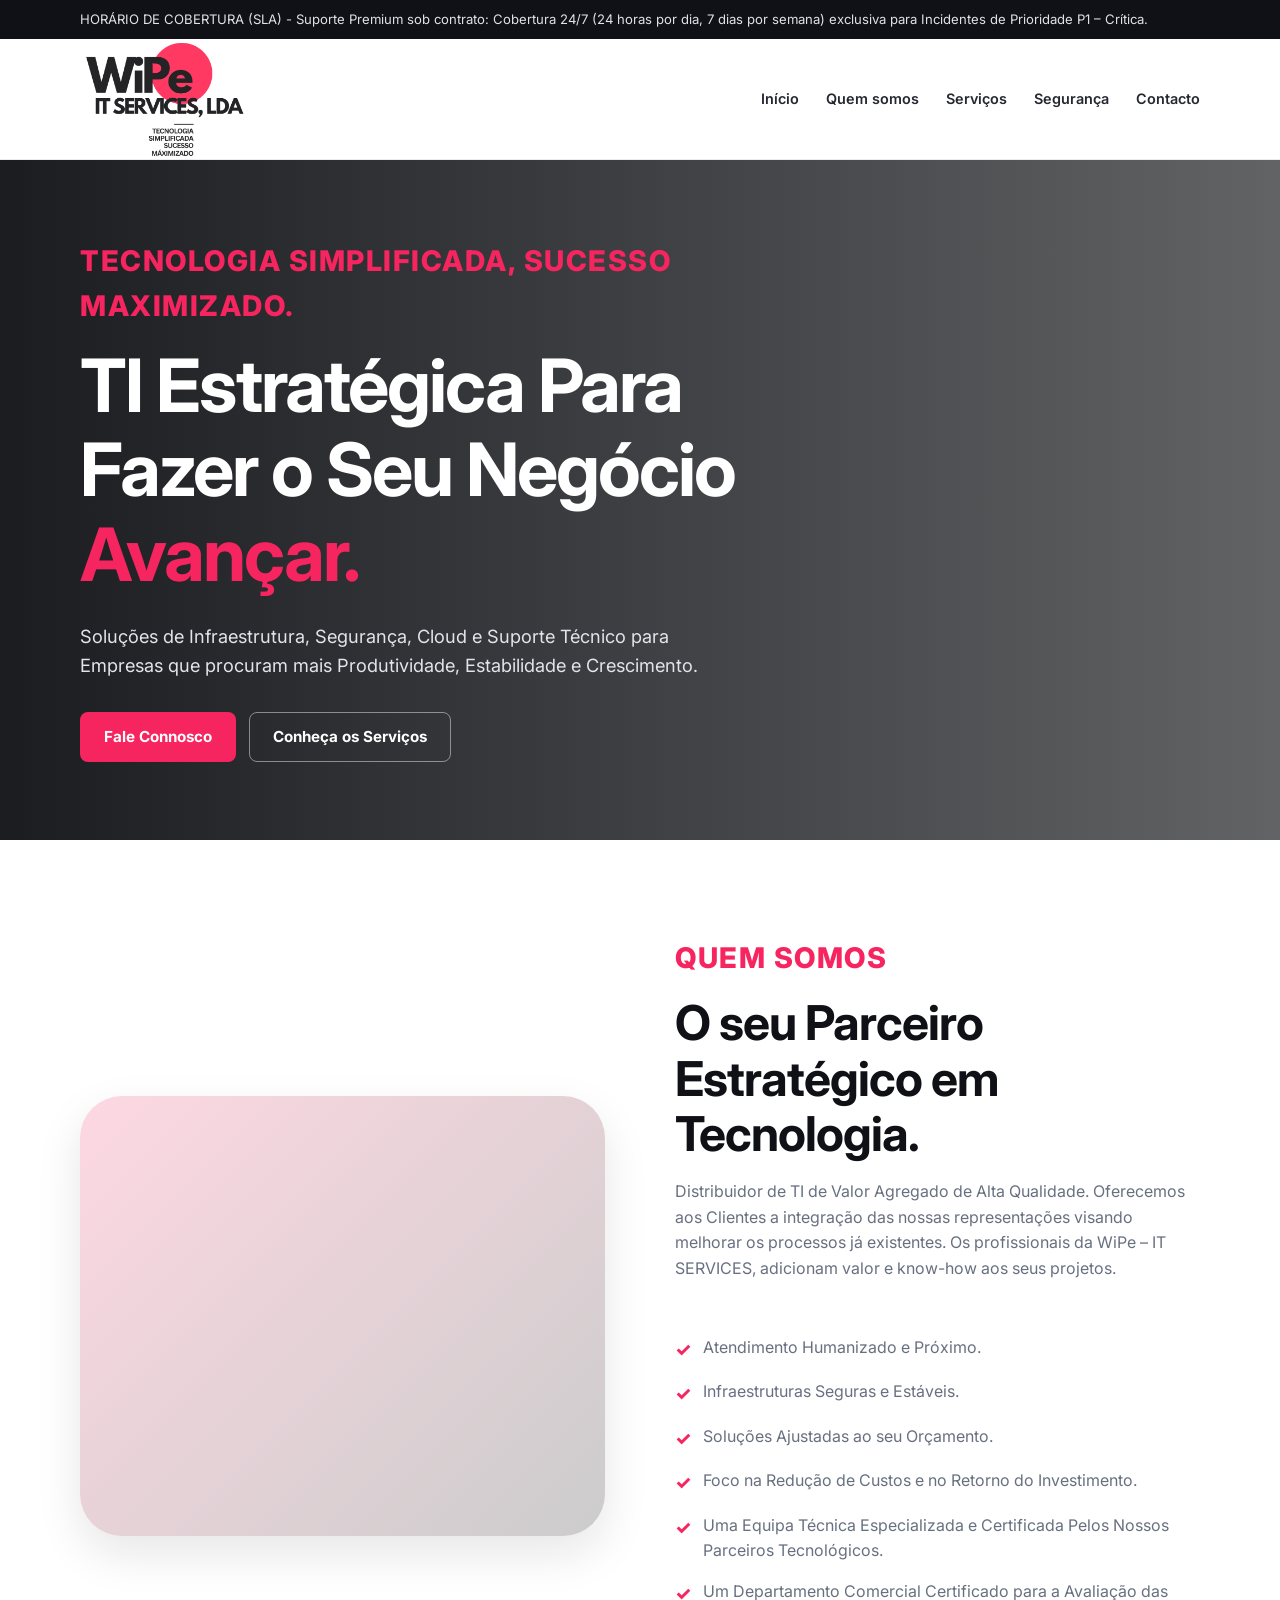
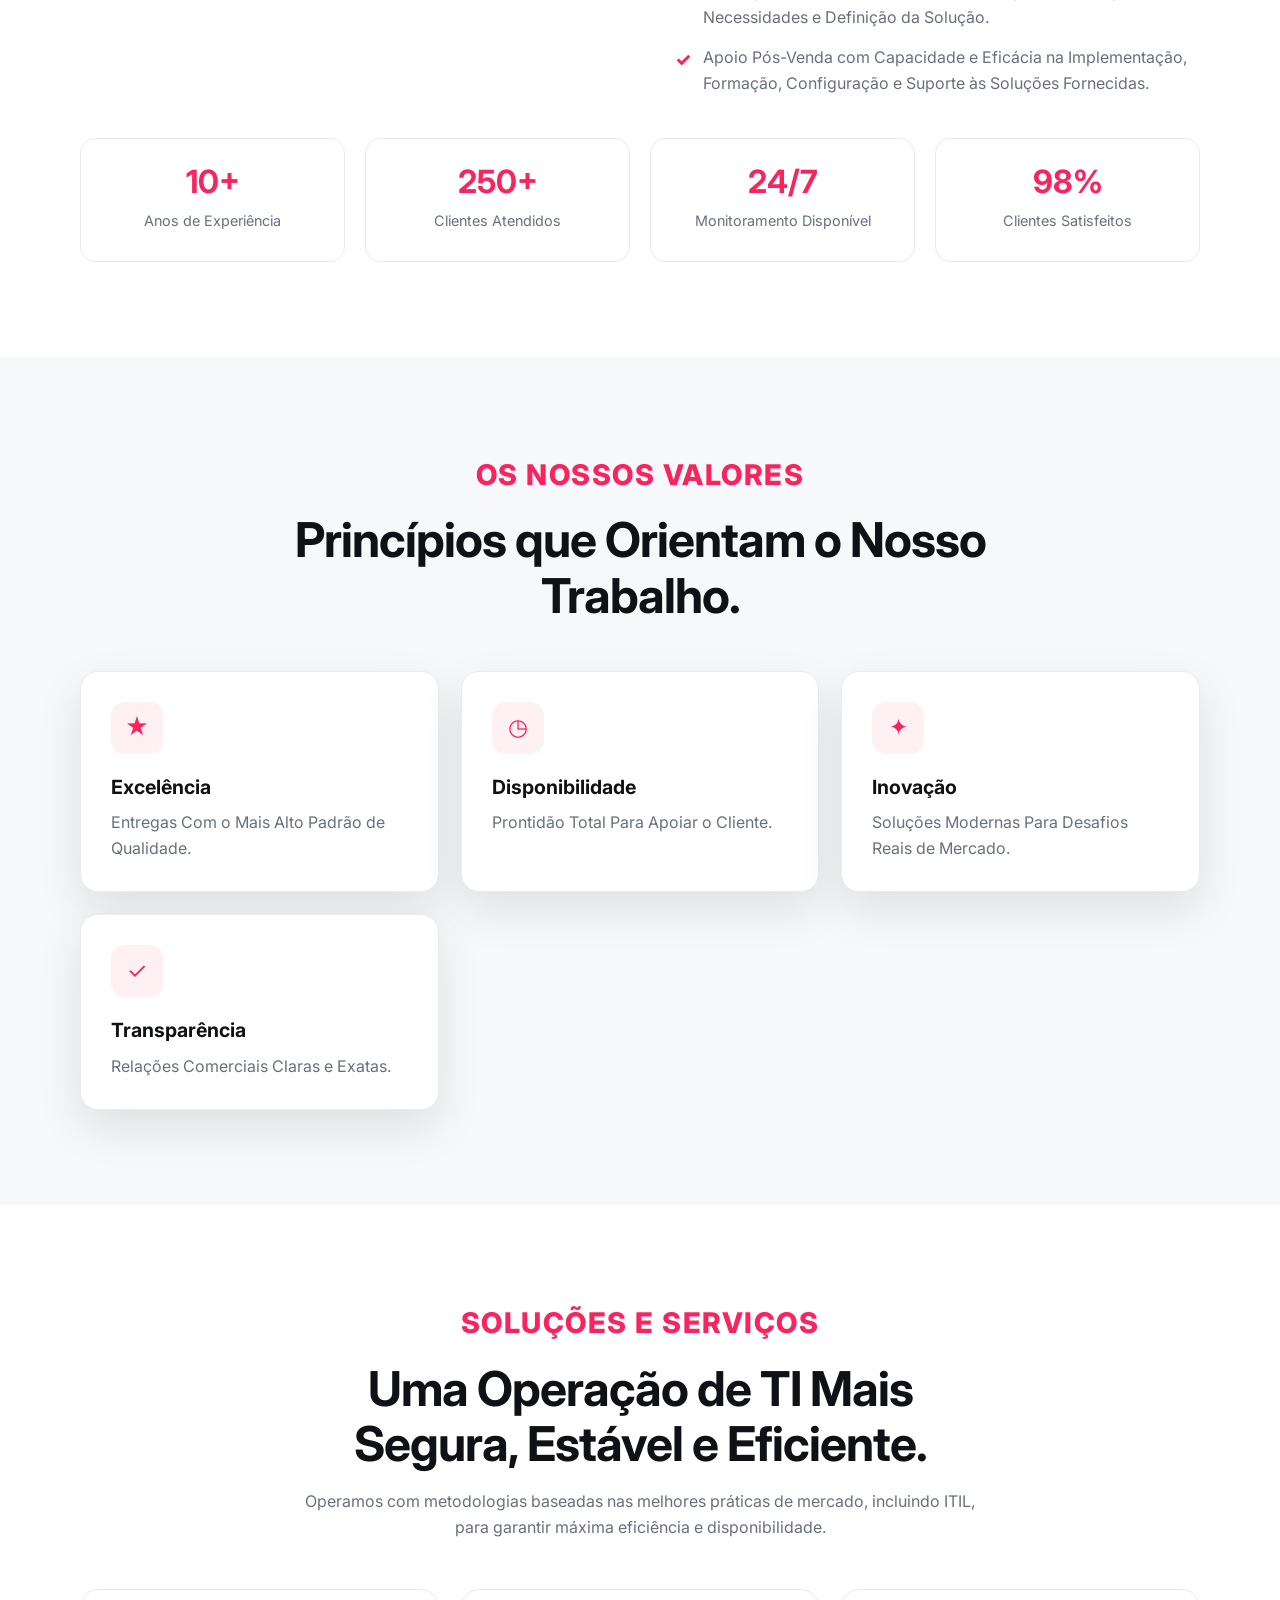
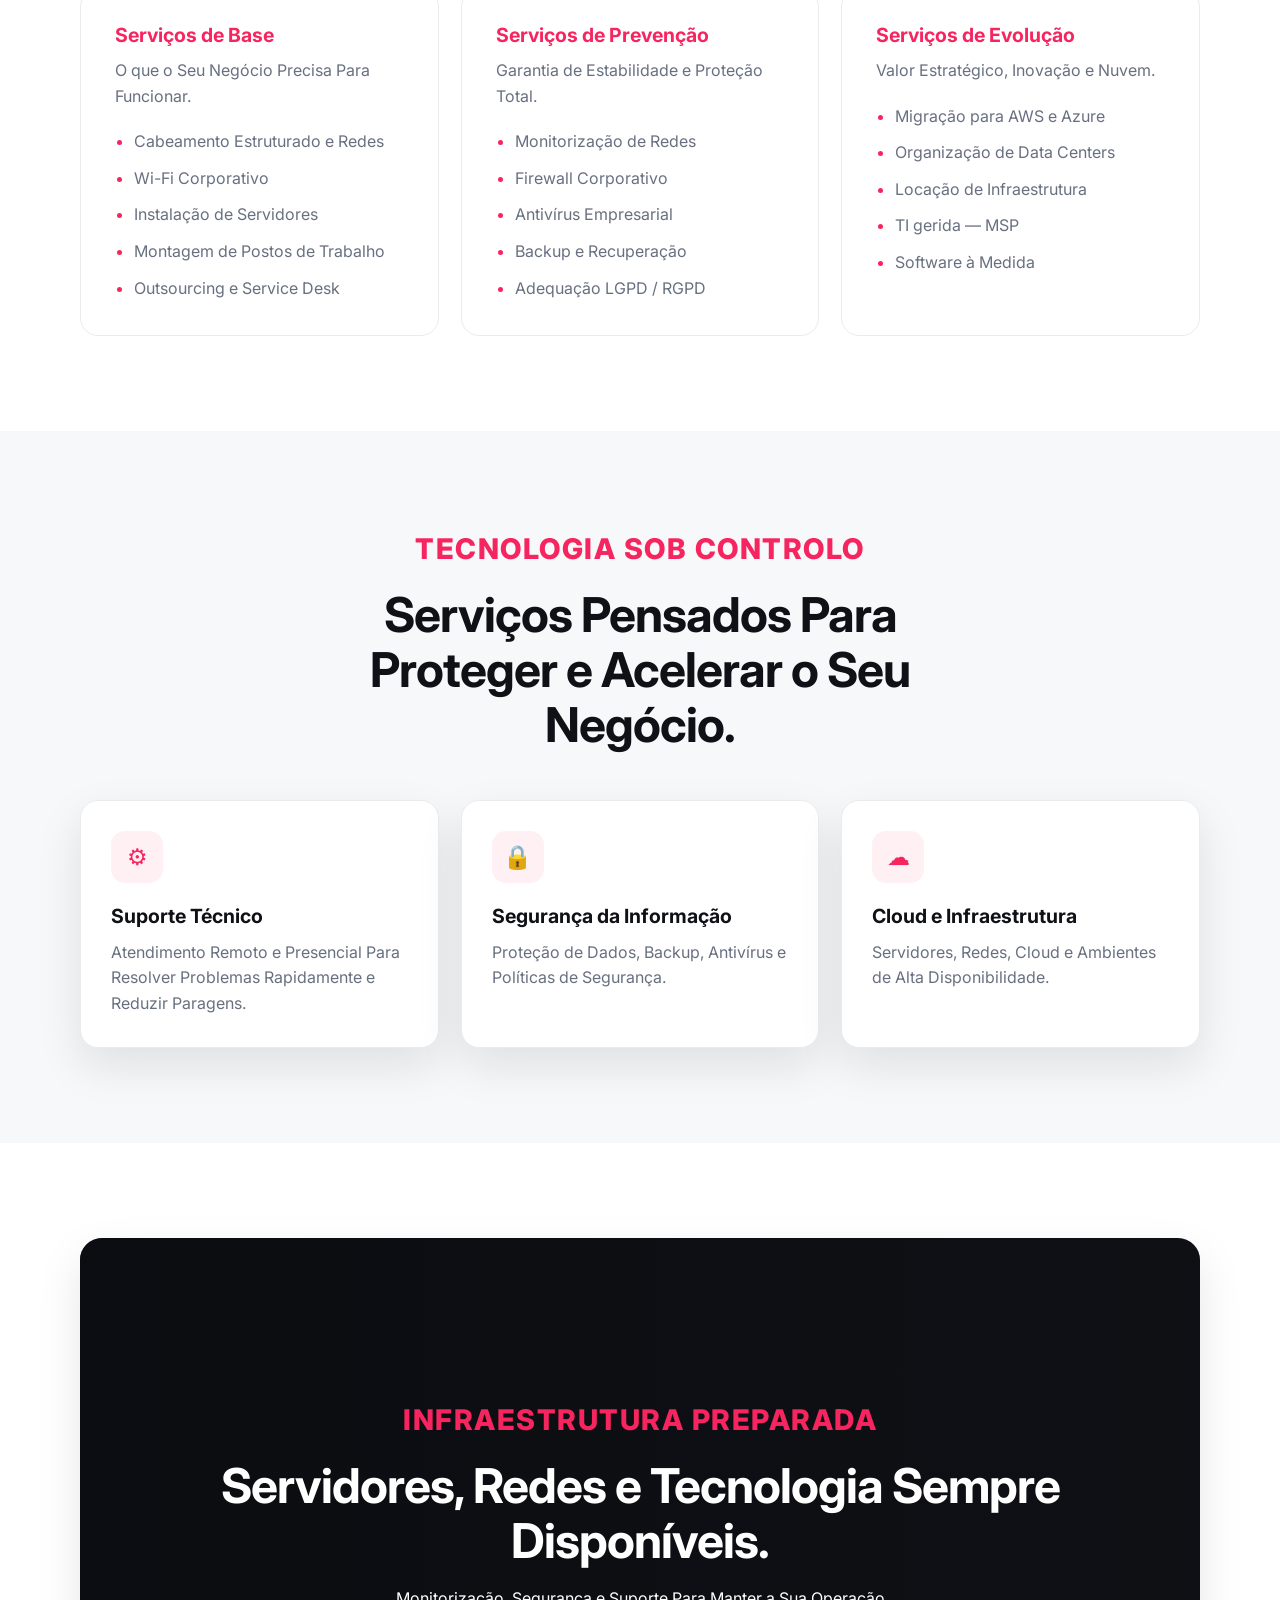
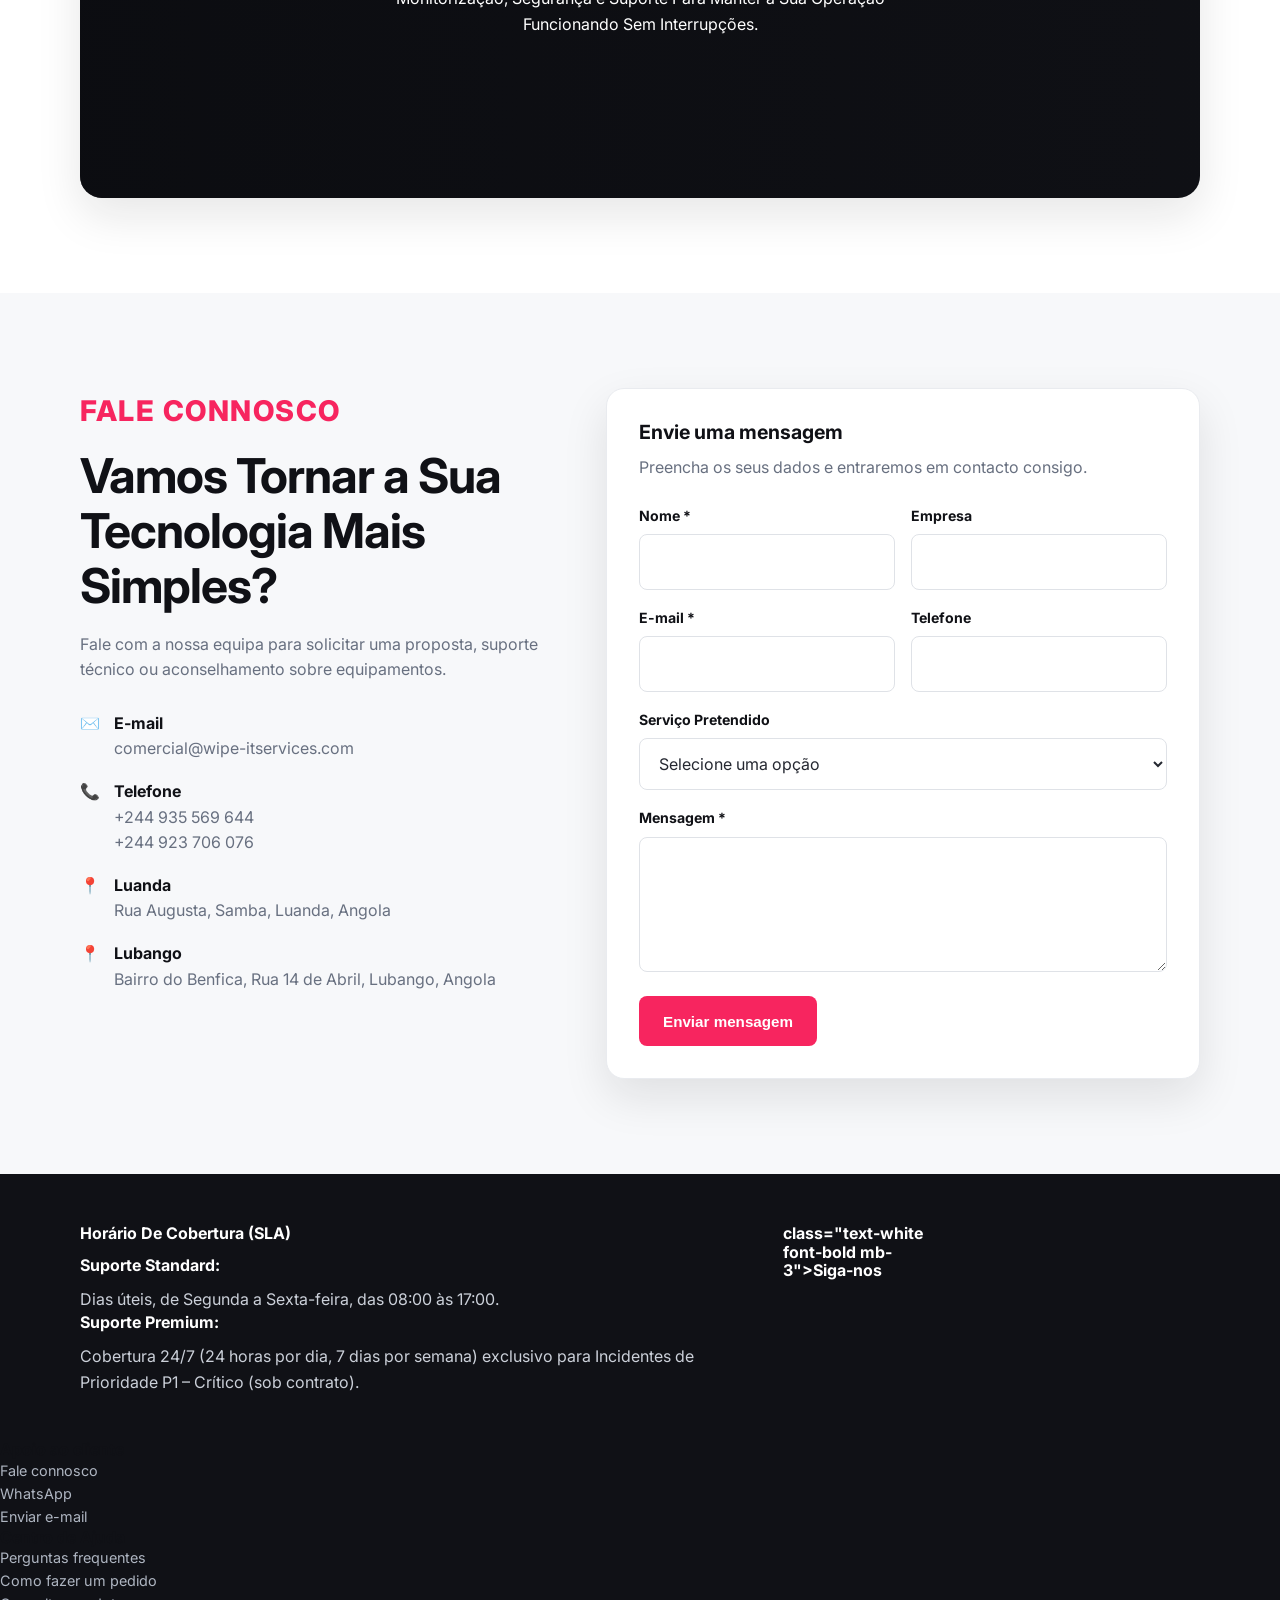
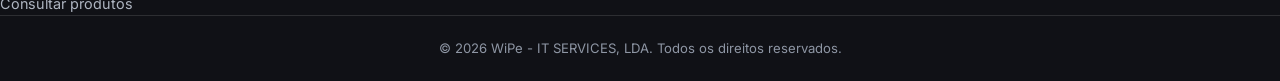
==== index.html @ 7694431d "Update index.html" ====
<!DOCTYPE html>
<html lang="pt">
<head>
  <meta charset="UTF-8">
  <meta name="viewport" content="width=device-width, initial-scale=1.0">
  <meta name="description" content="WiPe IT Services - Assistência Técnica e Soluções Empresariais 24/7 em TI e Telecomunicações.">
  <title>WiPe IT Services, LDA | Tecnologia Simplificada</title>

<link rel="icon" type="image/png" href="favicon.png">

  <link rel="preconnect" href="https://fonts.googleapis.com">
  <link rel="preconnect" href="https://fonts.gstatic.com" crossorigin>
  <link href="https://fonts.googleapis.com/css2?family=Inter:wght@400;500;600;700;800&display=swap" rel="stylesheet">

  <style>
    :root {
      --primary: #f7255f;
      --primary-dark: #d8174d;
      --dark: #101116;
      --dark-2: #181a21;
      --text: #252831;
      --muted: #687080;
      --light: #f7f8fa;
      --white: #ffffff;
      --border: #e9ebef;
      --shadow: 0 18px 45px rgba(16, 17, 22, 0.10);
      --radius: 18px;
    }

    * {
      margin: 0;
      padding: 0;
      box-sizing: border-box;
    }

    html {
      scroll-behavior: smooth;
    }

    body {
      font-family: "Inter", Arial, sans-serif;
      color: var(--text);
      line-height: 1.6;
      background: var(--white);
    }

    a {
      color: inherit;
      text-decoration: none;
    }

    img {
      max-width: 100%;
      display: block;
    }

    .container {
      width: min(1120px, calc(100% - 40px));
      margin: 0 auto;
    }

    .section {
      padding: 95px 0;
    }

    .section-heading {
      max-width: 700px;
      margin-bottom: 48px;
    }

    .section-heading.center {
      margin-left: auto;
      margin-right: auto;
      text-align: center;
    }

    .eyebrow {
      display: inline-block;
      margin-bottom: 15px;
      color: var(--primary);
      text-transform: uppercase;
      letter-spacing: 1.5px;
      font-size: 1.78rem;
      font-weight: 800;
    }

    h1, h2, h3, h4 {
      line-height: 1.15;
      color: var(--dark);
    }

    h1 {
      font-size: clamp(2.5rem, 6vw, 4.6rem);
      letter-spacing: -2px;
    }

    h2 {
      font-size: clamp(2rem, 4vw, 3rem);
      letter-spacing: -1px;
      margin-bottom: 18px;
    }

    h3 {
      font-size: 1.22rem;
      margin-bottom: 12px;
    }

    p {
      color: var(--muted);
    }

    .btn {
      display: inline-flex;
      align-items: center;
      justify-content: center;
      gap: 9px;
      min-height: 50px;
      padding: 0 23px;
      border-radius: 8px;
      border: 1px solid transparent;
      font-weight: 700;
      font-size: 0.95rem;
      cursor: pointer;
      transition: 0.25s ease;
    }

    .btn-primary {
      color: var(--white);
      background: var(--primary);
    }

    .btn-primary:hover {
      background: var(--primary-dark);
      transform: translateY(-2px);
    }

    .btn-outline {
      color: var(--dark);
      border-color: #d9dce2;
      background: var(--white);
    }

    .btn-outline:hover {
      border-color: var(--primary);
      color: var(--primary);
    }

    /* Top bar */
    .topbar {
      background: var(--dark);
      color: #dfe2e8;
      font-size: 0.82rem;
      padding: 9px 0;
    }

    .topbar-content {
      display: flex;
      justify-content: space-between;
      gap: 18px;
      flex-wrap: wrap;
    }

    .topbar a:hover {
      color: var(--primary);
    }

    /* Header */
    header {
      position: sticky;
      top: 0;
      z-index: 20;
      background: rgba(255, 255, 255, 0.96);
      border-bottom: 1px solid var(--border);
      backdrop-filter: blur(12px);
    }

    .navbar {
      min-height: 82px;
      display: flex;
      align-items: center;
      justify-content: space-between;
      gap: 30px;
    }

    .logo {
      width: 170px;
      height: auto;
    }

    .nav-links {
      display: flex;
      align-items: center;
      gap: 27px;
      list-style: none;
      font-size: 0.9rem;
      font-weight: 600;
    }

    .nav-links a {
      transition: 0.2s;
    }

    .nav-links a:hover {
      color: var(--primary);
    }

    .menu-toggle {
      display: none;
      border: 0;
      background: transparent;
      font-size: 1.8rem;
      cursor: pointer;
    }

    /* Hero */
    .hero {
      position: relative;
      min-height: 680px;
      display: flex;
      align-items: center;
      overflow: hidden;
      background:
        linear-gradient(90deg, rgba(10, 11, 15, 0.93), rgba(10, 11, 15, 0.64)),
        url("https://images.unsplash.com/photo-1558494949-ef010cbdcc31?auto=format&fit=crop&w=2000&q=85")
        center/cover;
    }

    .hero-content {
      max-width: 760px;
      color: var(--white);
    }

    .hero h1 {
      color: var(--white);
      margin-bottom: 24px;
    }

    .hero h1 span {
      color: var(--primary);
    }

    .hero p {
      max-width: 650px;
      color: #e1e4ea;
      font-size: 1.14rem;
      margin-bottom: 32px;
    }

    .hero-buttons {
      display: flex;
      flex-wrap: wrap;
      gap: 13px;
    }

    .hero .btn-outline {
      color: var(--white);
      background: transparent;
      border-color: rgba(255,255,255,0.45);
    }

    .hero .btn-outline:hover {
      color: var(--white);
      border-color: var(--primary);
    }

    /* Cards */
    .cards {
      display: grid;
      grid-template-columns: repeat(3, 1fr);
      gap: 22px;
    }

    .card {
      padding: 30px;
      background: var(--white);
      border: 1px solid var(--border);
      border-radius: var(--radius);
      box-shadow: var(--shadow);
    }

    .card-icon {
      width: 52px;
      height: 52px;
      display: grid;
      place-items: center;
      margin-bottom: 22px;
      border-radius: 14px;
      color: var(--primary);
      background: #fff0f4;
      font-size: 1.45rem;
    }

    .soft-section {
      background: var(--light);
    }

    /* About */
    .about-grid {
      display: grid;
      grid-template-columns: 1fr 1fr;
      gap: 70px;
      align-items: center;
    }

    .about-image {
      min-height: 440px;
      border-radius: 42px;
      background:
        linear-gradient(135deg, rgba(247, 37, 95, 0.18), rgba(0,0,0,0.2)),
        url("https://images.unsplash.com/photo-1556761175-b413da4baf72?auto=format&fit=crop&w=1100&q=85")
        center/cover;
      box-shadow: var(--shadow);
    }

    .check-list {
      display: grid;
      gap: 15px;
      margin-top: 28px;
      list-style: none;
    }

    .check-list li {
      display: flex;
      gap: 12px;
      align-items: flex-start;
    }

    .check-list span {
      color: var(--primary);
      font-size: 1.15rem;
      font-weight: 800;
    }

    /* Stats */
    .stats {
      display: grid;
      grid-template-columns: repeat(4, 1fr);
      gap: 20px;
      margin-top: 42px;
    }

    .stat {
      padding: 27px 18px;
      text-align: center;
      background: var(--white);
      border: 1px solid var(--border);
      border-radius: 15px;
    }

    .stat strong {
      display: block;
      color: var(--primary);
      font-size: 2rem;
      line-height: 1;
      margin-bottom: 10px;
    }

    .stat span {
      color: var(--muted);
      font-size: 0.9rem;
    }

    /* Service groups */
    .service-group {
      padding: 34px;
      background: var(--white);
      border: 1px solid var(--border);
      border-radius: var(--radius);
    }

    .service-group h3 {
      color: var(--primary);
    }

    .service-group ul {
      display: grid;
      gap: 11px;
      margin-top: 20px;
      padding-left: 19px;
      color: var(--muted);
    }

    .service-group li::marker {
      color: var(--primary);
    }

    .service-groups {
      display: grid;
      grid-template-columns: repeat(3, 1fr);
      gap: 22px;
    }

    /* Video */
    .video-wrapper {
      position: relative;
      min-height: 430px;
      overflow: hidden;
      border-radius: 22px;
      background: var(--dark);
      box-shadow: var(--shadow);
    }

    .video-wrapper video {
      width: 100%;
      height: 100%;
      min-height: 430px;
      display: block;
      object-fit: cover;
      opacity: 0.7;
    }

    .video-overlay {
      position: absolute;
      inset: 0;
      display: grid;
      place-items: center;
      padding: 30px;
      text-align: center;
      background: linear-gradient(90deg, rgba(10,11,15,.73), rgba(10,11,15,.15));
    }

    .video-overlay h2,
    .video-overlay p {
      color: var(--white);
    }

    .video-overlay p {
      max-width: 580px;
      margin: 0 auto;
    }

    /* Contact */
    .contact-grid {
      display: grid;
      grid-template-columns: 0.9fr 1.1fr;
      gap: 40px;
      align-items: start;
    }

    .contact-info {
      display: grid;
      gap: 17px;
      margin-top: 28px;
    }

    .contact-item {
      display: flex;
      gap: 14px;
      align-items: flex-start;
    }

    .contact-item strong {
      display: block;
      color: var(--dark);
    }

    .contact-item a,
    .contact-item span {
      color: var(--muted);
    }

    .contact-item a:hover {
      color: var(--primary);
    }

    form {
      padding: 32px;
      background: var(--white);
      border: 1px solid var(--border);
      border-radius: var(--radius);
      box-shadow: var(--shadow);
    }

    .form-row {
      display: grid;
      grid-template-columns: 1fr 1fr;
      gap: 16px;
    }

    .form-group {
      margin-bottom: 17px;
    }

    label {
      display: block;
      margin-bottom: 7px;
      color: var(--dark);
      font-size: 0.88rem;
      font-weight: 700;
    }

    input,
    textarea,
    select {
      width: 100%;
      padding: 14px 15px;
      border: 1px solid #dfe2e7;
      border-radius: 8px;
      color: var(--text);
      font: inherit;
      outline: none;
      transition: 0.2s;
      background: #fff;
    }

    textarea {
      min-height: 135px;
      resize: vertical;
    }

    input:focus,
    textarea:focus,
    select:focus {
      border-color: var(--primary);
      box-shadow: 0 0 0 3px rgba(247, 37, 95, 0.12);
    }

    .form-message {
      display: none;
      margin-top: 15px;
      padding: 12px;
      border-radius: 8px;
      color: #116b42;
      background: #e9f8f0;
      font-size: 0.9rem;
    }

    /* Footer */
    footer {
      color: #cbd0d9;
      background: var(--dark);
    }

    .footer-main {
      display: grid;
      grid-template-columns: 3.2fr 0.8fr 1fr;
      gap: 50px;
      padding: 50px 0 45px;
    }

    .footer-logo {
      width: 180px;
      margin-bottom: 20px;
      filter: brightness(1) invert(0);
    }

    footer h3 {
      color: var(--white);
      font-size: 1rem;
      margin-bottom: 13px;
    }

    footer p,
    footer li,
    footer a {
      color: #aeb5c1;
      font-size: 0.9rem;
    }

    footer a:hover {
      color: var(--primary);
    }

    .footer-links {
      display: grid;
      gap: 10px;
      list-style: none;
    }

    .footer-contact {
      display: grid;
      gap: 12px;
      list-style: none;
    }

    .footer-bottom {
      padding: 22px 0;
      border-top: 1px solid rgba(255,255,255,.12);
      text-align: center;
      font-size: 0.82rem;
      color: #8e96a4;
    }

    @media (max-width: 900px) {
      .cards,
      .service-groups {
        grid-template-columns: 1fr 1fr;
      }

      .about-grid,
      .contact-grid {
        grid-template-columns: 1fr;
        gap: 40px;
      }

      .about-image {
        min-height: 330px;
      }

      .footer-main {
        grid-template-columns: 1fr 1fr;
      }
    }

    @media (max-width: 700px) {
      .container {
        width: min(100% - 28px, 1120px);
      }

      .section {
        padding: 65px 0;
      }

      .topbar-content {
        justify-content: center;
        text-align: center;
      }

      .navbar {
        min-height: 70px;
      }

      .logo {
        width: 145px;
      }

      .menu-toggle {
        display: block;
      }

      .nav-links {
        position: absolute;
        top: 70px;
        left: 0;
        right: 0;
        display: none;
        padding: 22px;
        flex-direction: column;
        align-items: flex-start;
        background: var(--white);
        border-bottom: 1px solid var(--border);
        box-shadow: 0 15px 25px rgba(0,0,0,.08);
      }

      .nav-links.active {
        display: flex;
      }

      .hero {
        min-height: 610px;
      }

      .hero p {
        font-size: 1rem;
      }

      .cards,
      .service-groups,
      .stats,
      .footer-main {
        grid-template-columns: 1fr;
      }

      .form-row {
        grid-template-columns: 1fr;
        gap: 0;
      }

      form {
        padding: 23px;
      }

      .video-wrapper,
      .video-wrapper video {
        min-height: 340px;
      }
    }
  </style>
</head>

<body>

  <div class="topbar">
    <div class="container topbar-content">
      <span>HORÁRIO DE COBERTURA (SLA) - Suporte Premium sob contrato: Cobertura 24/7 (24 horas por dia, 7 dias por semana) exclusiva para Incidentes de Prioridade P1 – Crítica.</span>
     
    </div>
  </div>

  <header>
    <div class="container navbar">
      <a href="#inicio" aria-label="Página inicial">
        <img src="logo.png" alt="WiPe IT Services, LDA" class="logo">
      </a>

      <button class="menu-toggle" aria-label="Abrir menu" aria-expanded="false">
        ☰
      </button>

      <nav>
        <ul class="nav-links">
          <li><a href="#inicio">Início</a></li>
          <li><a href="#empresa">Quem somos</a></li>
          <li><a href="#servicos">Serviços</a></li>
          <li><a href="#seguranca">Segurança</a></li>
          <li><a href="#contacto">Contacto</a></li>
        </ul>
      </nav>
    </div>
  </header>

  <main>

    <section class="hero" id="inicio">
      <div class="container">
        <div class="hero-content">
          <span class="eyebrow">Tecnologia simplificada, Sucesso maximizado.</span>
          <h1>TI Estratégica Para Fazer o Seu Negócio <span>Avançar.</span></h1>
          <p>
            Soluções de Infraestrutura, Segurança, Cloud e Suporte Técnico
            para Empresas que procuram mais Produtividade, Estabilidade e Crescimento.
          </p>

          <div class="hero-buttons">
            <a class="btn btn-primary" href="#contacto">Fale Connosco</a>
            <a class="btn btn-outline" href="#servicos">Conheça os Serviços</a>
          </div>
        </div>
      </div>
    </section>

    <section class="section" id="empresa">
      <div class="container">
        <div class="about-grid">
          <div class="about-image" aria-label="Equipa empresarial em reunião"></div>

          <div>
            <span class="eyebrow">Quem somos</span>
            <h2>O seu Parceiro Estratégico em Tecnologia.</h2>
            <p>
			  Distribuidor de TI de Valor Agregado de Alta Qualidade. Oferecemos aos Clientes a integração das nossas representações 
			  visando melhorar os processos já existentes. Os profissionais da 
			  WiPe – IT SERVICES, adicionam valor e know-how aos seus projetos.             
            </p>
            <br>

            <ul class="check-list">
              <li><span>✓</span><p>Atendimento Humanizado e Próximo.</p></li>
              <li><span>✓</span><p>Infraestruturas Seguras e Estáveis.</p></li>
              <li><span>✓</span><p>Soluções Ajustadas ao seu Orçamento.</p></li>
              <li><span>✓</span><p>Foco na Redução de Custos e no Retorno do Investimento.</p></li>
			  <li><span>✓</span><p>Uma Equipa Técnica Especializada e Certificada Pelos Nossos Parceiros Tecnológicos.</p></li>
			  <li><span>✓</span><p>Um Departamento Comercial Certificado para a Avaliação das Necessidades e Definição da Solução.</p></li>
			  <li><span>✓</span><p>Apoio Pós-Venda com Capacidade e Eficácia na Implementação, Formação, Configuração e Suporte às Soluções Fornecidas.</p></li>
            </ul>
          </div>
        </div>

        <div class="stats">
          <div class="stat">
            <strong>10+</strong>
            <span>Anos de Experiência</span>
          </div>
          <div class="stat">
            <strong>250+</strong>
            <span>Clientes Atendidos</span>
          </div>
          <div class="stat">
            <strong>24/7</strong>
            <span>Monitoramento Disponível</span>
          </div>
          <div class="stat">
            <strong>98%</strong>
            <span>Clientes Satisfeitos</span>
          </div>
        </div>
      </div>
    </section>

    <section class="section soft-section">
      <div class="container">
        <div class="section-heading center">
          <span class="eyebrow">Os nossos valores</span>
          <h2>Princípios que Orientam o Nosso Trabalho.</h2>
        </div>

        <div class="cards">
          <article class="card">
            <div class="card-icon">★</div>
            <h3>Excelência</h3>
            <p>Entregas Com o Mais Alto Padrão de Qualidade.</p>
          </article>

          <article class="card">
            <div class="card-icon">◷</div>
            <h3>Disponibilidade</h3>
            <p>Prontidão Total Para Apoiar o Cliente.</p>
          </article>

          <article class="card">
            <div class="card-icon">✦</div>
            <h3>Inovação</h3>
            <p>Soluções Modernas Para Desafios Reais de Mercado.</p>
          </article>

          <article class="card">
            <div class="card-icon">✓</div>
            <h3>Transparência</h3>
            <p>Relações Comerciais Claras e Exatas.</p>
          </article>
        </div>
      </div>
    </section>

    <section class="section" id="servicos">
      <div class="container">
        <div class="section-heading center">
          <span class="eyebrow">Soluções e serviços</span>
          <h2>Uma Operação de TI Mais Segura, Estável e Eficiente.</h2>
          <p>
            Operamos com metodologias baseadas nas melhores práticas de mercado,
            incluindo ITIL, para garantir máxima eficiência e disponibilidade.
          </p>
        </div>

        <div class="service-groups">
          <article class="service-group">
            <h3>Serviços de Base</h3>
            <p>O que o Seu Negócio Precisa Para Funcionar.</p>
            <ul>
              <li>Cabeamento Estruturado e Redes</li>
              <li>Wi-Fi Corporativo</li>
              <li>Instalação de Servidores</li>
              <li>Montagem de Postos de Trabalho</li>
              <li>Outsourcing e Service Desk</li>
            </ul>
          </article>

          <article class="service-group">
            <h3>Serviços de Prevenção</h3>
            <p>Garantia de Estabilidade e Proteção Total.</p>
            <ul>
              <li>Monitorização de Redes</li>
              <li>Firewall Corporativo</li>
              <li>Antivírus Empresarial</li>
              <li>Backup e Recuperação</li>
              <li>Adequação LGPD / RGPD</li>
            </ul>
          </article>

          <article class="service-group">
            <h3>Serviços de Evolução</h3>
            <p>Valor Estratégico, Inovação e Nuvem.</p>
            <ul>
              <li>Migração para AWS e Azure</li>
              <li>Organização de Data Centers</li>
              <li>Locação de Infraestrutura</li>
              <li>TI gerida — MSP</li>
              <li>Software à Medida</li>
			  
            </ul>
          </article>
        </div>
      </div>
    </section>

    <section class="section soft-section" id="seguranca">
      <div class="container">
        <div class="section-heading center">
          <span class="eyebrow">Tecnologia Sob Controlo</span>
          <h2>Serviços Pensados Para Proteger e Acelerar o Seu Negócio.</h2>
        </div>

        <div class="cards">
          <article class="card">
            <div class="card-icon">⚙</div>
            <h3>Suporte Técnico</h3>
            <p>
              Atendimento Remoto e Presencial Para Resolver Problemas Rapidamente
              e Reduzir Paragens.
            </p>
          </article>

          <article class="card">
            <div class="card-icon">🔒</div>
            <h3>Segurança da Informação</h3>
            <p>
              Proteção de Dados, Backup, Antivírus e Políticas de Segurança.
            </p>
          </article>

          <article class="card">
            <div class="card-icon">☁</div>
            <h3>Cloud e Infraestrutura</h3>
            <p>
              Servidores, Redes, Cloud e Ambientes de Alta Disponibilidade.
            </p>
          </article>
        </div>
      </div>
    </section>

    <section class="section">
      <div class="container">
        <div class="video-wrapper">
          <!-- Vídeo ilustrativo de uma server room -->
          <video autoplay muted loop playsinline poster="">
            <source src="videos/server-room.mp4" type="video/mp4">
            O seu navegador não suporta vídeo HTML5.
          </video>

          <div class="video-overlay">
            <div>
              <span class="eyebrow">Infraestrutura preparada</span>
              <h2>Servidores, Redes e Tecnologia Sempre Disponíveis.</h2>
              <p>
                Monitorização, Segurança e Suporte Para Manter a Sua Operação
                Funcionando Sem Interrupções. 
              </p>
            </div>
          </div>
        </div>
      </div>
    </section>

    <section class="section soft-section" id="contacto">
      <div class="container">
        <div class="contact-grid">
          <div>
            <span class="eyebrow">Fale Connosco</span>
            <h2>Vamos Tornar a Sua Tecnologia Mais Simples?</h2>
            <p>
              Fale com a nossa equipa para solicitar uma proposta, suporte técnico
              ou aconselhamento sobre equipamentos.
            </p>

            <div class="contact-info">
              <div class="contact-item">
                <span>✉️</span>
                <div>
                  <strong>E-mail</strong>
                  <a href="mailto:comercial@wipe-itservices.com">
                    comercial@wipe-itservices.com
                  </a>
                </div>
              </div>

              <div class="contact-item">
                <span>📞</span>
                <div>
                  <strong>Telefone</strong>
                  <a href="tel:+244935569644">+244 935 569 644</a><br>
                  <a href="tel:+244923706076">+244 923 706 076</a>
                </div>
              </div>

              <div class="contact-item">
                <span>📍</span>
                <div>
                  <strong>Luanda</strong>
                  <span>Rua Augusta, Samba, Luanda, Angola</span>
                </div>
              </div>

              <div class="contact-item">
                <span>📍</span>
                <div>
                  <strong>Lubango</strong>
                  <span>Bairro do Benfica, Rua 14 de Abril, Lubango, Angola</span>
                </div>
              </div>
            </div>
          </div>

          <form
  action="https://formsubmit.co/vendas@wipe-itservices.com"
  method="POST"
>
  <h3>Envie uma mensagem</h3>

  <p style="margin-bottom: 24px;">
    Preencha os seus dados e entraremos em contacto consigo.
  </p>

  <input type="hidden" name="_subject" value="Novo contacto através do site">
  <input type="hidden" name="_captcha" value="false">
  <input type="hidden" name="_template" value="table">
  <input type="hidden" name="_next" value="https://WilsonPedro.github.io/site-wipe/obrigado.html">

  <div class="form-row">
    <div class="form-group">
      <label for="nome">Nome *</label>
      <input type="text" id="nome" name="Nome" required>
    </div>

    <div class="form-group">
      <label for="empresa">Empresa</label>
      <input type="text" id="empresa" name="Empresa">
    </div>
  </div>

  <div class="form-row">
    <div class="form-group">
      <label for="email">E-mail *</label>
      <input type="email" id="email" name="E-mail" required>
    </div>

    <div class="form-group">
      <label for="telefone">Telefone</label>
      <input type="tel" id="telefone" name="Telefone">
    </div>
  </div>

  <div class="form-group">
    <label for="servico">Serviço Pretendido</label>
    <select id="servico" name="Serviço">
      <option value="">Selecione uma opção</option>
      <option>Suporte Técnico</option>
      <option>Segurança da Informação</option>
      <option>Cloud e Infraestrutura</option>
      <option>Redes e Wi-Fi Corporativo</option>
      <option>Backup e Recuperação</option>
      <option>TI gerida — MSP</option>
	  <option>Terceirização de Serviços</option>
      <option>Outro Assunto</option>
    </select>
  </div>

  <div class="form-group">
    <label for="mensagem">Mensagem *</label>
    <textarea id="mensagem" name="Mensagem" required></textarea>
  </div>

  <button class="btn btn-primary" type="submit">
    Enviar mensagem
  </button>
</form>

        </div>
      </div>
    </section>

  </main>

  <footer>
    <div class="container footer-main">
      <div>
	  <h3>Horário De Cobertura (SLA)</h3>

		<p>
            <h3>Suporte Standard:</h3> 
			Dias úteis, de Segunda a Sexta-feira, das 08:00 às 17:00.
        </p>
		
		
		<p>
			 <h3>Suporte Premium:</h3>  
			 Cobertura 24/7 (24 horas por dia, 7 dias por semana) exclusivo para Incidentes de Prioridade P1 – Crítico (sob contrato).
		</p>
      </div>

 <div>
                    <h3> class="text-white font-bold mb-3">Siga-nos</h3>
                    <div class="flex gap-3">
                        <a href="#" class="bg-slate-800 hover:bg-blue-600 p-3 rounded-full">
                            <i class="fab fa-facebook-f"></i>
                        </a>

                        <a href="#" class="bg-slate-800 hover:bg-pink-600 p-3 rounded-full">
                            <i class="fab fa-instagram"></i>
                        </a>

                        <a href="#" class="bg-slate-800 hover:bg-green-600 p-3 rounded-full">
                            <i class="fab fa-whatsapp"></i>
                        </a>
                    </div>
                </div>
            </div>
			
			<div class="grid grid-cols-1 sm:grid-cols-2 md:grid-cols-4 gap-8 mb-8">

    <!-- Apoio ao cliente -->
    <div>
        <h4 class="text-white font-bold text-lg mb-4">
            Apoio ao cliente
        </h4>

        <ul class="space-y-3 text-sm">
            <li>
                <a href="#contacto" class="hover:text-blue-400 transition">
                    <i class="fa-solid fa-headset mr-2 text-blue-400"></i>
                    Fale connosco
                </a>
            </li>

            <li>
                <a href="https://wa.me/244954185657"
                   target="_blank"
                   class="hover:text-blue-400 transition">
                    <i class="fa-brands fa-whatsapp mr-2 text-green-400"></i>
                    WhatsApp
                </a>
            </li>

            <li>
                <a href="mailto:comercial@wipe-itservices.com"
                   class="hover:text-blue-400 transition">
                    <i class="fa-solid fa-envelope mr-2 text-blue-400"></i>
                    Enviar e-mail
                </a>
            </li>
        </ul>
    </div>

    <!-- Centro de ajuda -->
    <div>
        <h4 class="text-white font-bold text-lg mb-4">
            Centro de Ajuda
        </h4>

        <ul class="space-y-3 text-sm">
            <li>
                <a href="#faq" class="hover:text-blue-400 transition">
                    <i class="fa-solid fa-circle-question mr-2 text-blue-400"></i>
                    Perguntas frequentes
                </a>
            </li>

            <li>
                <a href="#contacto" class="hover:text-blue-400 transition">
                    <i class="fa-solid fa-comments mr-2 text-blue-400"></i>
                    Como fazer um pedido
                </a>
            </li>

            <li>
                <a href="#catalogo" class="hover:text-blue-400 transition">
                    <i class="fa-solid fa-box-open mr-2 text-blue-400"></i>
                    Consultar produtos
                </a>
            </li>
        </ul>
    </div>

    <div class="footer-bottom">
      <div class="container">
        © 2026 WiPe - IT SERVICES, LDA. Todos os direitos reservados.
      </div>
    </div>
  </footer>

  <script>
    // Menu mobile
    const menuToggle = document.querySelector(".menu-toggle");
    const navLinks = document.querySelector(".nav-links");

    menuToggle.addEventListener("click", () => {
      const isOpen = navLinks.classList.toggle("active");
      menuToggle.setAttribute("aria-expanded", isOpen);
      menuToggle.textContent = isOpen ? "✕" : "☰";
    });

    document.querySelectorAll(".nav-links a").forEach(link => {
      link.addEventListener("click", () => {
        navLinks.classList.remove("active");
        menuToggle.setAttribute("aria-expanded", "false");
        menuToggle.textContent = "☰";
      });
    });

    // Formulário funcional via e-mail
    const contactForm = document.getElementById("contactForm");
    const formMessage = document.getElementById("formMessage");

    contactForm.addEventListener("submit", function(event) {
      event.preventDefault();

      const nome = document.getElementById("nome").value.trim();
      const empresa = document.getElementById("empresa").value.trim();
      const email = document.getElementById("email").value.trim();
      const telefone = document.getElementById("telefone").value.trim();
      const servico = document.getElementById("servico").value;
      const mensagem = document.getElementById("mensagem").value.trim();

      const assunto = encodeURIComponent(
        "Novo contacto pelo site - " + (servico || "Solicitação geral")
      );

      const corpo = encodeURIComponent(
        "Nome: " + nome + "\n" +
        "Empresa: " + (empresa || "Não informado") + "\n" +
        "E-mail: " + email + "\n" +
        "Telefone: " + (telefone || "Não informado") + "\n" +
        "Serviço pretendido: " + (servico || "Não informado") + "\n\n" +
        "Mensagem:\n" + mensagem
      );

      formMessage.style.display = "block";

      window.location.href =
        `mailto:comercial@wipe-itservices.com?subject=${assunto}&body=${corpo}`;
    });
  </script>

</body>
</html>
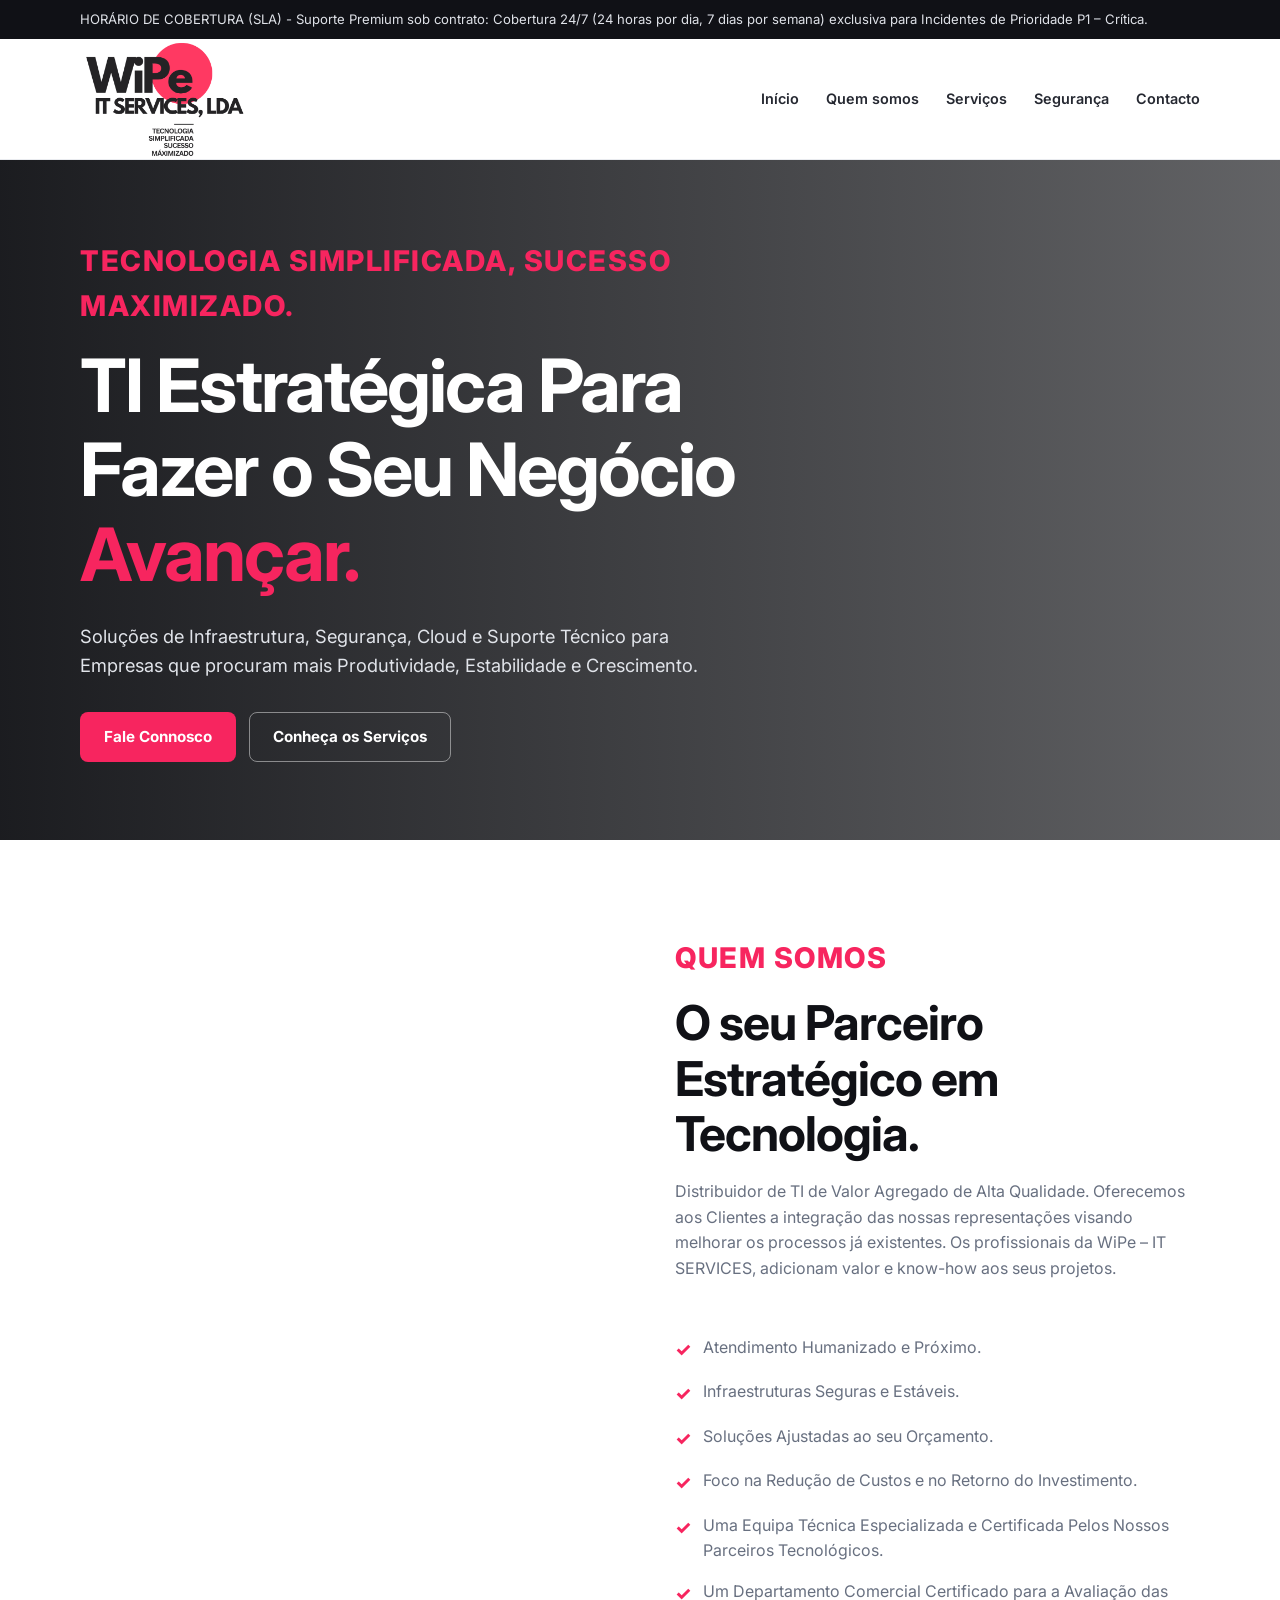
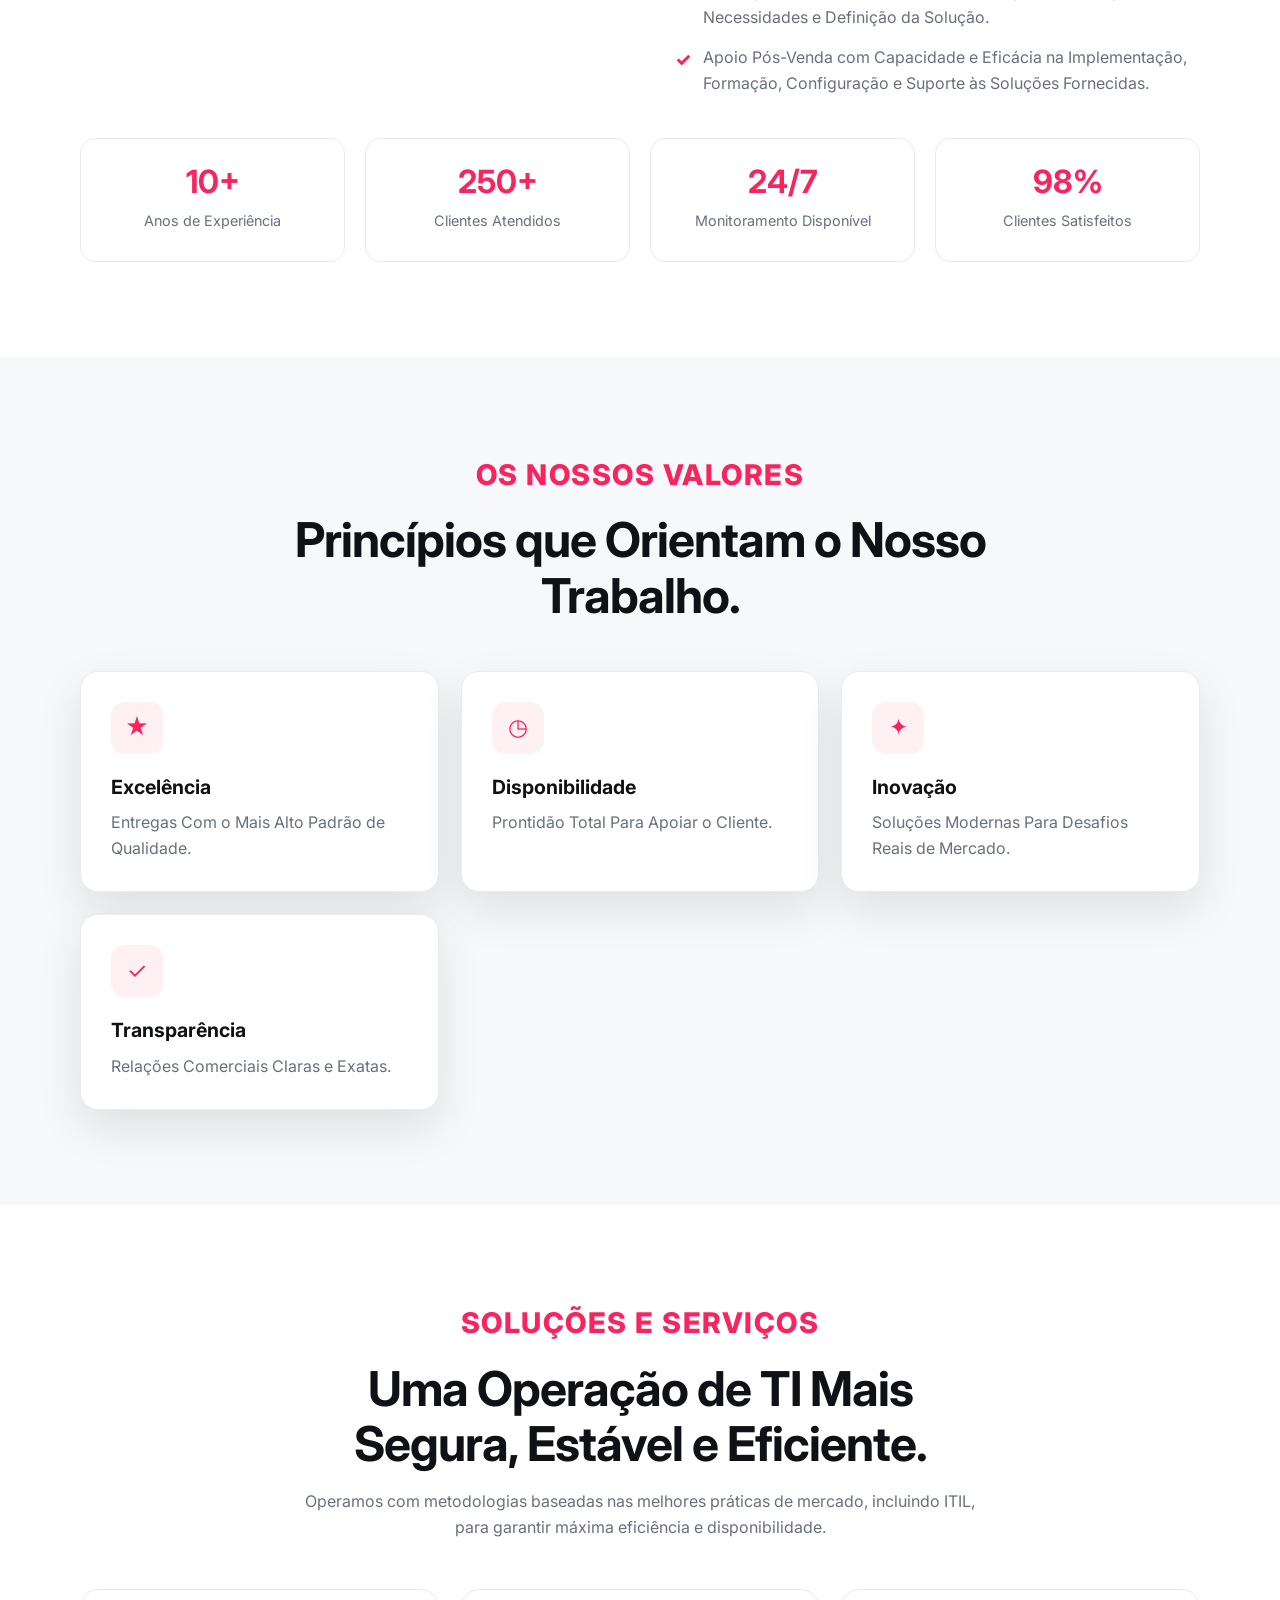
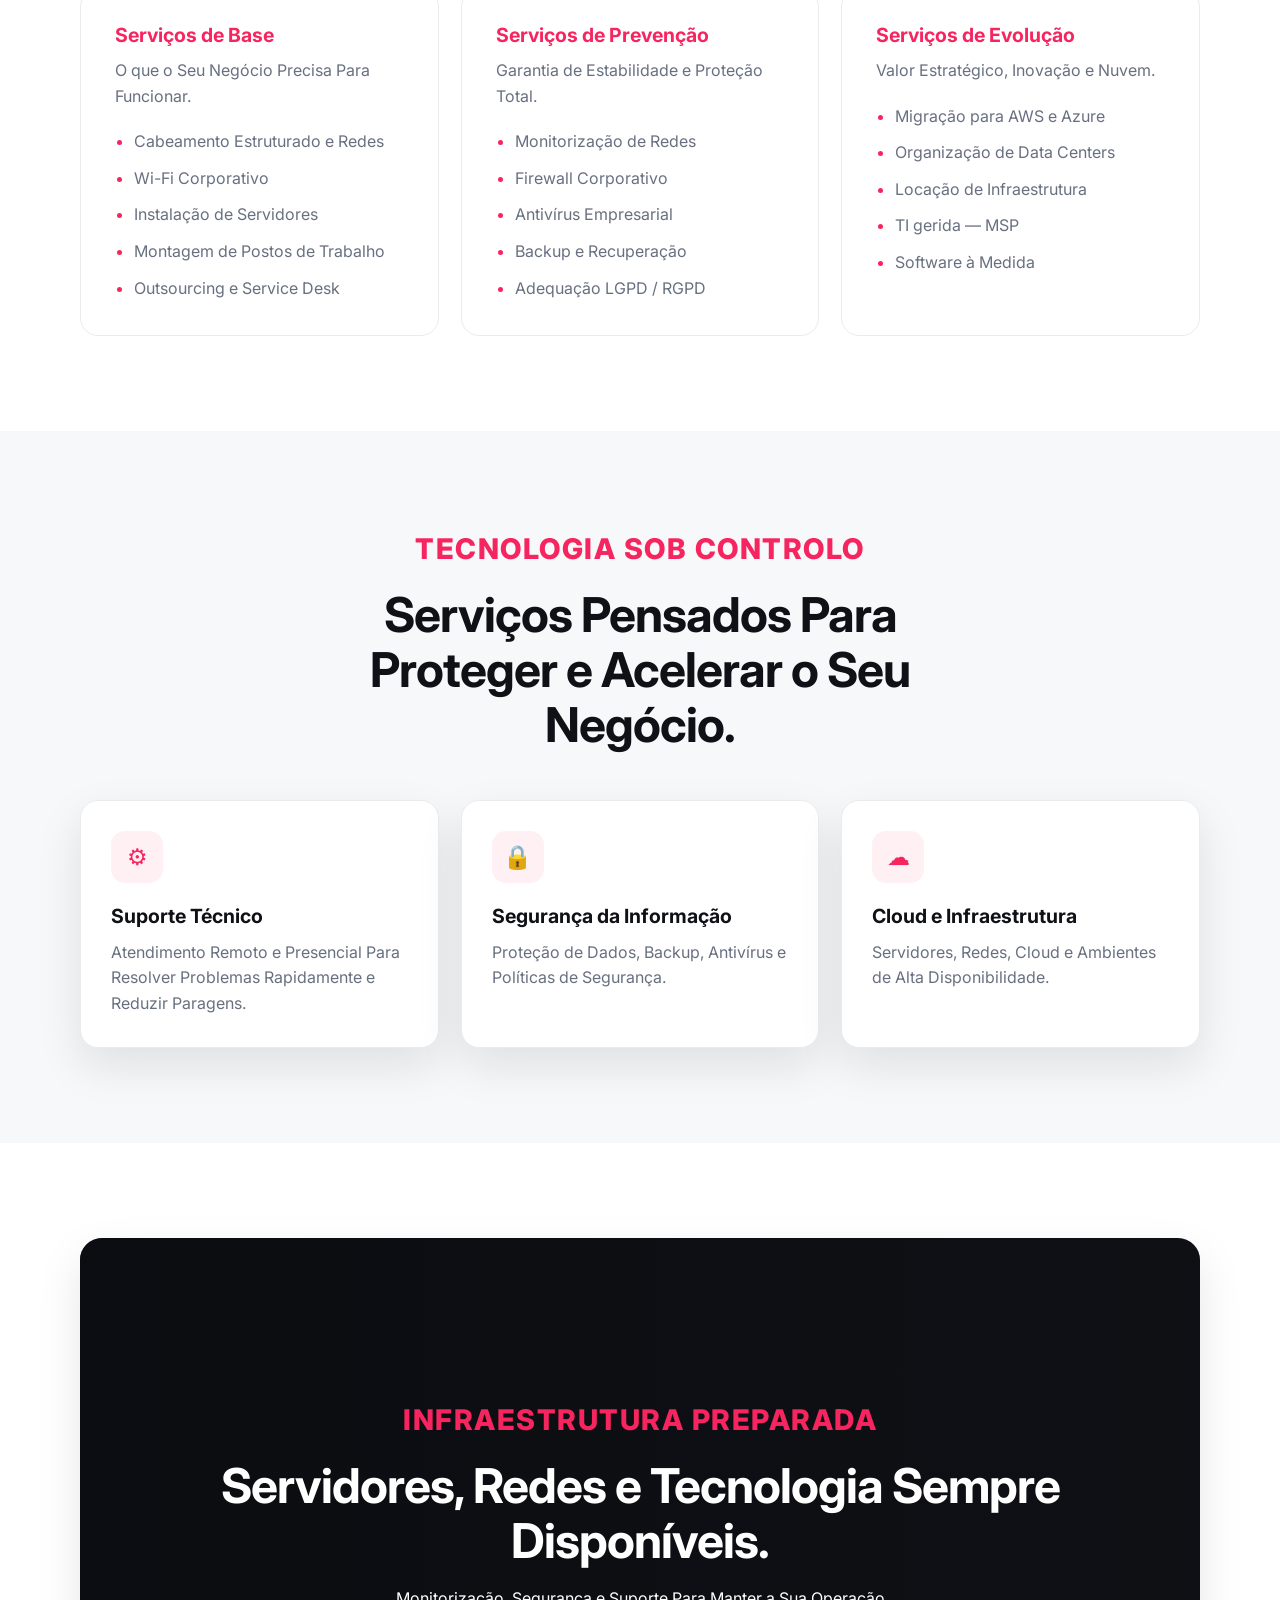
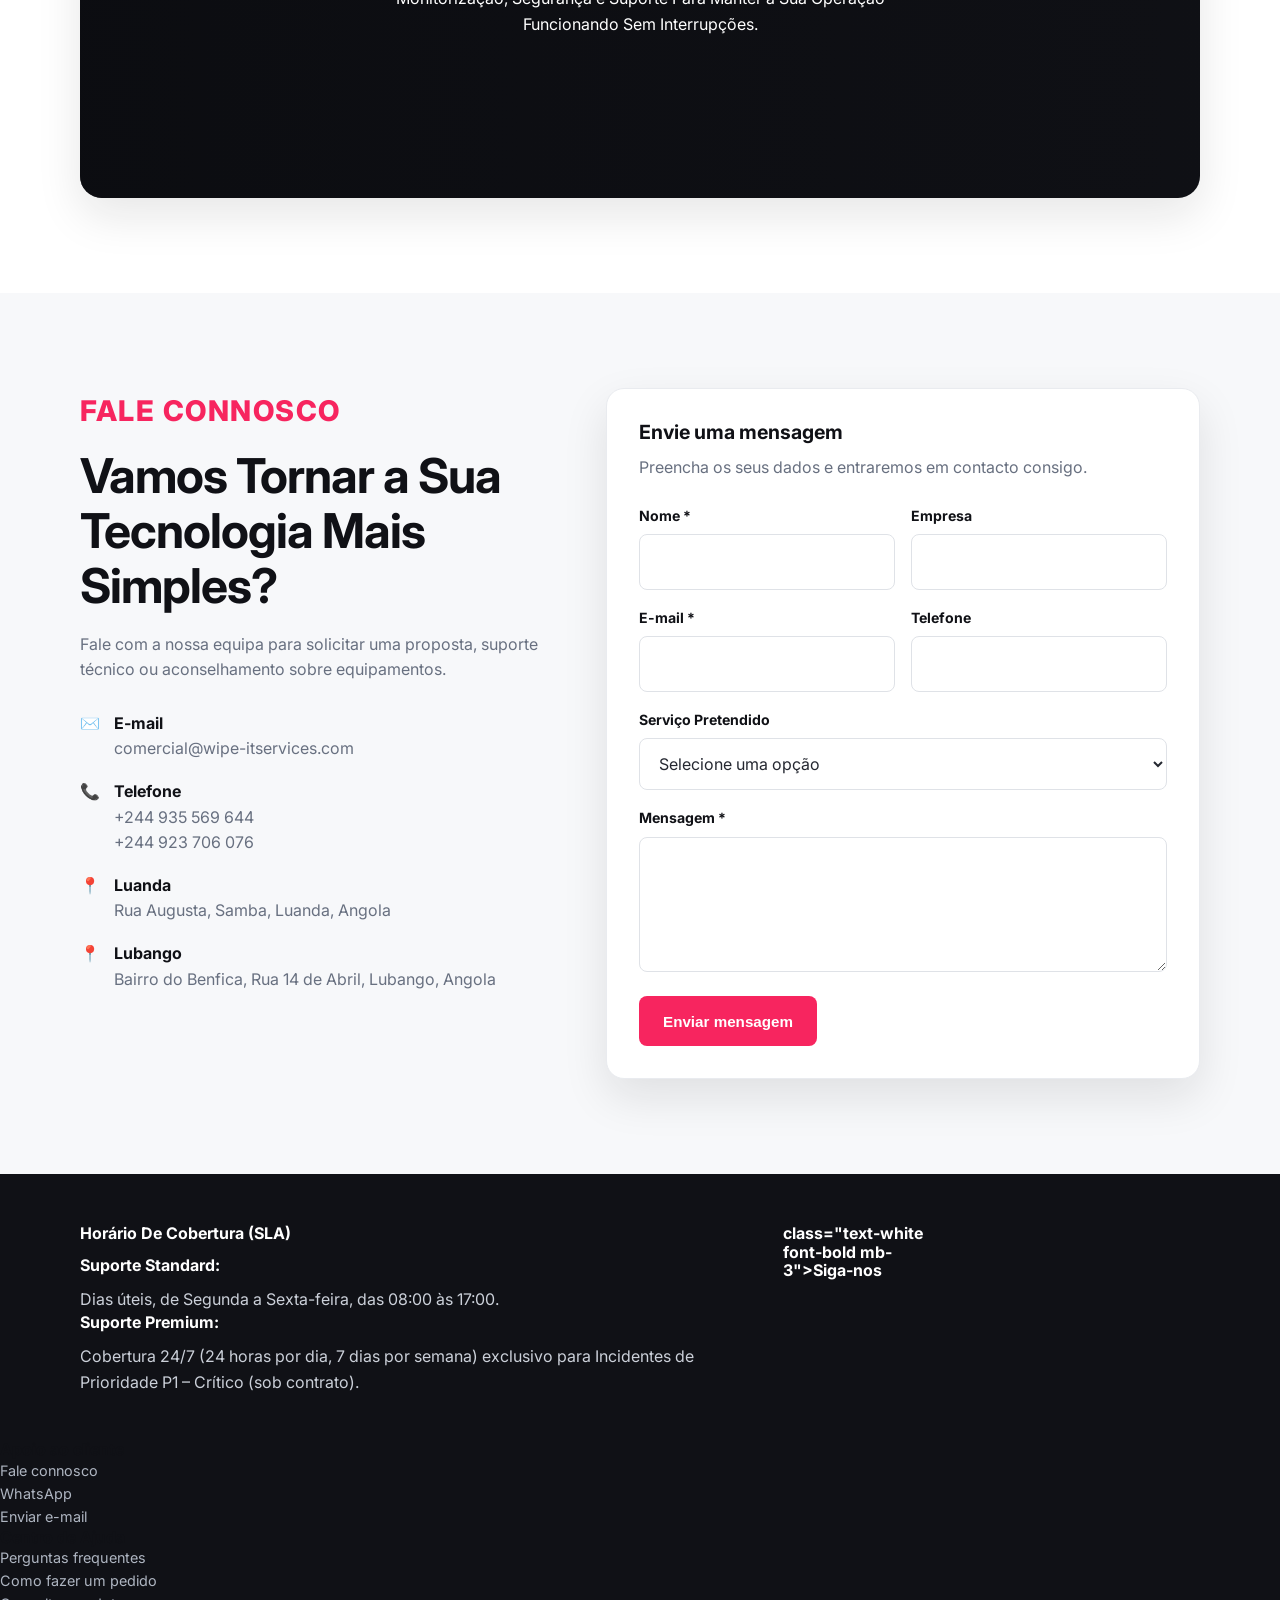
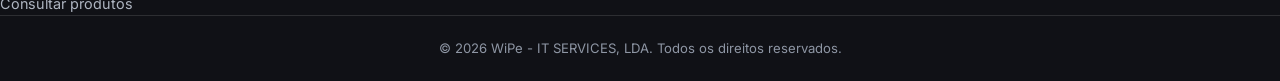
==== commit 1196f089: "Update index.html" ====
--- a/index.html
+++ b/index.html
@@ -305,10 +305,8 @@
     .about-image {
       min-height: 440px;
       border-radius: 42px;
-      background:
-        linear-gradient(135deg, rgba(247, 37, 95, 0.18), rgba(0,0,0,0.2)),
-        url("https://images.unsplash.com/photo-1556761175-b413da4baf72?auto=format&fit=crop&w=1100&q=85")
-        center/cover;
+      background: url("images/foto.jpg")
+
       box-shadow: var(--shadow);
     }
 
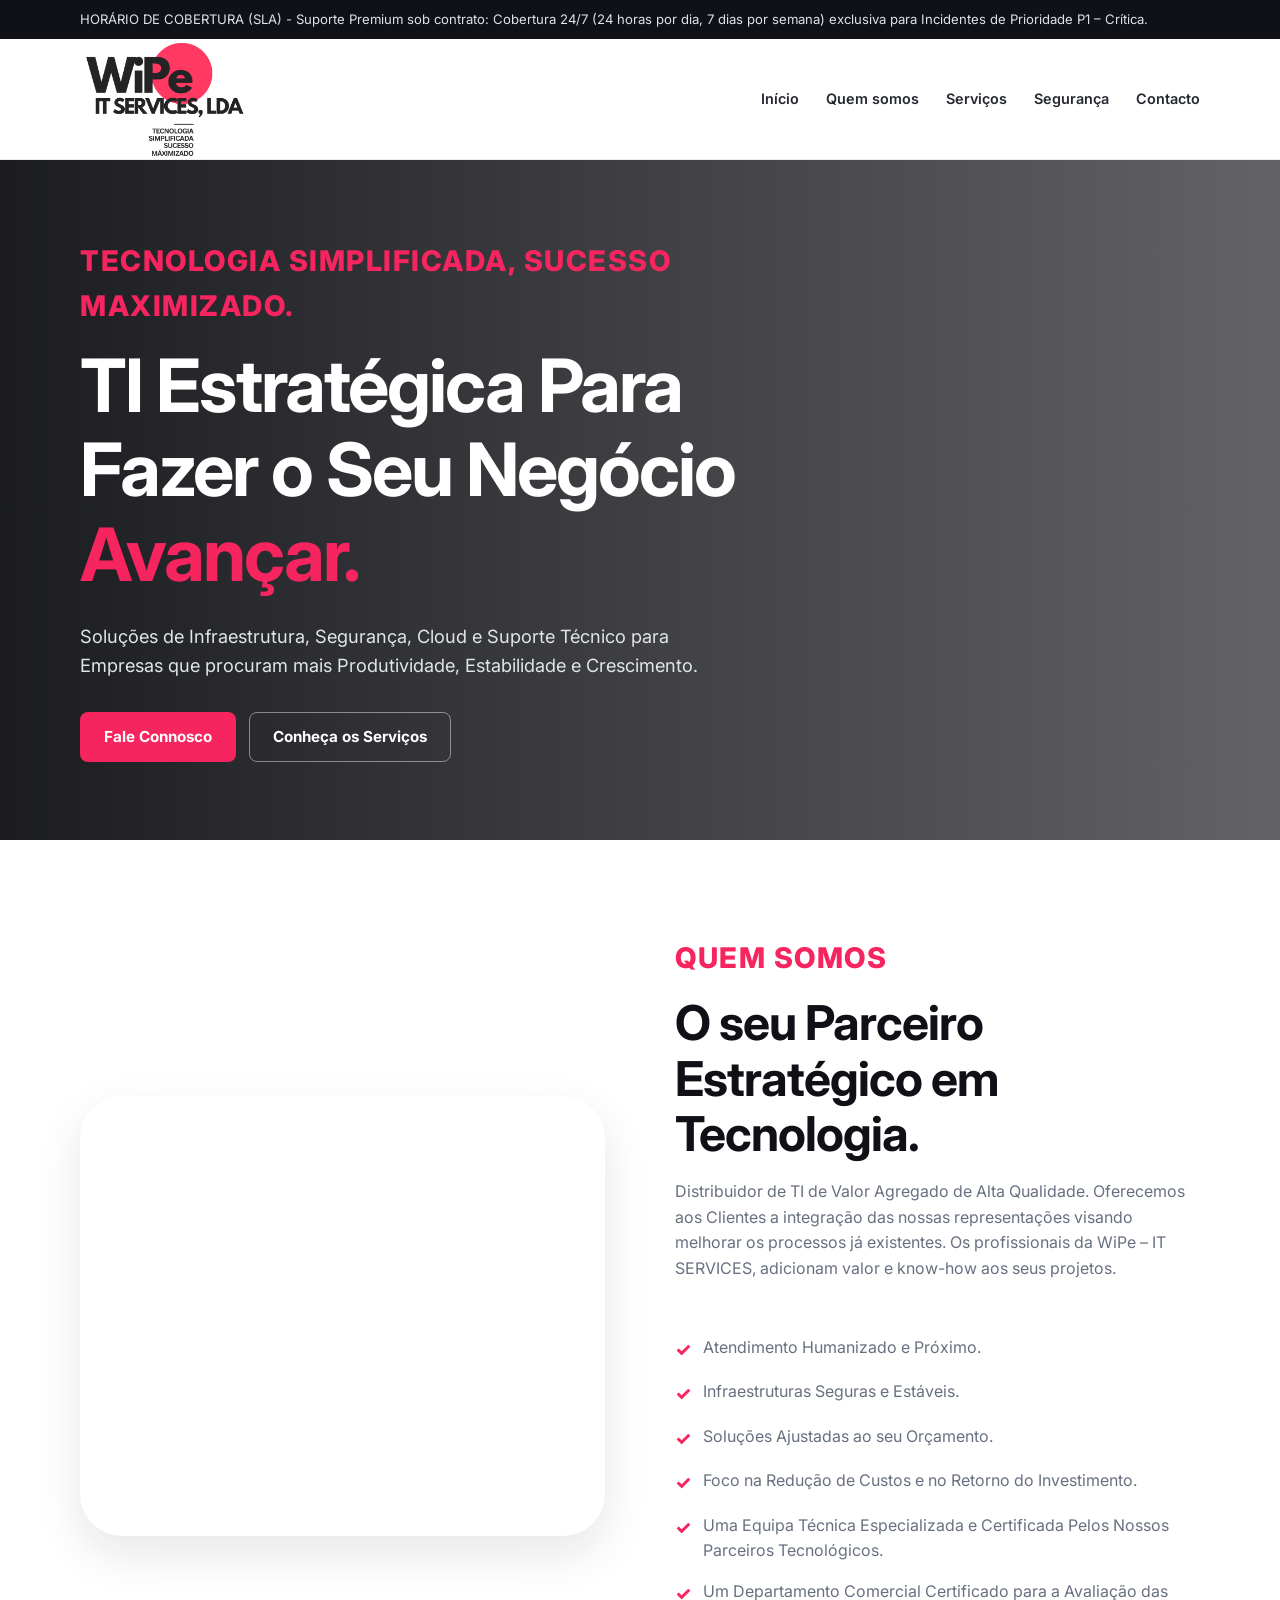
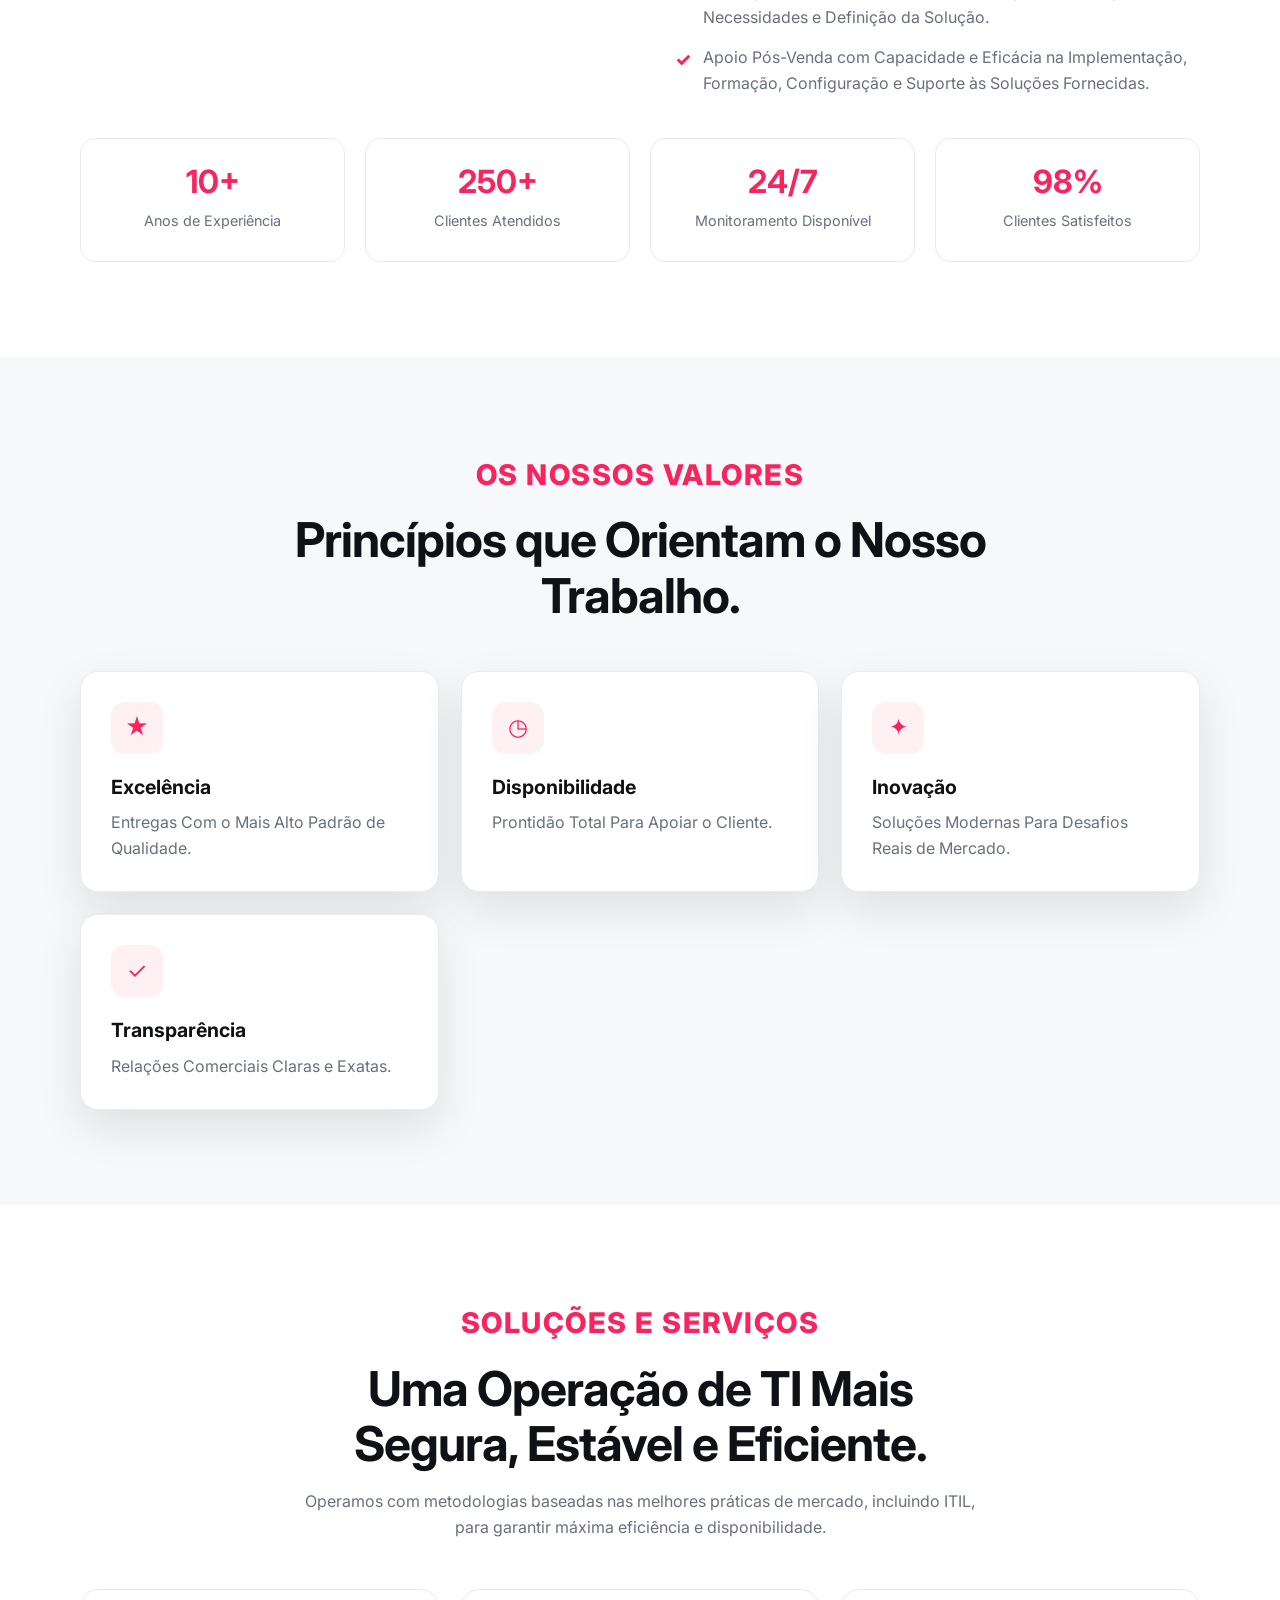
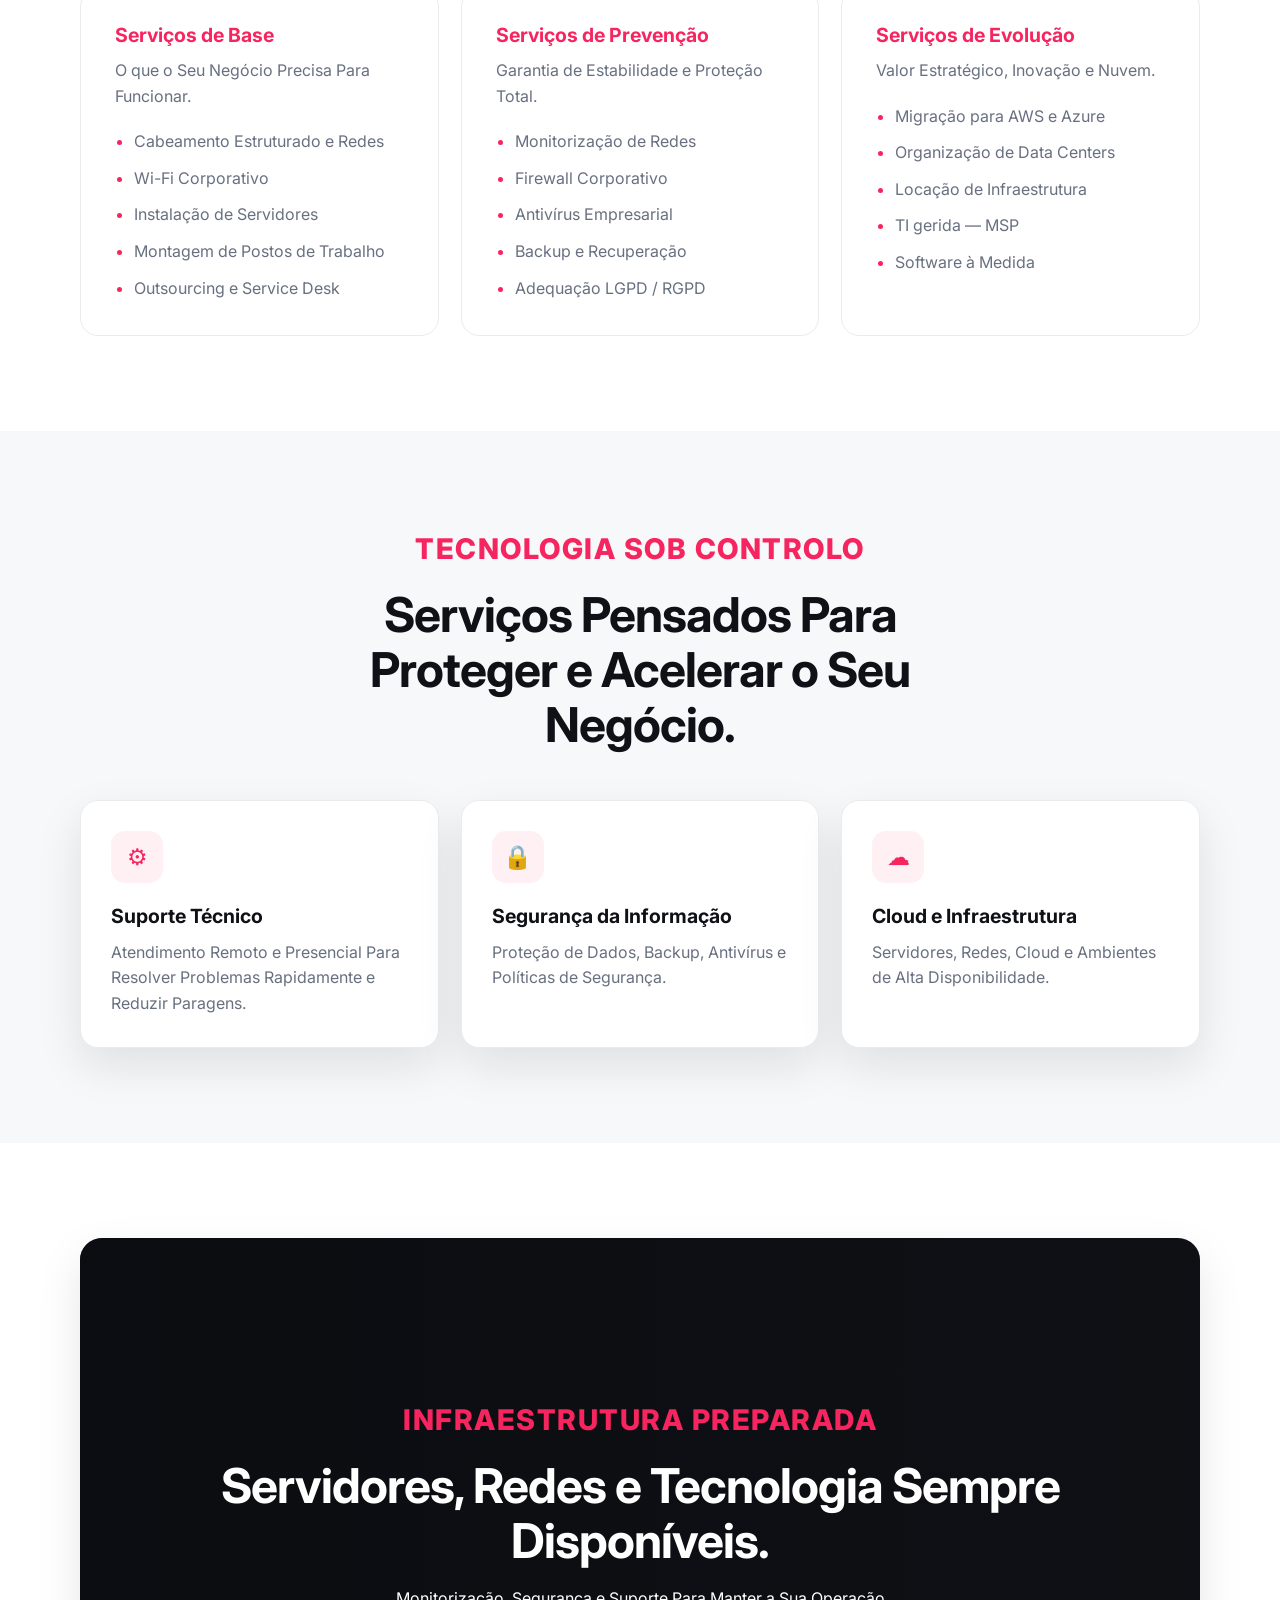
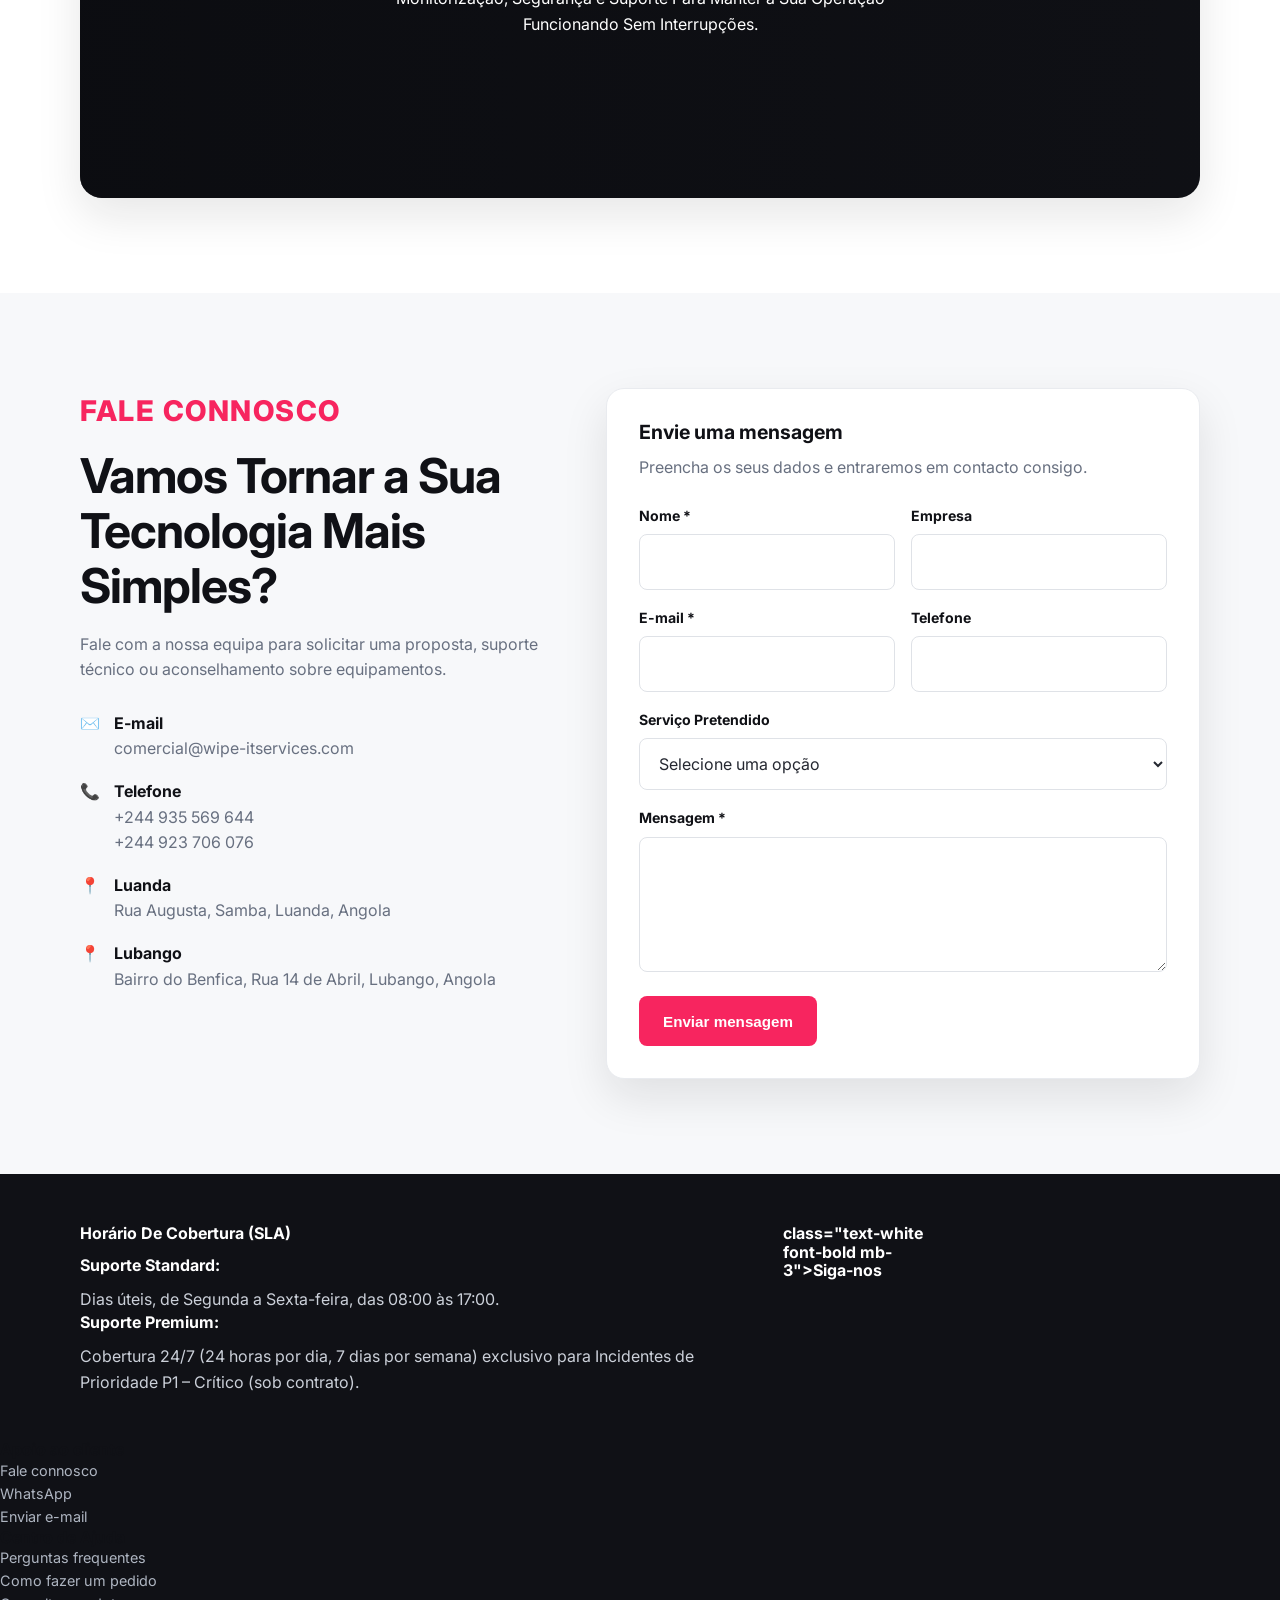
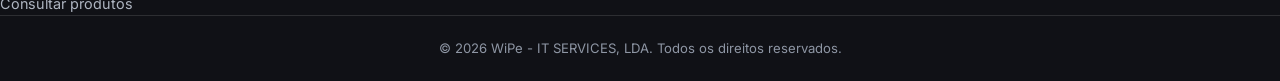
==== commit 79a8d8b8: "Update index.html" ====
--- a/index.html
+++ b/index.html
@@ -307,6 +307,7 @@
       border-radius: 42px;
       background: url("images/foto.jpg")
 
+        center/cover;
       box-shadow: var(--shadow);
     }
 
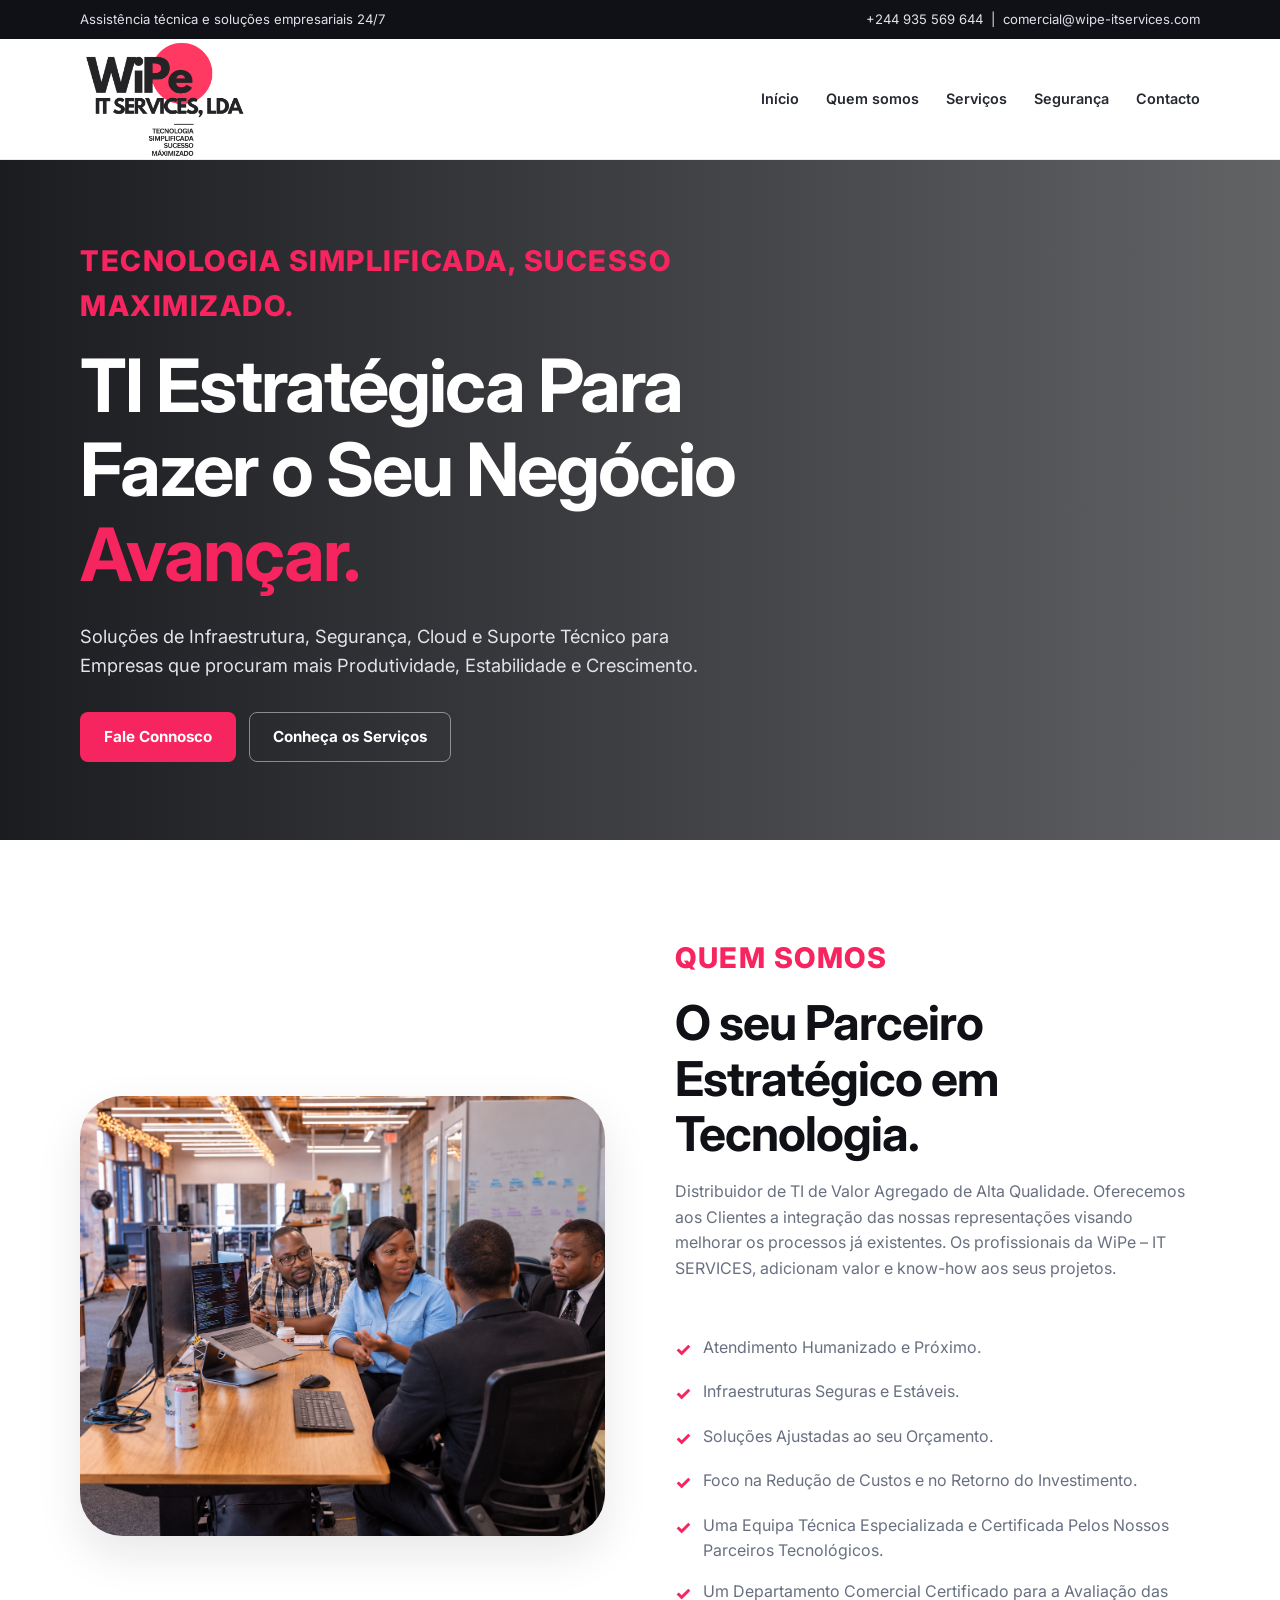
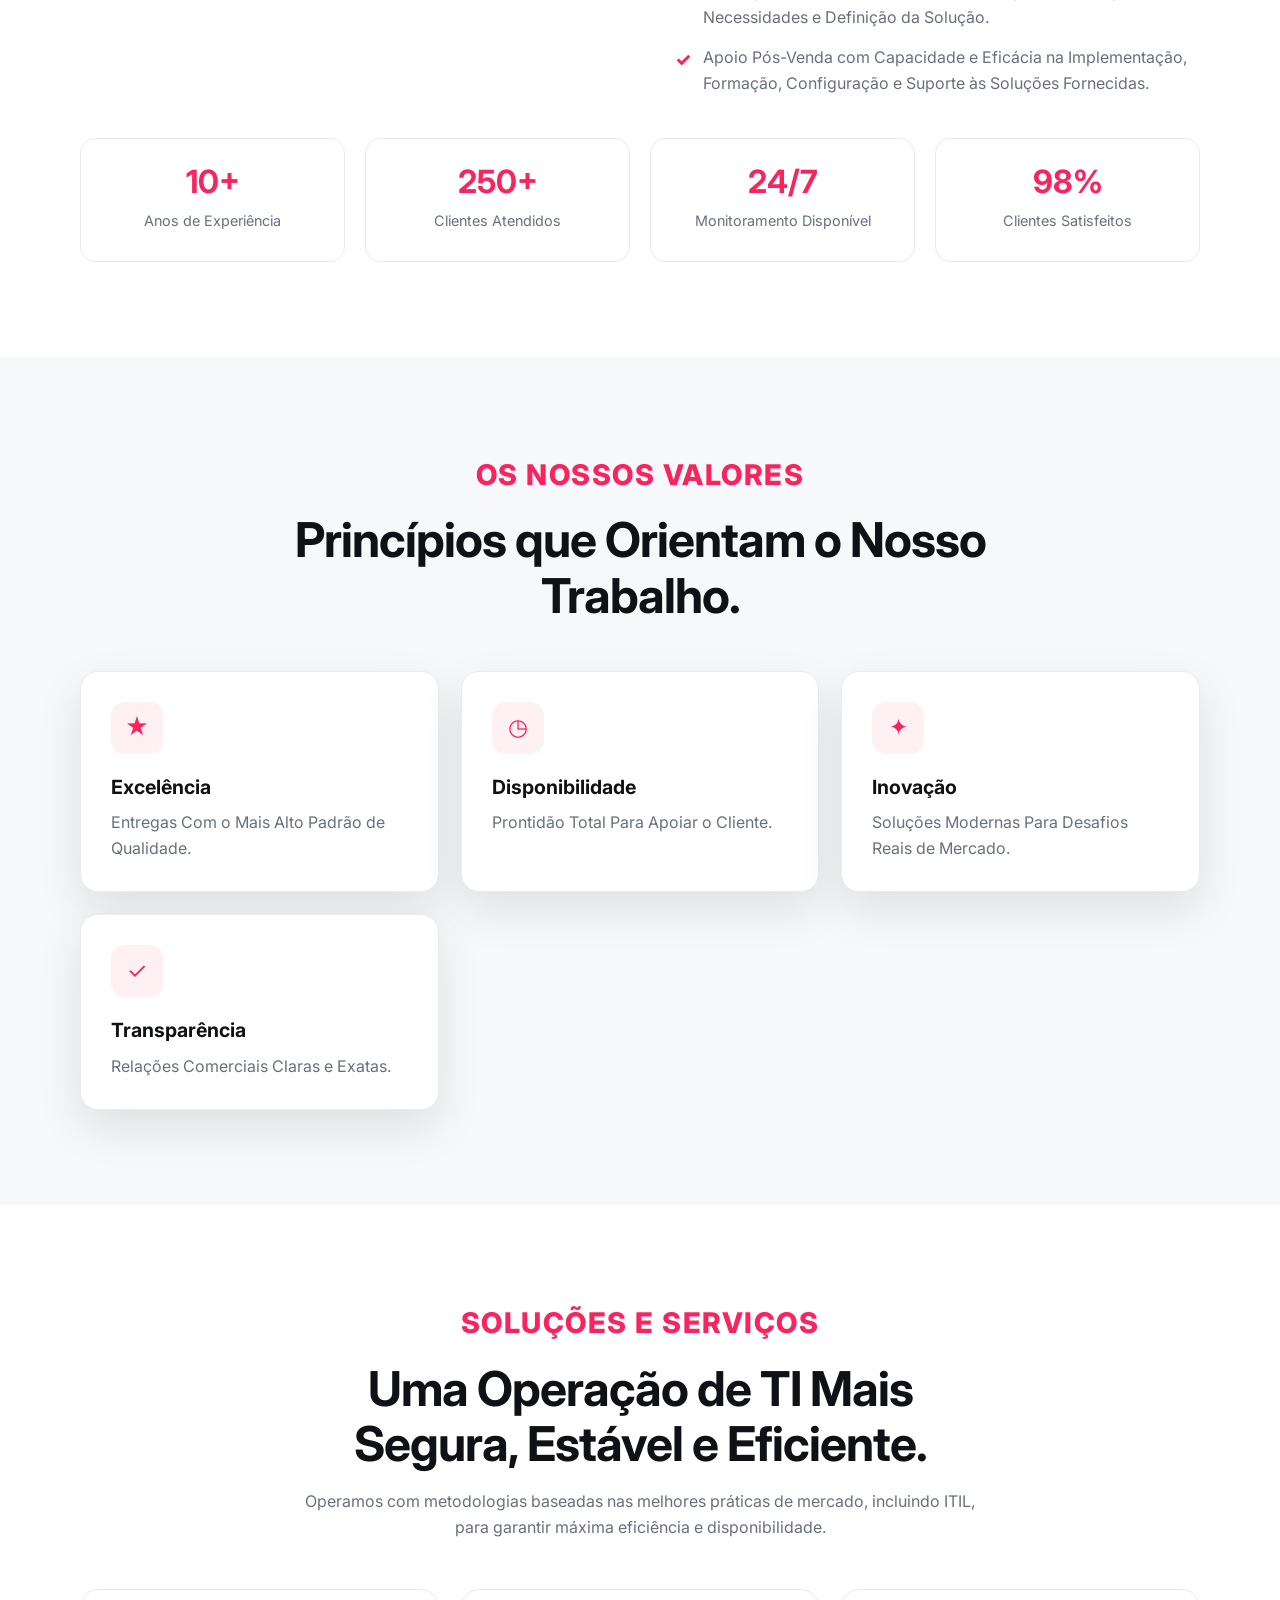
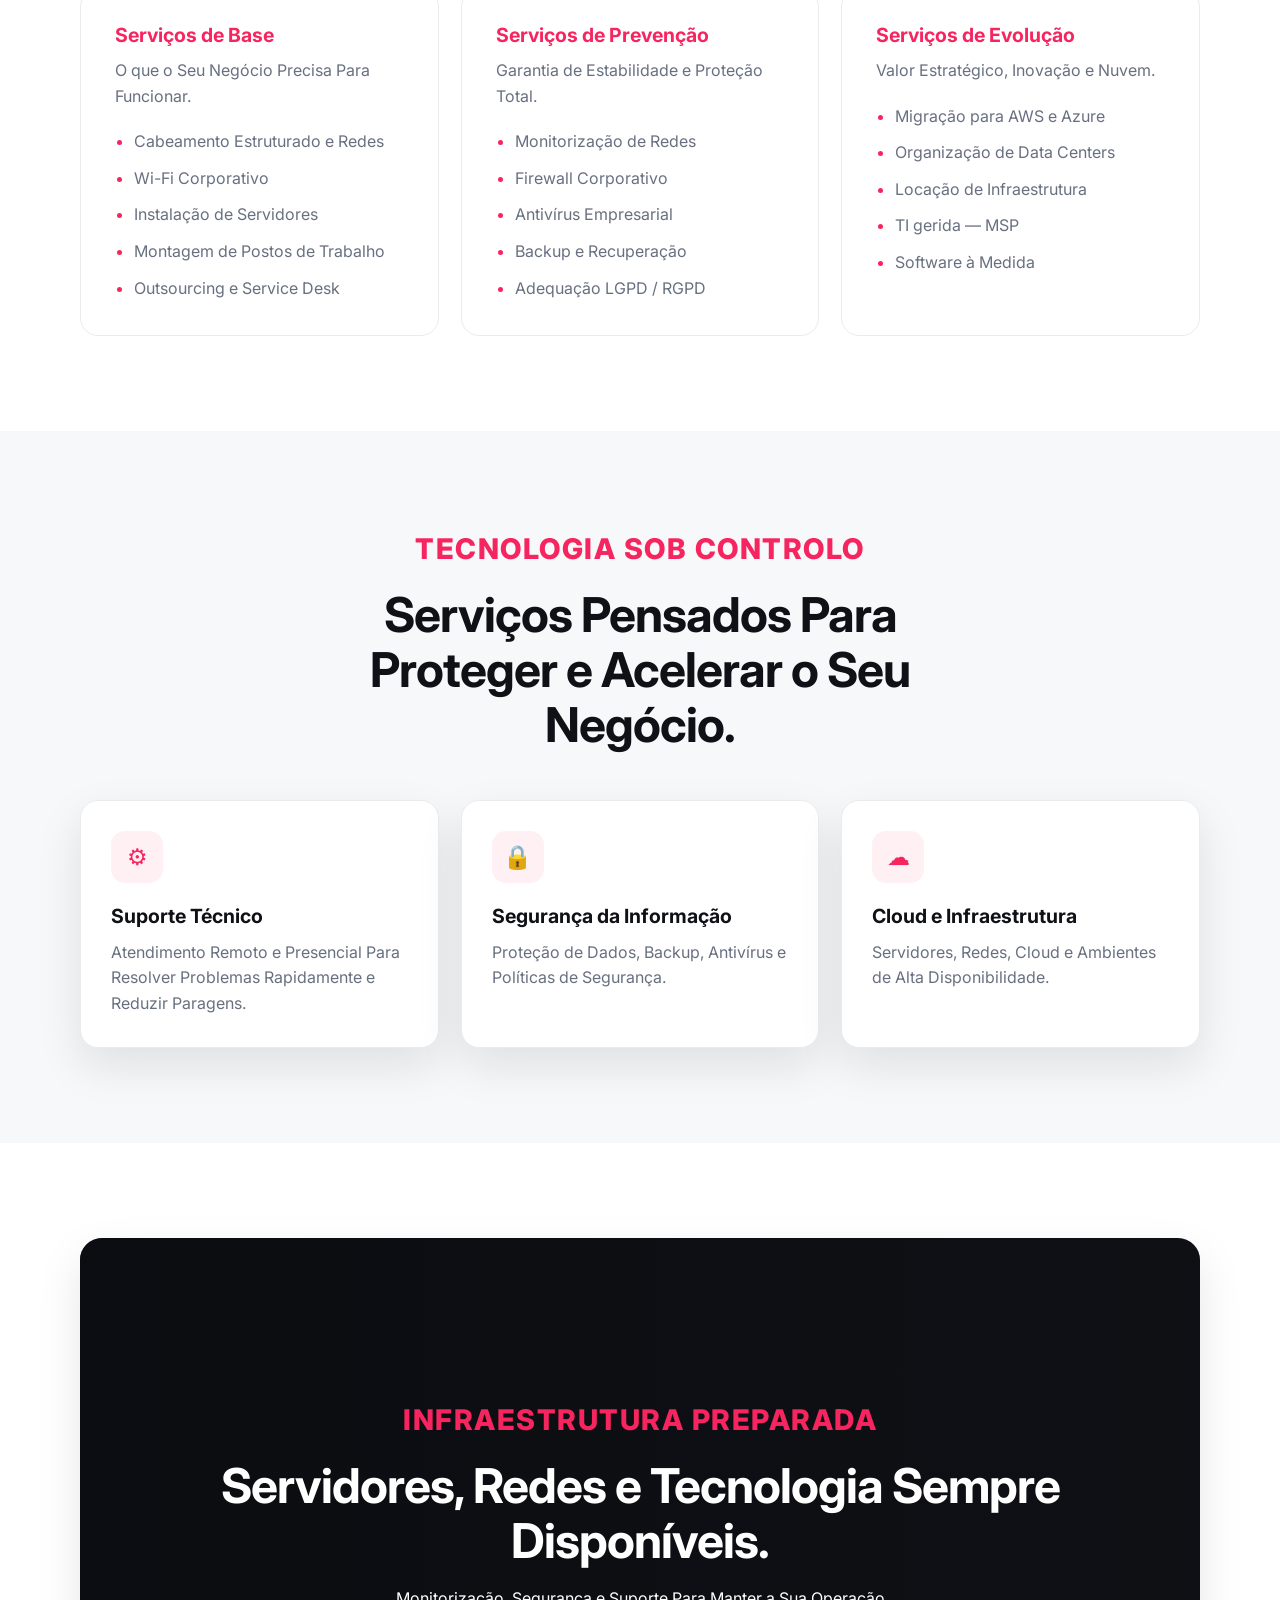
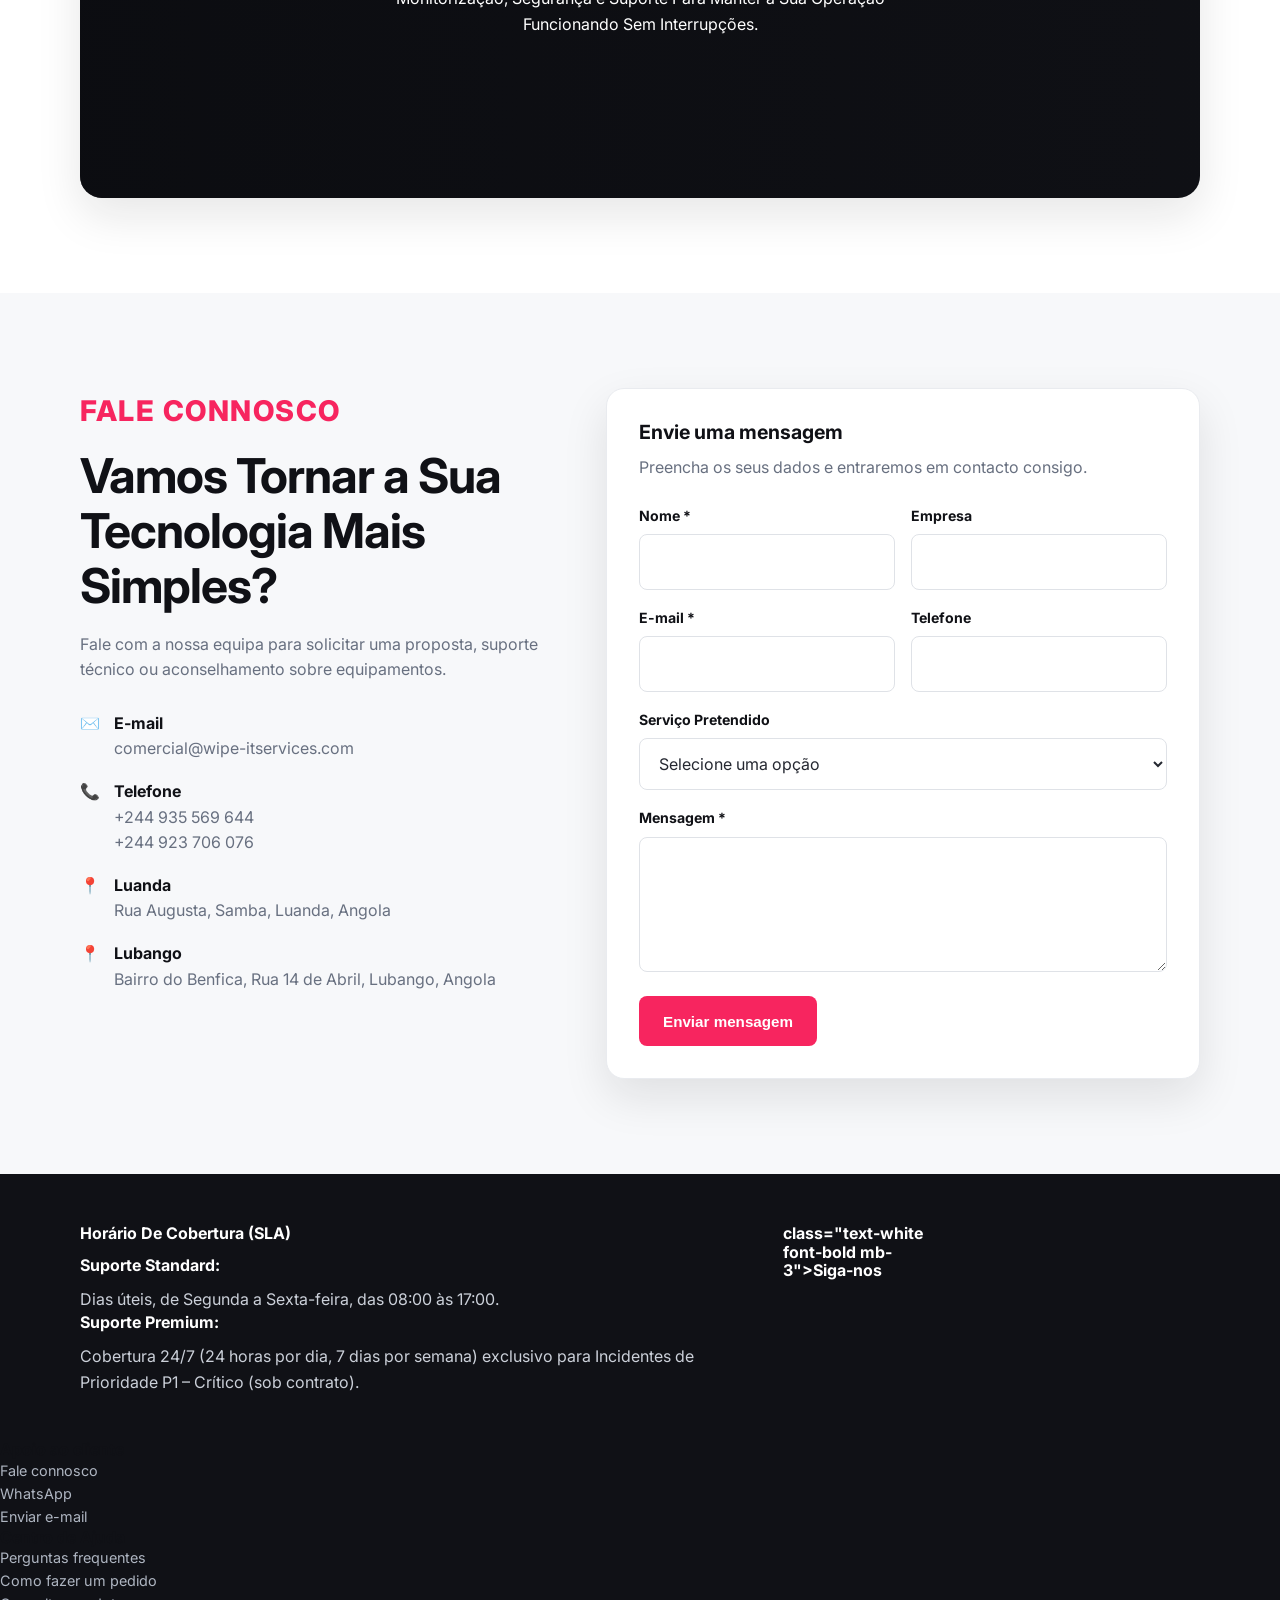
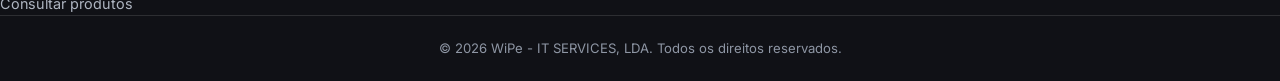
==== commit f27fd2cd: "Update index.html" ====
--- a/index.html
+++ b/index.html
@@ -681,8 +681,12 @@
 
   <div class="topbar">
     <div class="container topbar-content">
-      <span>HORÁRIO DE COBERTURA (SLA) - Suporte Premium sob contrato: Cobertura 24/7 (24 horas por dia, 7 dias por semana) exclusiva para Incidentes de Prioridade P1 – Crítica.</span>
-     
+      <span>Assistência técnica e soluções empresariais 24/7</span>
+      <span>
+        <a href="tel:+244935569644">+244 935 569 644</a>
+        &nbsp;|&nbsp;
+        <a href="mailto:comercial@wipe-itservices.com">comercial@wipe-itservices.com</a>
+      </span>
     </div>
   </div>
 
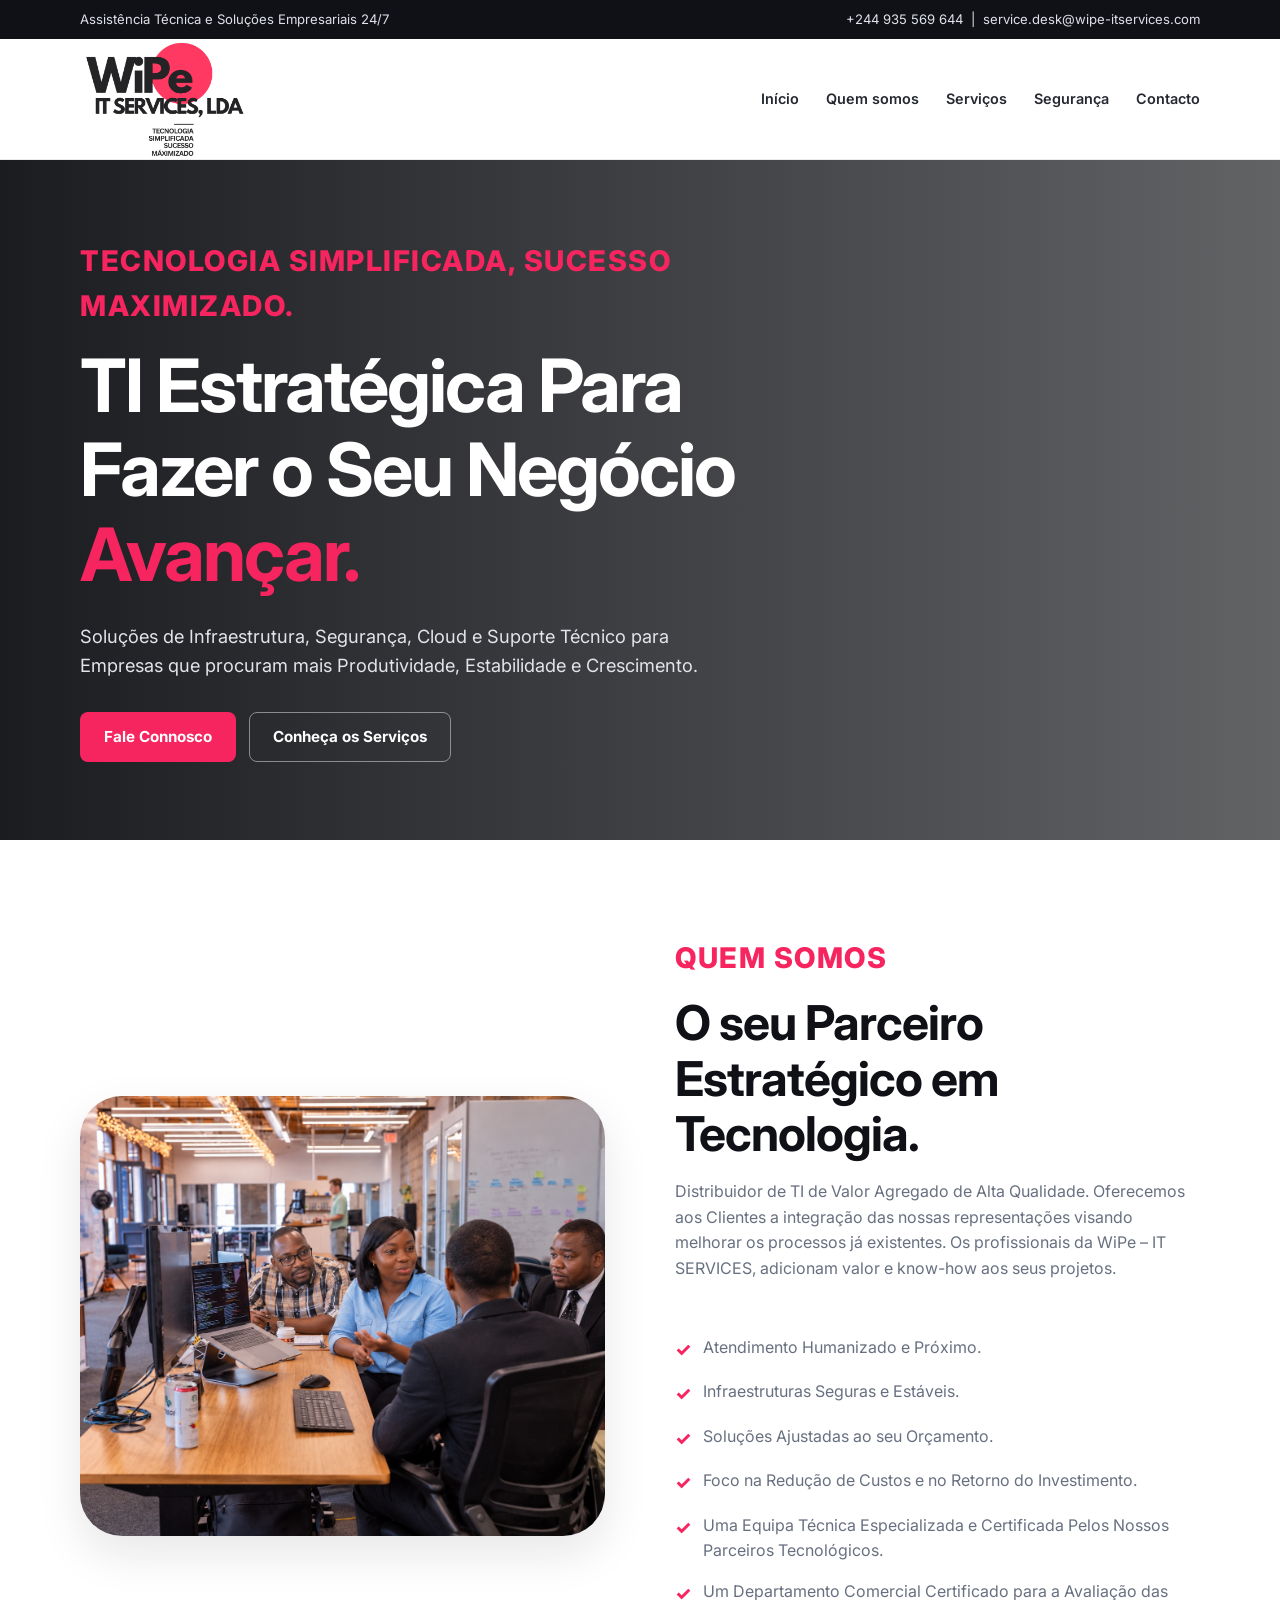
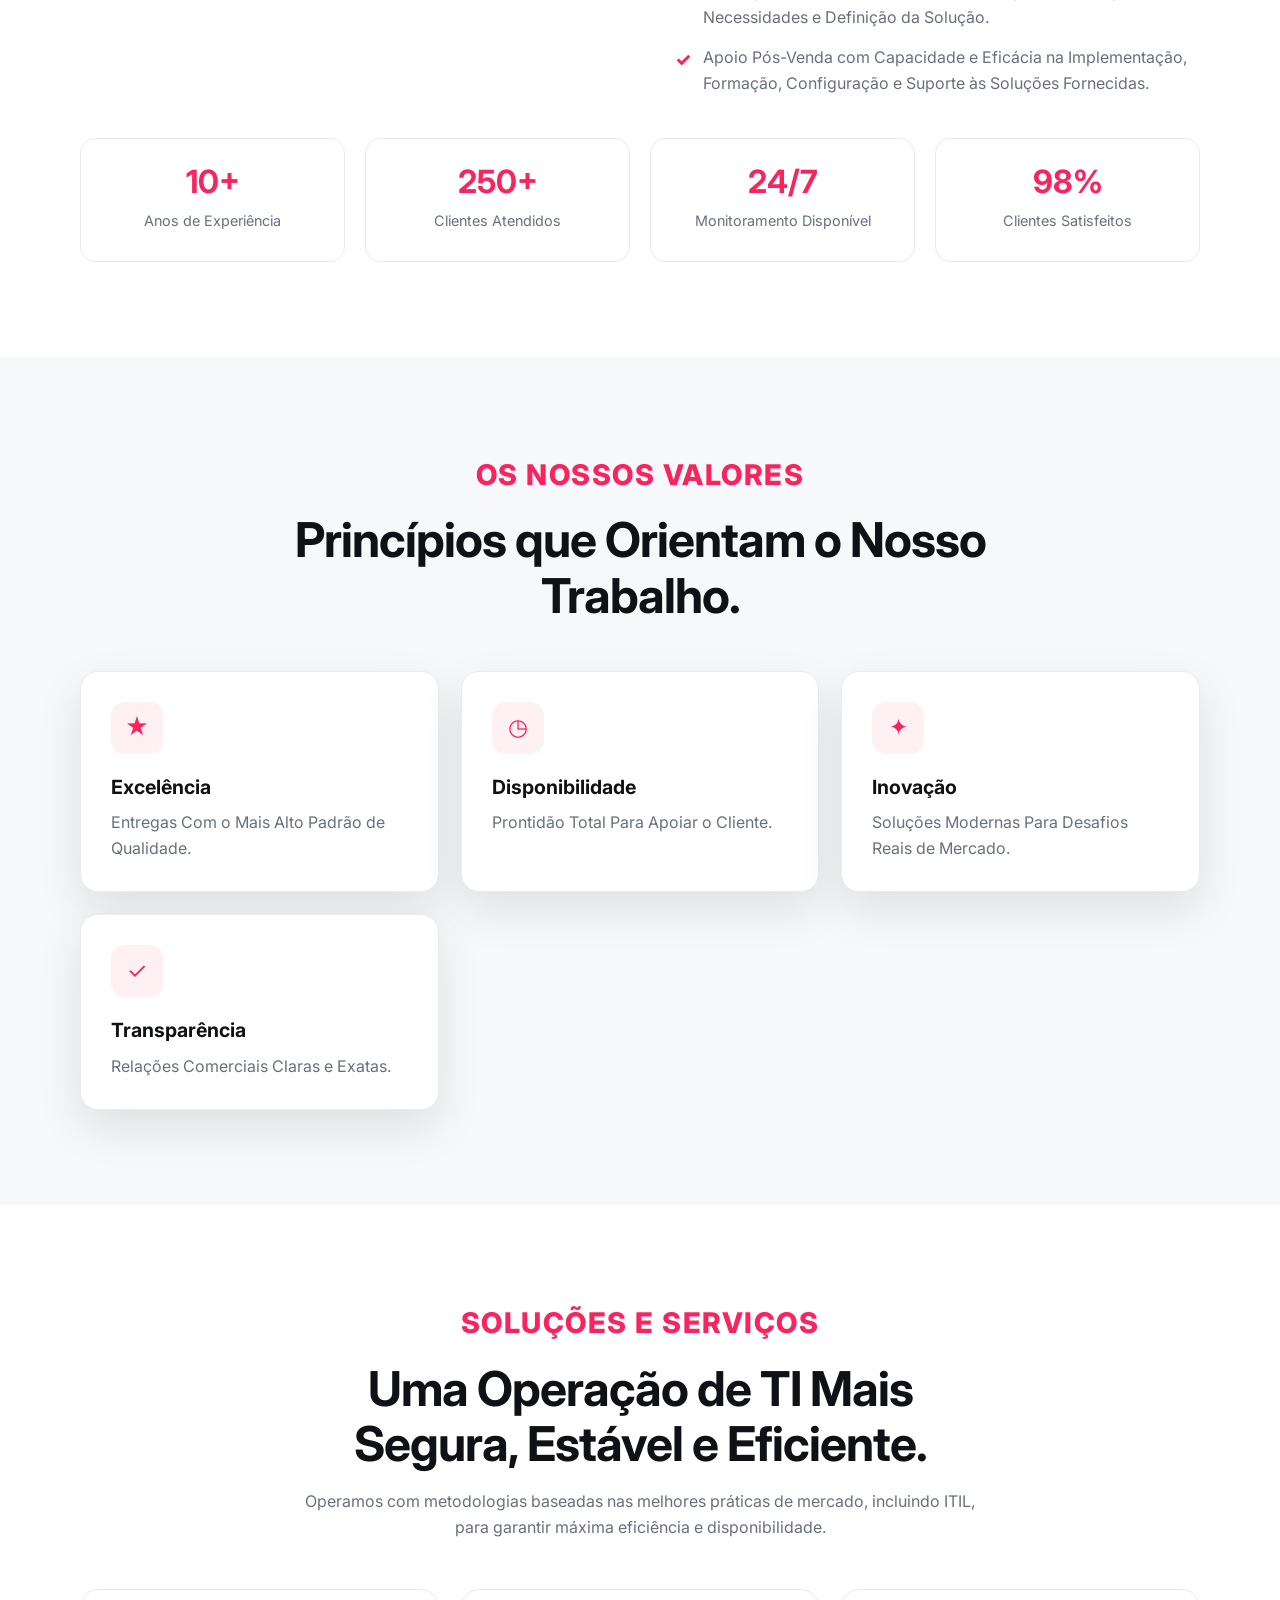
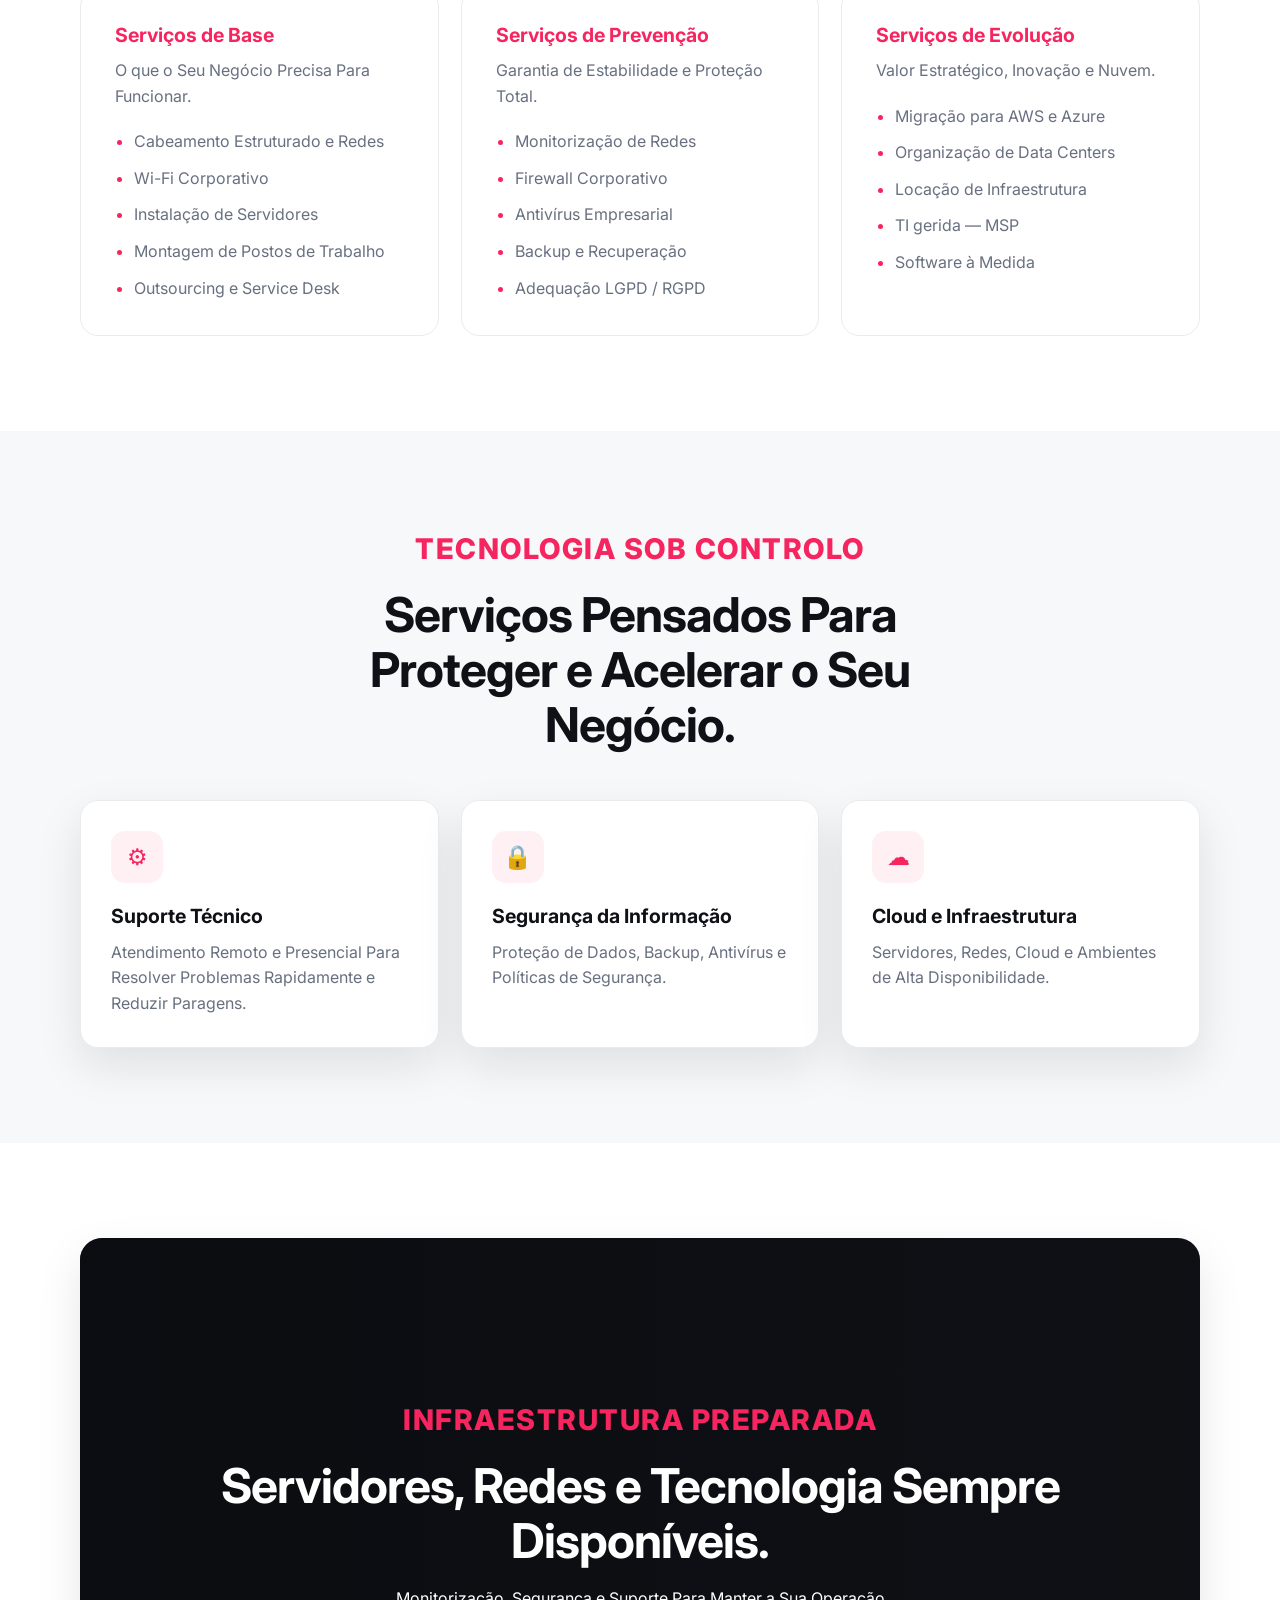
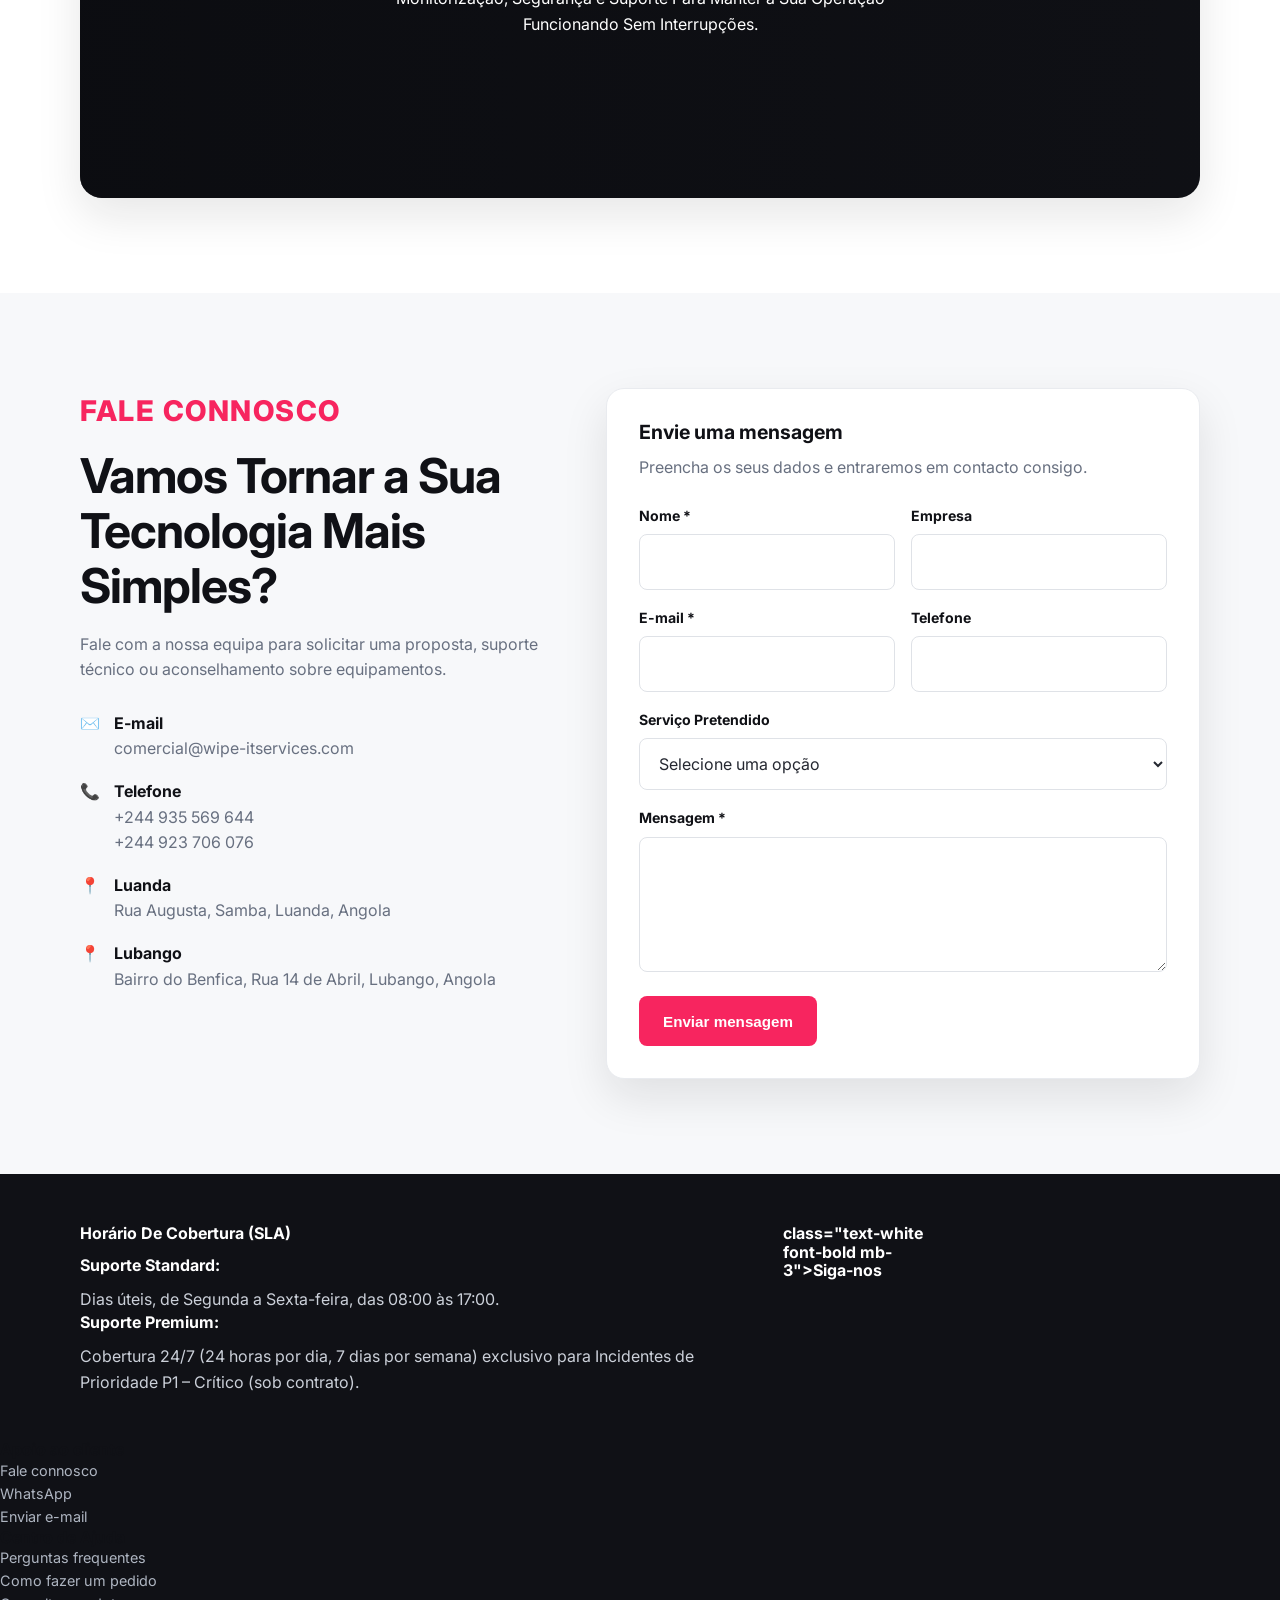
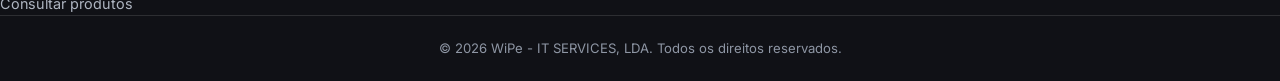
==== commit 4e486f1a: "Update index.html" ====
--- a/index.html
+++ b/index.html
@@ -681,11 +681,11 @@
 
   <div class="topbar">
     <div class="container topbar-content">
-      <span>Assistência técnica e soluções empresariais 24/7</span>
+      <span>Assistência Técnica e Soluções Empresariais 24/7</span>
       <span>
         <a href="tel:+244935569644">+244 935 569 644</a>
         &nbsp;|&nbsp;
-        <a href="mailto:comercial@wipe-itservices.com">comercial@wipe-itservices.com</a>
+        <a href="mailto:service.desk@wipe-itservices.com">service.desk@wipe-itservices.com</a>
       </span>
     </div>
   </div>
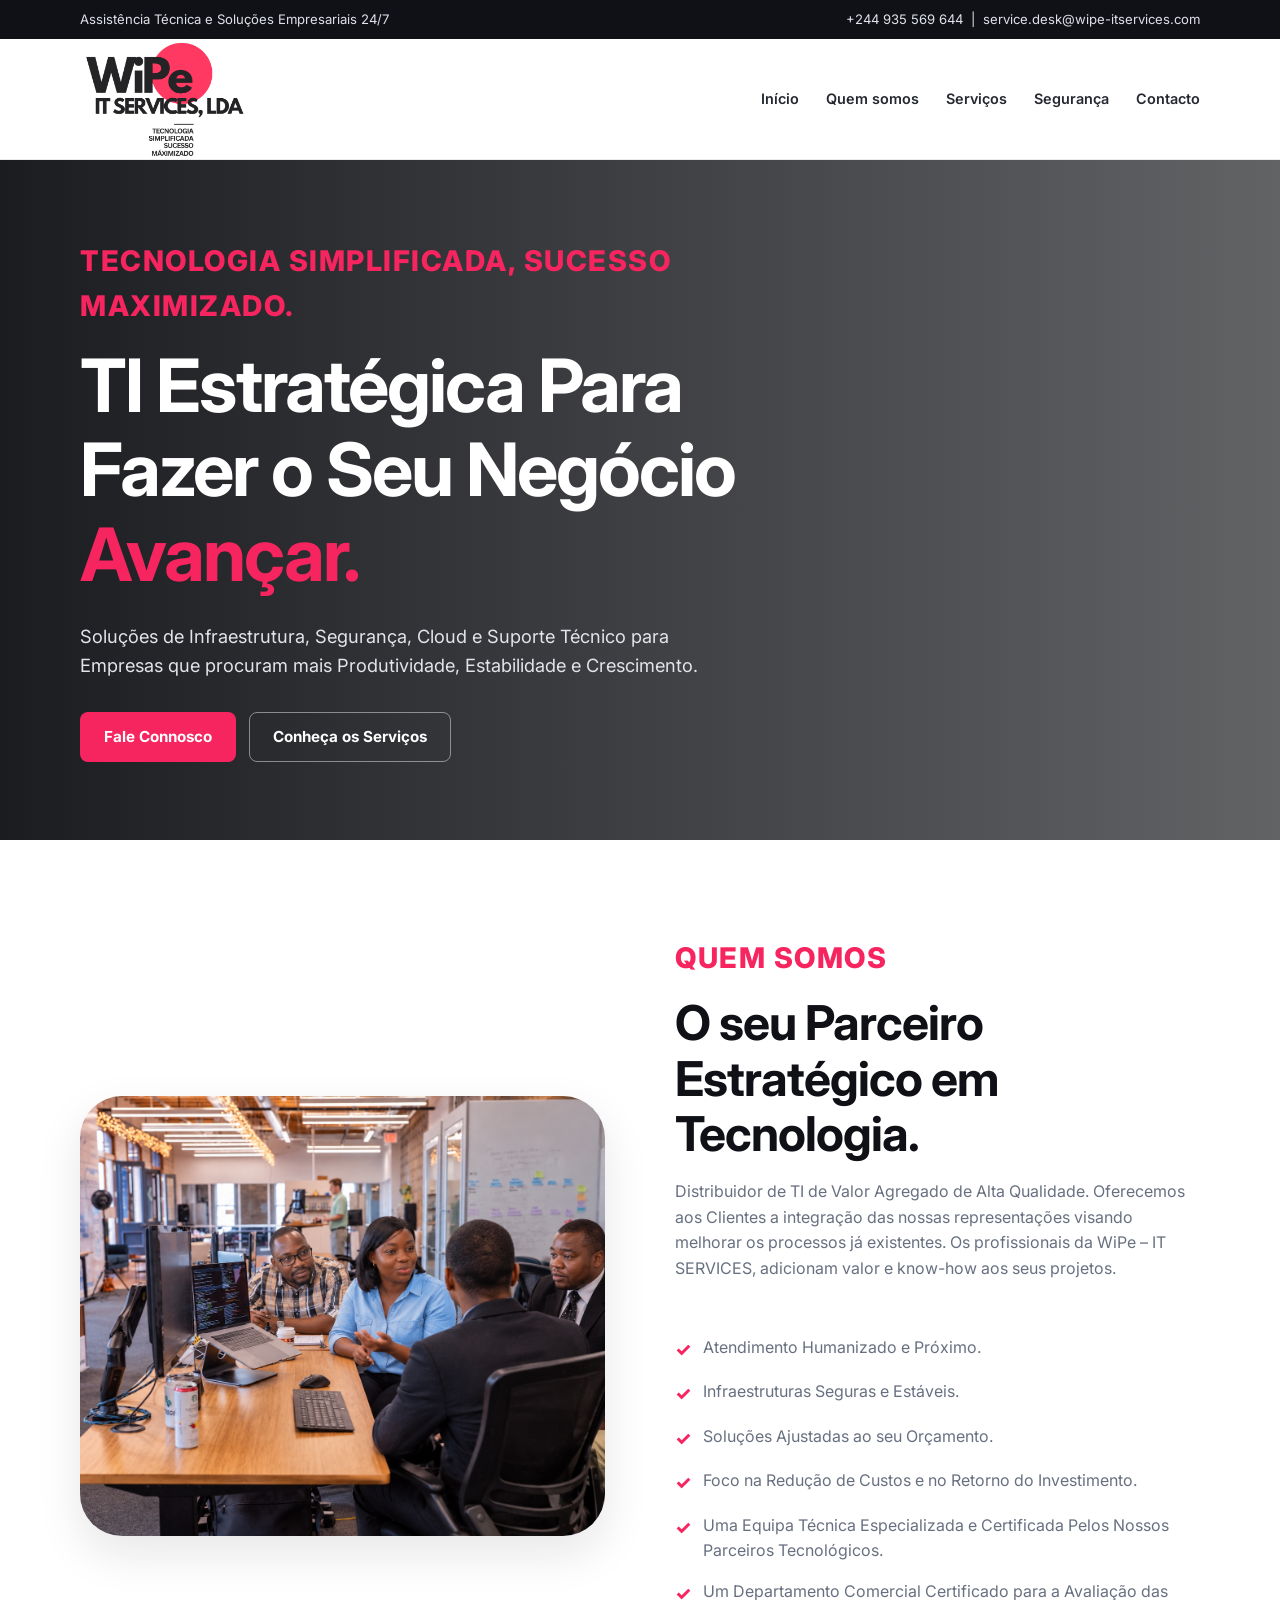
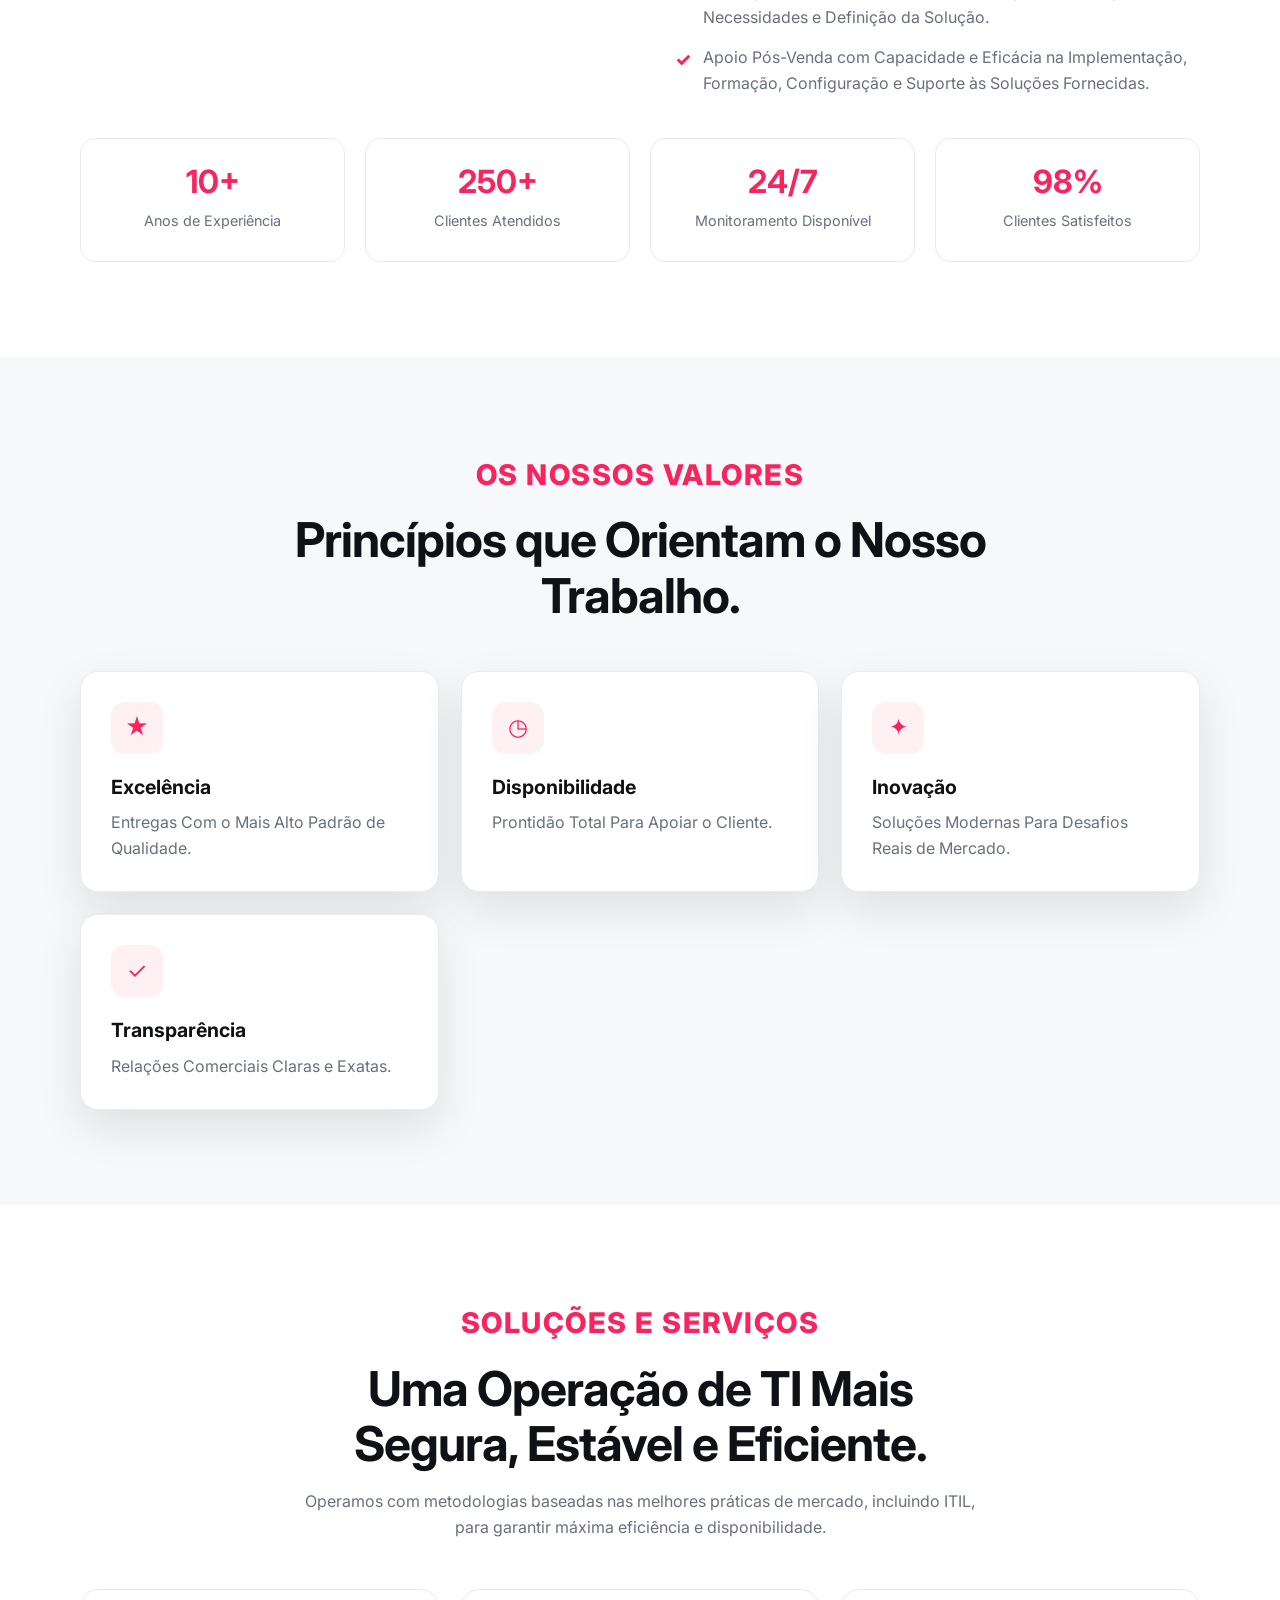
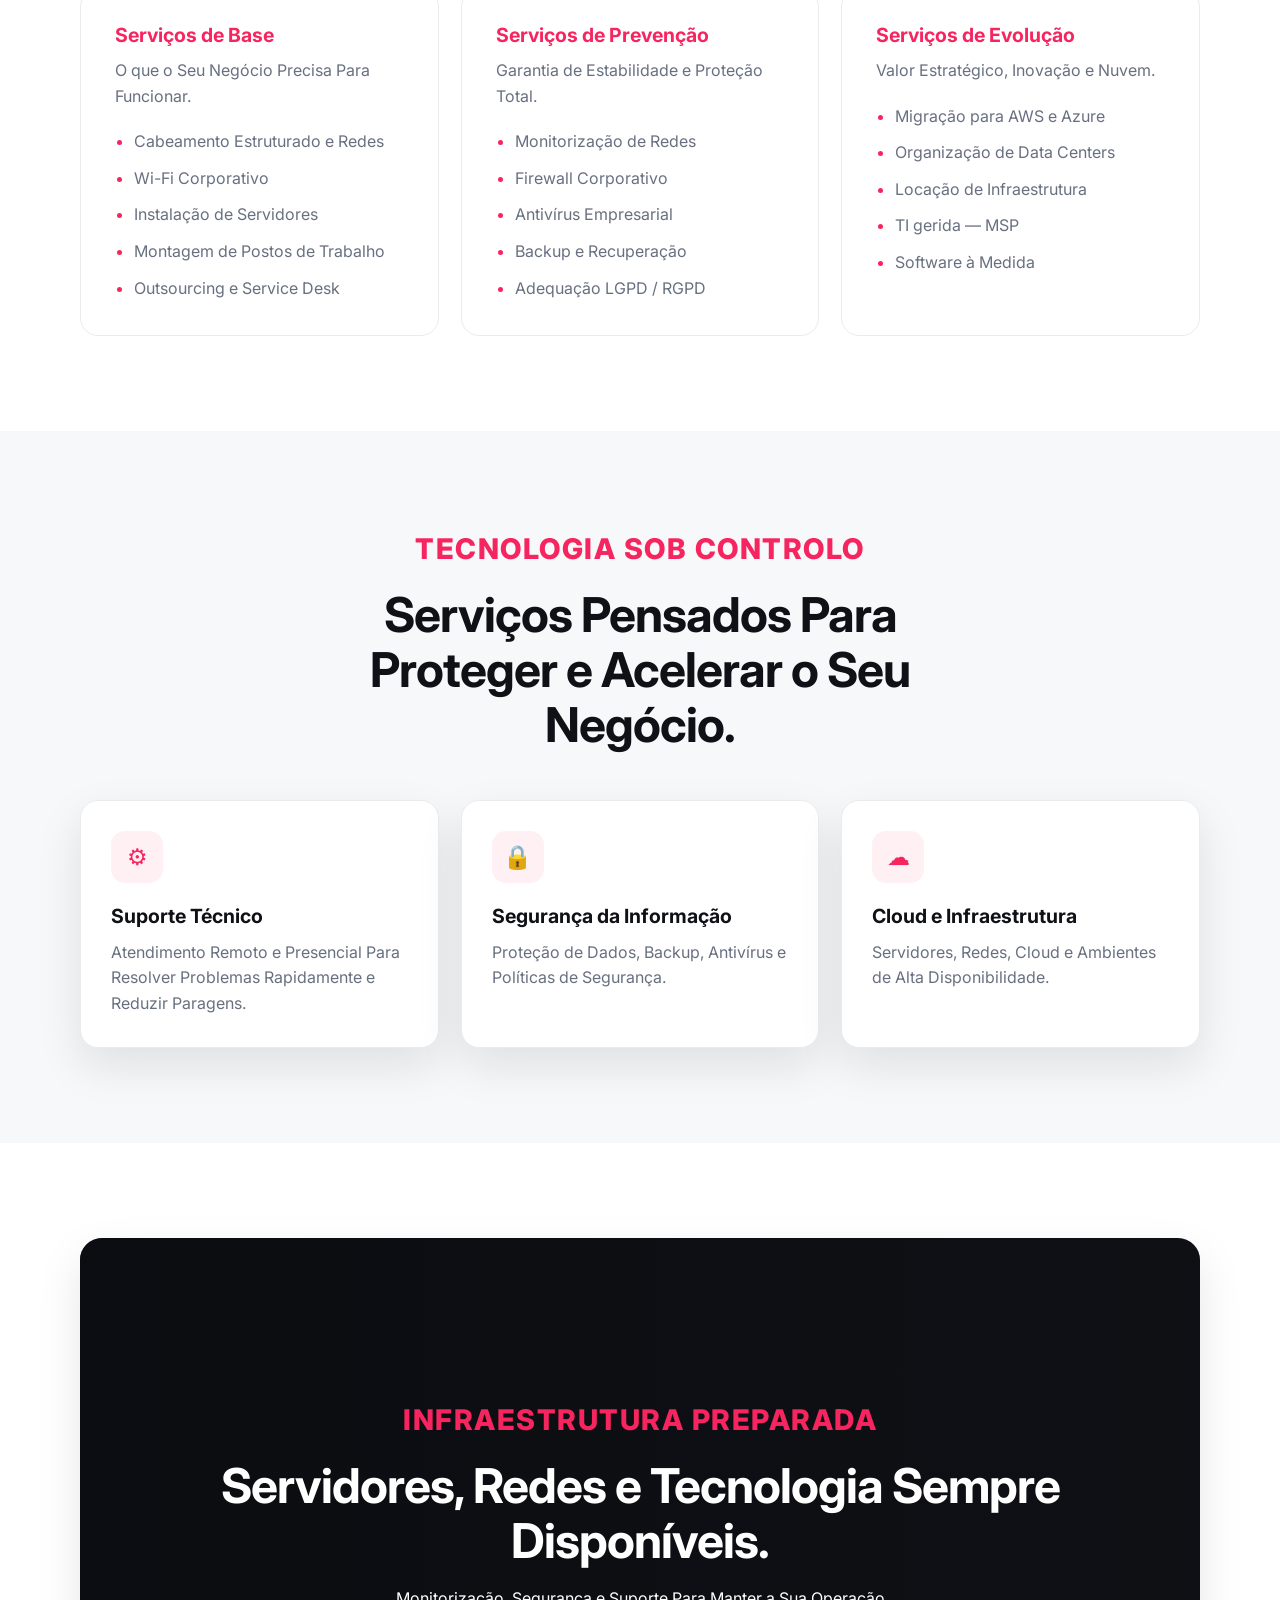
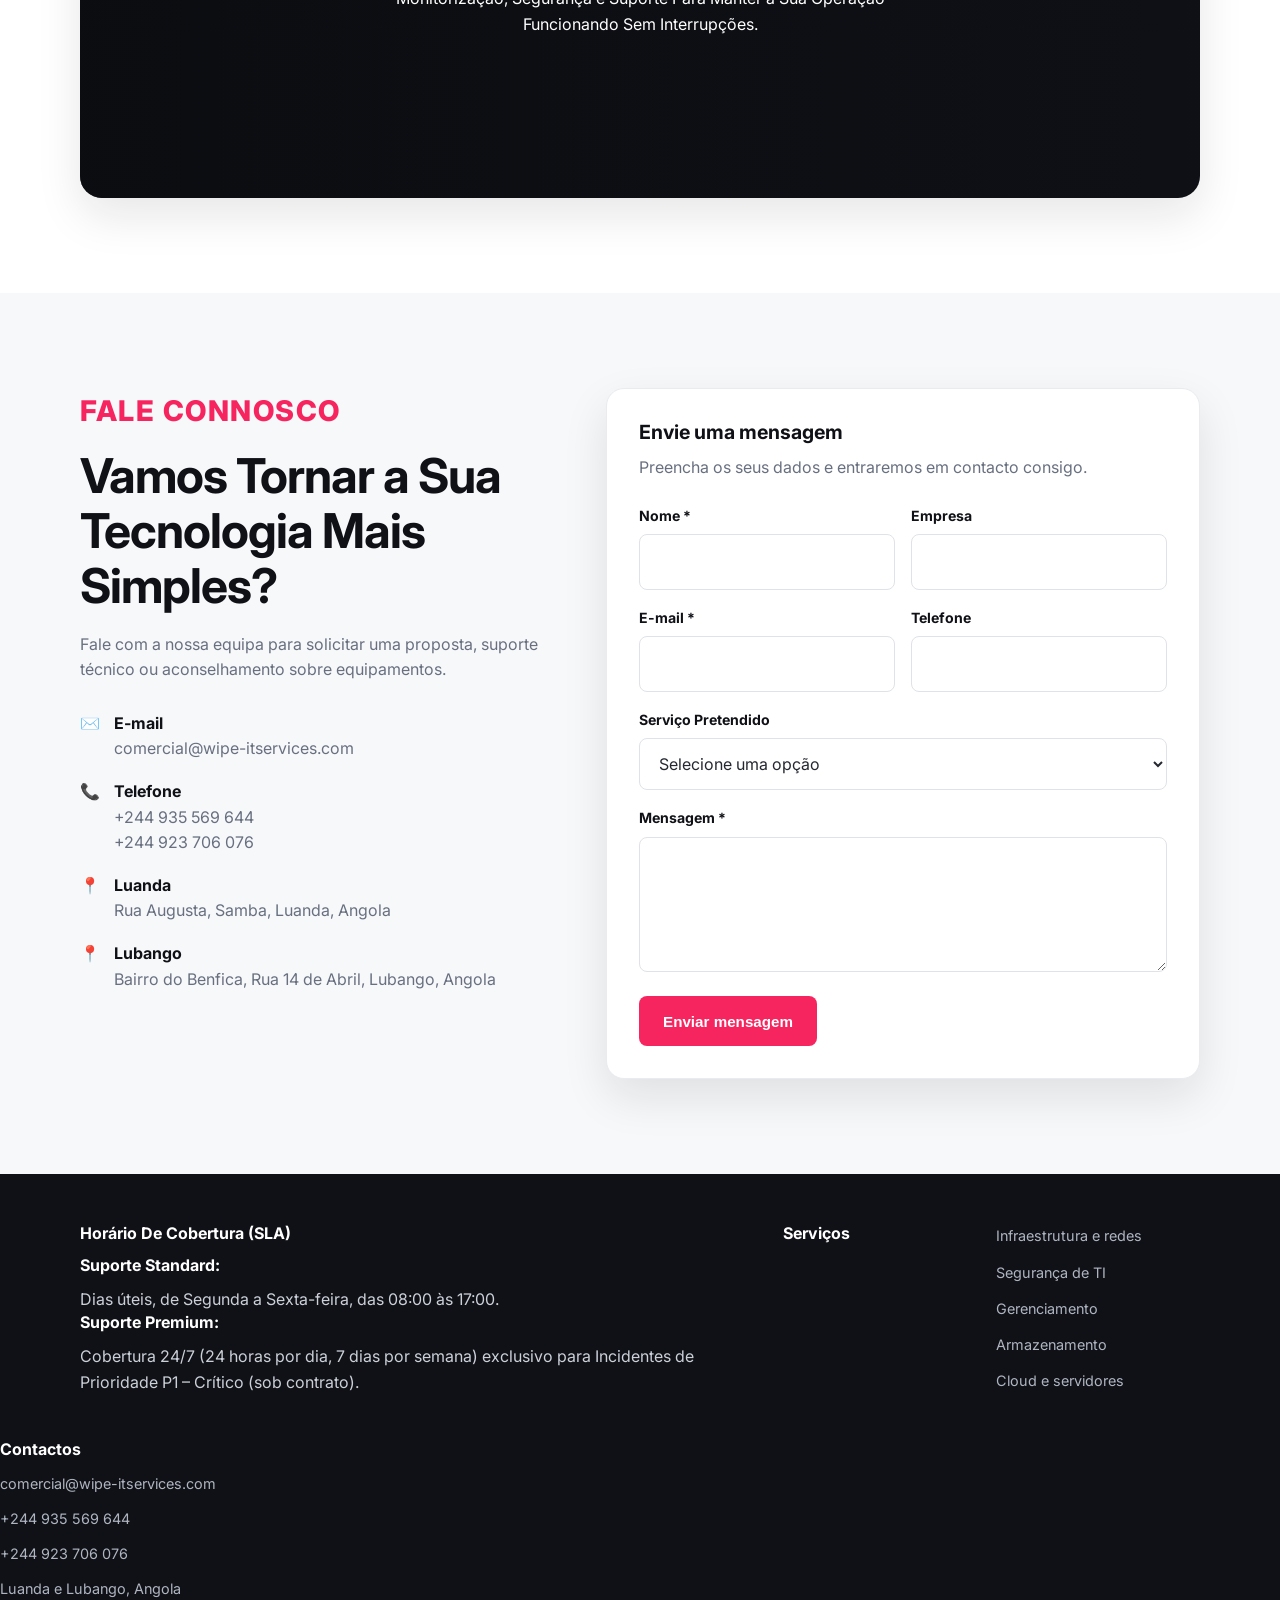
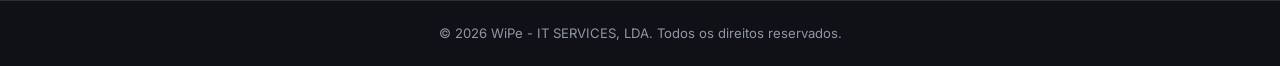
==== commit cc749cff: "Update index.html" ====
--- a/index.html
+++ b/index.html
@@ -1049,101 +1049,35 @@
     <div class="container footer-main">
       <div>
 	  <h3>Horário De Cobertura (SLA)</h3>
-
 		<p>
             <h3>Suporte Standard:</h3> 
 			Dias úteis, de Segunda a Sexta-feira, das 08:00 às 17:00.
         </p>
-		
 		
 		<p>
 			 <h3>Suporte Premium:</h3>  
 			 Cobertura 24/7 (24 horas por dia, 7 dias por semana) exclusivo para Incidentes de Prioridade P1 – Crítico (sob contrato).
 		</p>
       </div>
-
- <div>
-                    <h3> class="text-white font-bold mb-3">Siga-nos</h3>
-                    <div class="flex gap-3">
-                        <a href="#" class="bg-slate-800 hover:bg-blue-600 p-3 rounded-full">
-                            <i class="fab fa-facebook-f"></i>
-                        </a>
-
-                        <a href="#" class="bg-slate-800 hover:bg-pink-600 p-3 rounded-full">
-                            <i class="fab fa-instagram"></i>
-                        </a>
-
-                        <a href="#" class="bg-slate-800 hover:bg-green-600 p-3 rounded-full">
-                            <i class="fab fa-whatsapp"></i>
-                        </a>
-                    </div>
-                </div>
-            </div>
-			
-			<div class="grid grid-cols-1 sm:grid-cols-2 md:grid-cols-4 gap-8 mb-8">
-
-    <!-- Apoio ao cliente -->
-    <div>
-        <h4 class="text-white font-bold text-lg mb-4">
-            Apoio ao cliente
-        </h4>
-
-        <ul class="space-y-3 text-sm">
-            <li>
-                <a href="#contacto" class="hover:text-blue-400 transition">
-                    <i class="fa-solid fa-headset mr-2 text-blue-400"></i>
-                    Fale connosco
-                </a>
-            </li>
-
-            <li>
-                <a href="https://wa.me/244954185657"
-                   target="_blank"
-                   class="hover:text-blue-400 transition">
-                    <i class="fa-brands fa-whatsapp mr-2 text-green-400"></i>
-                    WhatsApp
-                </a>
-            </li>
-
-            <li>
-                <a href="mailto:comercial@wipe-itservices.com"
-                   class="hover:text-blue-400 transition">
-                    <i class="fa-solid fa-envelope mr-2 text-blue-400"></i>
-                    Enviar e-mail
-                </a>
-            </li>
+<h3>Serviços</h3>
+        <ul class="footer-links">
+          <li><a href="#servicos">Infraestrutura e redes</a></li>
+          <li><a href="#seguranca">Segurança de TI</a></li>
+          <li><a href="#seguranca">Gerenciamento</a></li>
+          <li><a href="#servicos">Armazenamento</a></li>
+          <li><a href="#servicos">Cloud e servidores</a></li>
         </ul>
-    </div>
-
-    <!-- Centro de ajuda -->
-    <div>
-        <h4 class="text-white font-bold text-lg mb-4">
-            Centro de Ajuda
-        </h4>
-
-        <ul class="space-y-3 text-sm">
-            <li>
-                <a href="#faq" class="hover:text-blue-400 transition">
-                    <i class="fa-solid fa-circle-question mr-2 text-blue-400"></i>
-                    Perguntas frequentes
-                </a>
-            </li>
-
-            <li>
-                <a href="#contacto" class="hover:text-blue-400 transition">
-                    <i class="fa-solid fa-comments mr-2 text-blue-400"></i>
-                    Como fazer um pedido
-                </a>
-            </li>
-
-            <li>
-                <a href="#catalogo" class="hover:text-blue-400 transition">
-                    <i class="fa-solid fa-box-open mr-2 text-blue-400"></i>
-                    Consultar produtos
-                </a>
-            </li>
+      </div>
+
+      <div>
+        <h3>Contactos</h3>
+        <ul class="footer-contact">
+          <li><a href="mailto:comercial@wipe-itservices.com">comercial@wipe-itservices.com</a></li>
+          <li><a href="tel:+244935569644">+244 935 569 644</a></li>
+          <li><a href="tel:+244923706076">+244 923 706 076</a></li>
+          <li>Luanda e Lubango, Angola</li>
         </ul>
-    </div>
+      </div>
 
     <div class="footer-bottom">
       <div class="container">
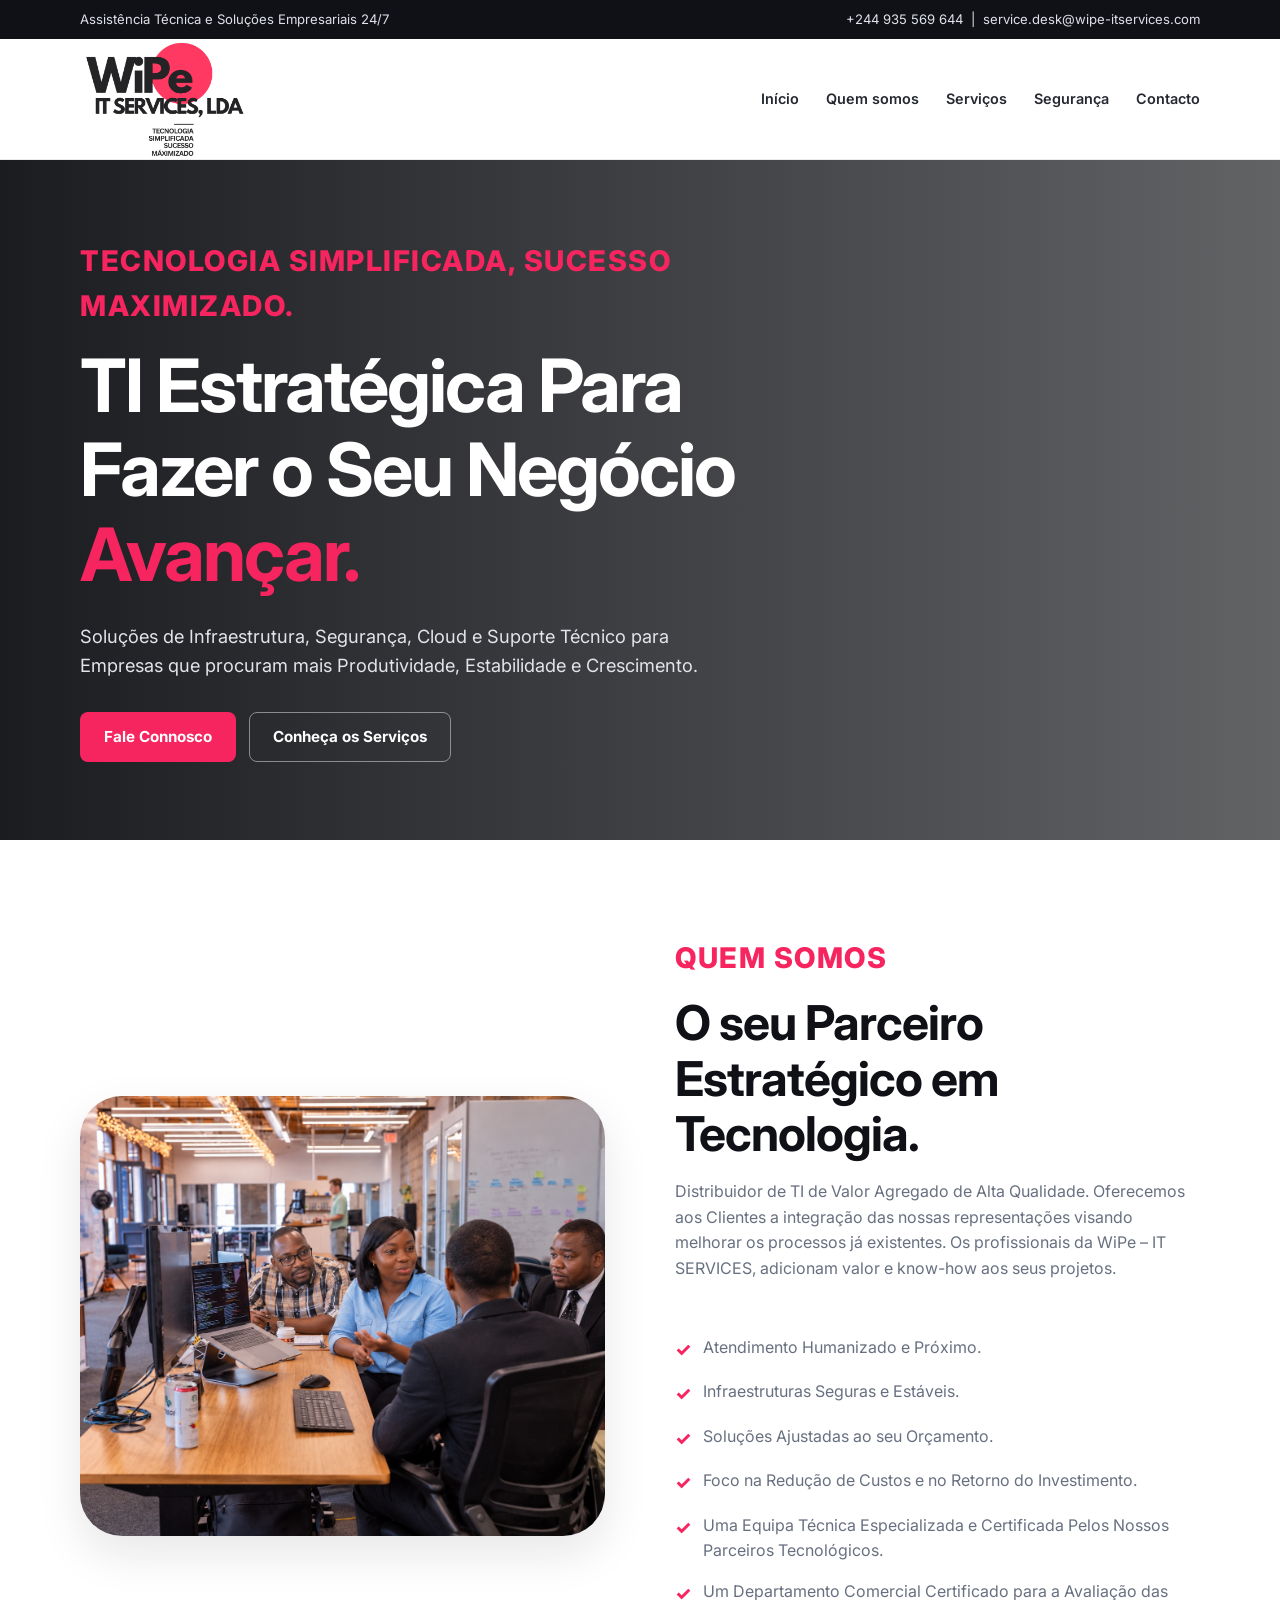
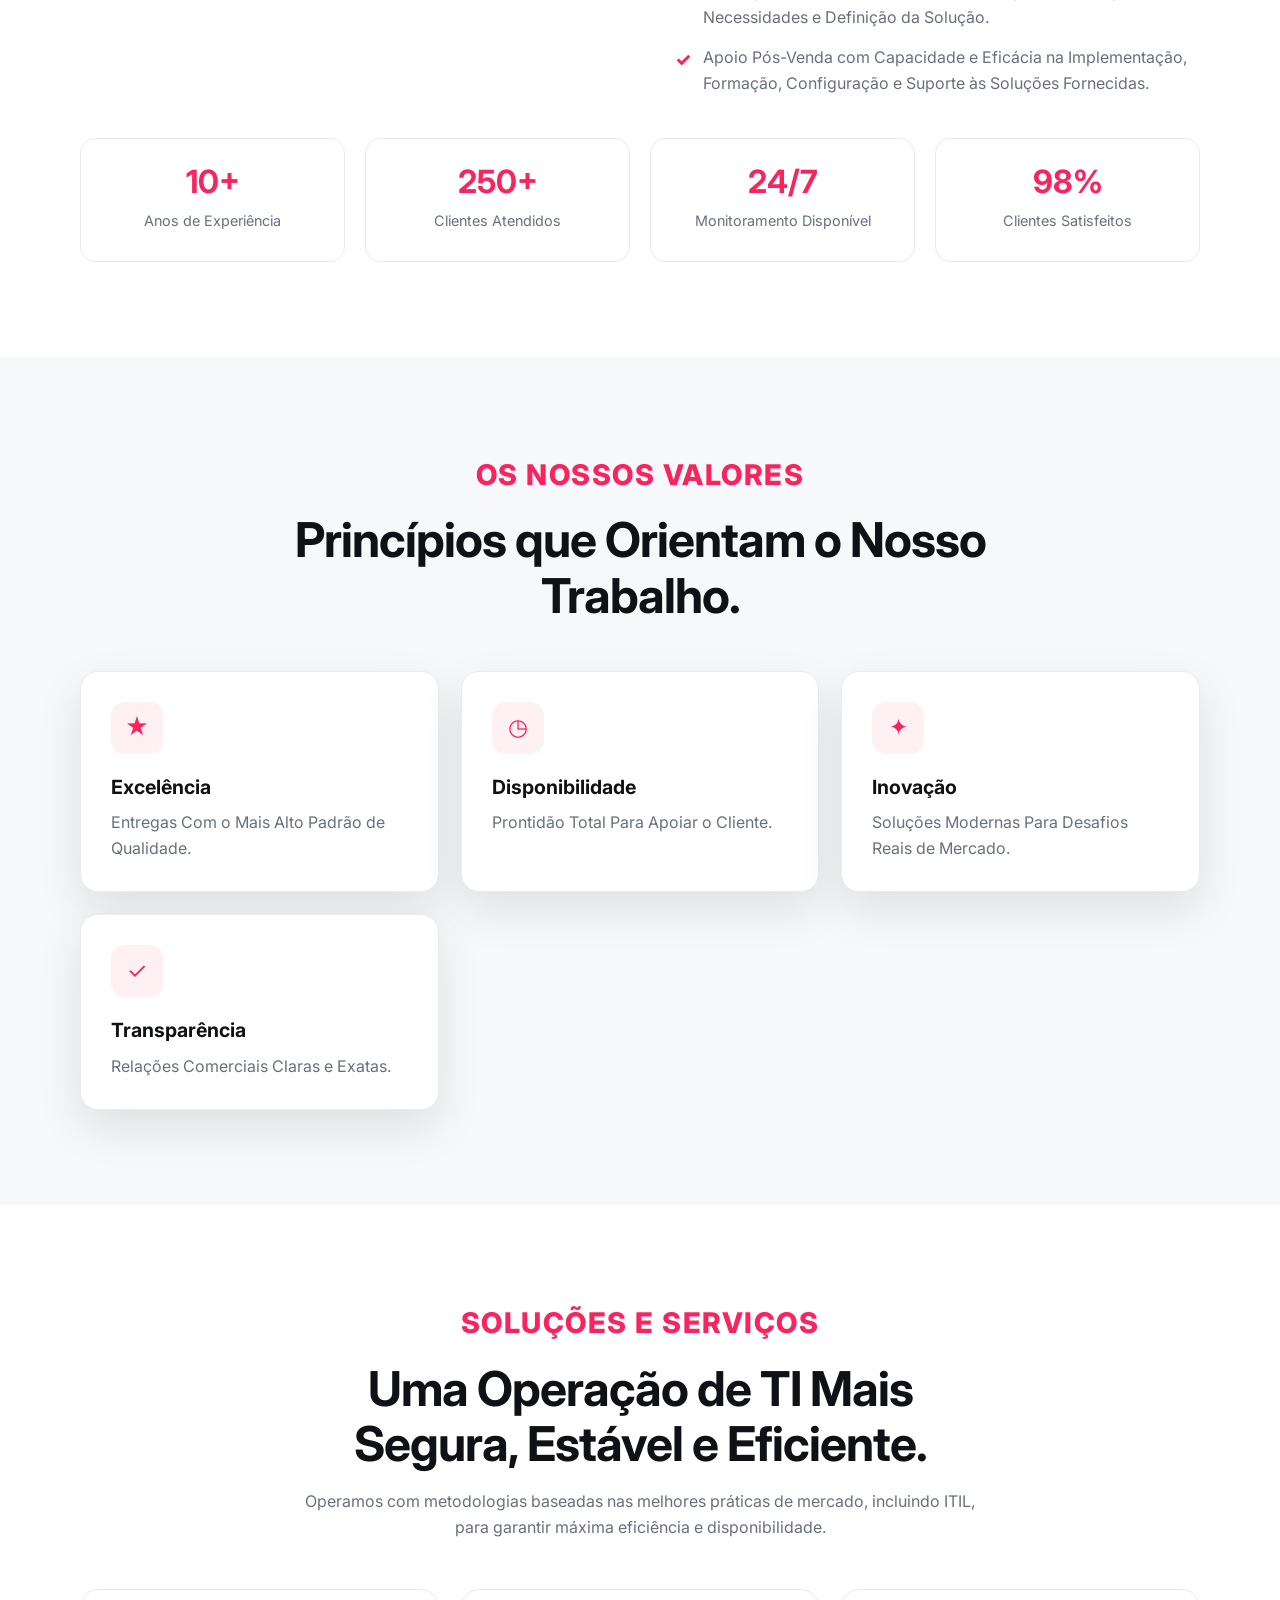
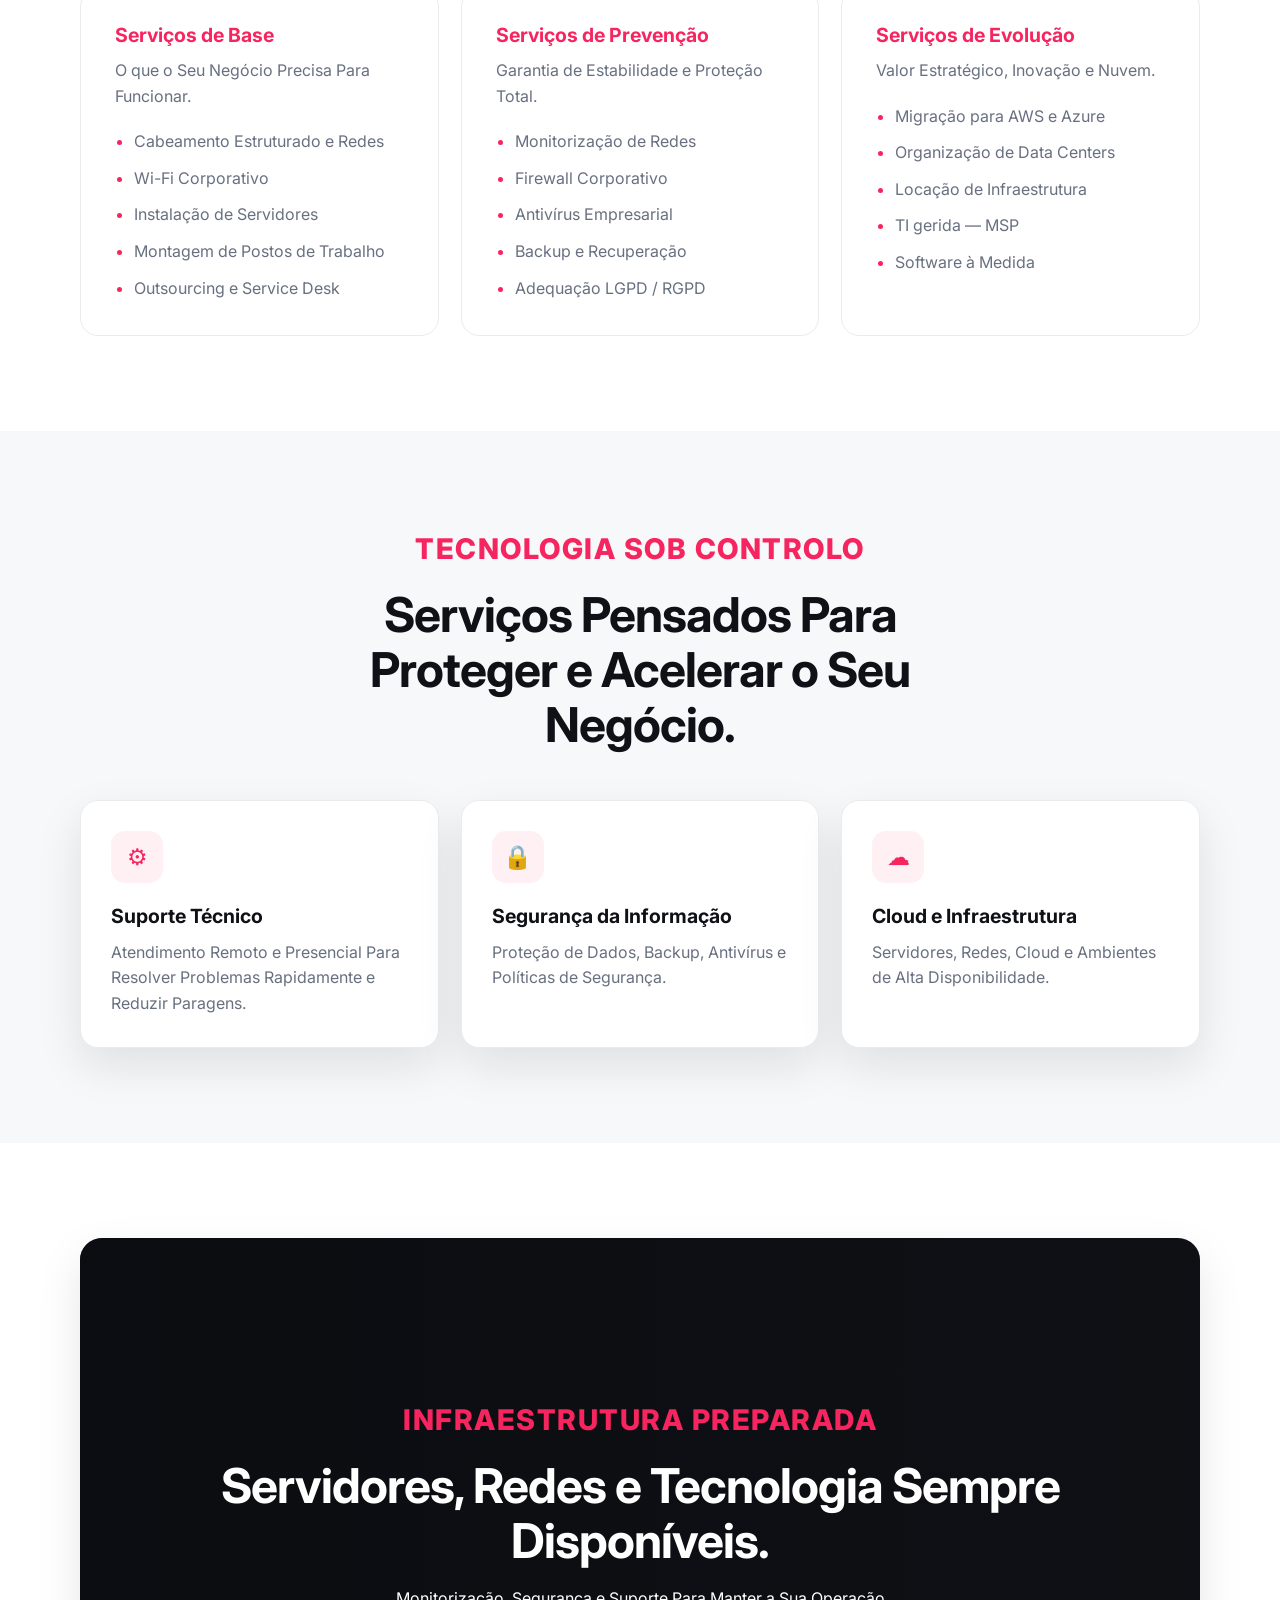
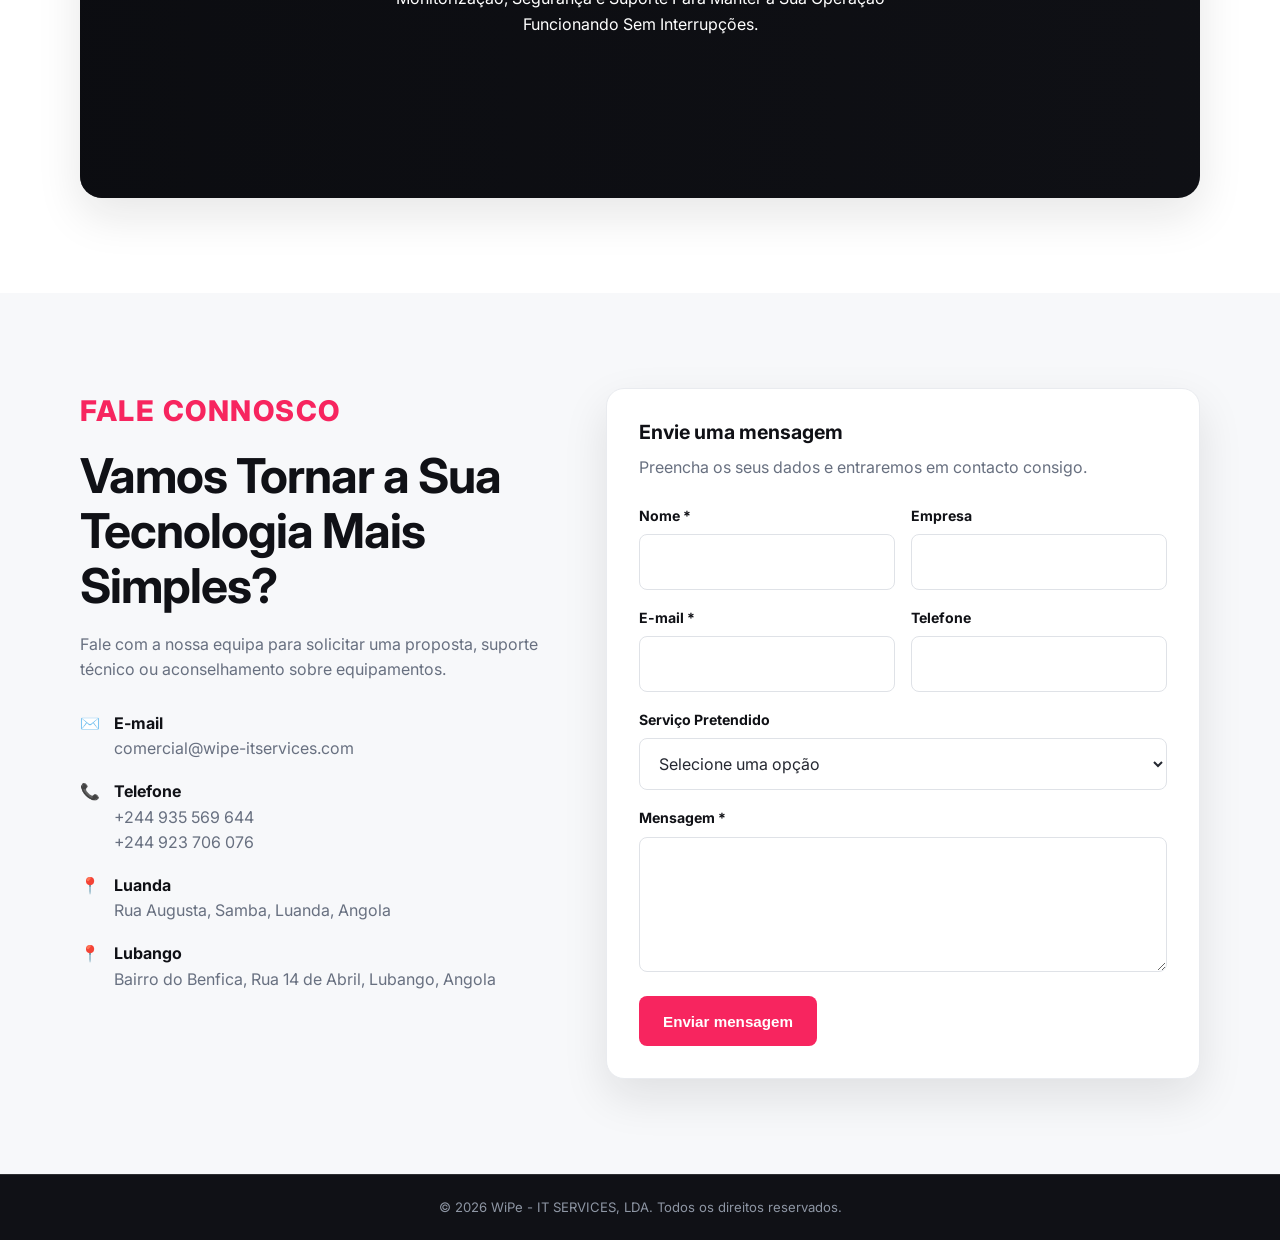
==== commit fa9a061f: "Update index.html" ====
--- a/index.html
+++ b/index.html
@@ -1046,39 +1046,7 @@
   </main>
 
   <footer>
-    <div class="container footer-main">
-      <div>
-	  <h3>Horário De Cobertura (SLA)</h3>
-		<p>
-            <h3>Suporte Standard:</h3> 
-			Dias úteis, de Segunda a Sexta-feira, das 08:00 às 17:00.
-        </p>
-		
-		<p>
-			 <h3>Suporte Premium:</h3>  
-			 Cobertura 24/7 (24 horas por dia, 7 dias por semana) exclusivo para Incidentes de Prioridade P1 – Crítico (sob contrato).
-		</p>
-      </div>
-<h3>Serviços</h3>
-        <ul class="footer-links">
-          <li><a href="#servicos">Infraestrutura e redes</a></li>
-          <li><a href="#seguranca">Segurança de TI</a></li>
-          <li><a href="#seguranca">Gerenciamento</a></li>
-          <li><a href="#servicos">Armazenamento</a></li>
-          <li><a href="#servicos">Cloud e servidores</a></li>
-        </ul>
-      </div>
-
-      <div>
-        <h3>Contactos</h3>
-        <ul class="footer-contact">
-          <li><a href="mailto:comercial@wipe-itservices.com">comercial@wipe-itservices.com</a></li>
-          <li><a href="tel:+244935569644">+244 935 569 644</a></li>
-          <li><a href="tel:+244923706076">+244 923 706 076</a></li>
-          <li>Luanda e Lubango, Angola</li>
-        </ul>
-      </div>
-
+    
     <div class="footer-bottom">
       <div class="container">
         © 2026 WiPe - IT SERVICES, LDA. Todos os direitos reservados.
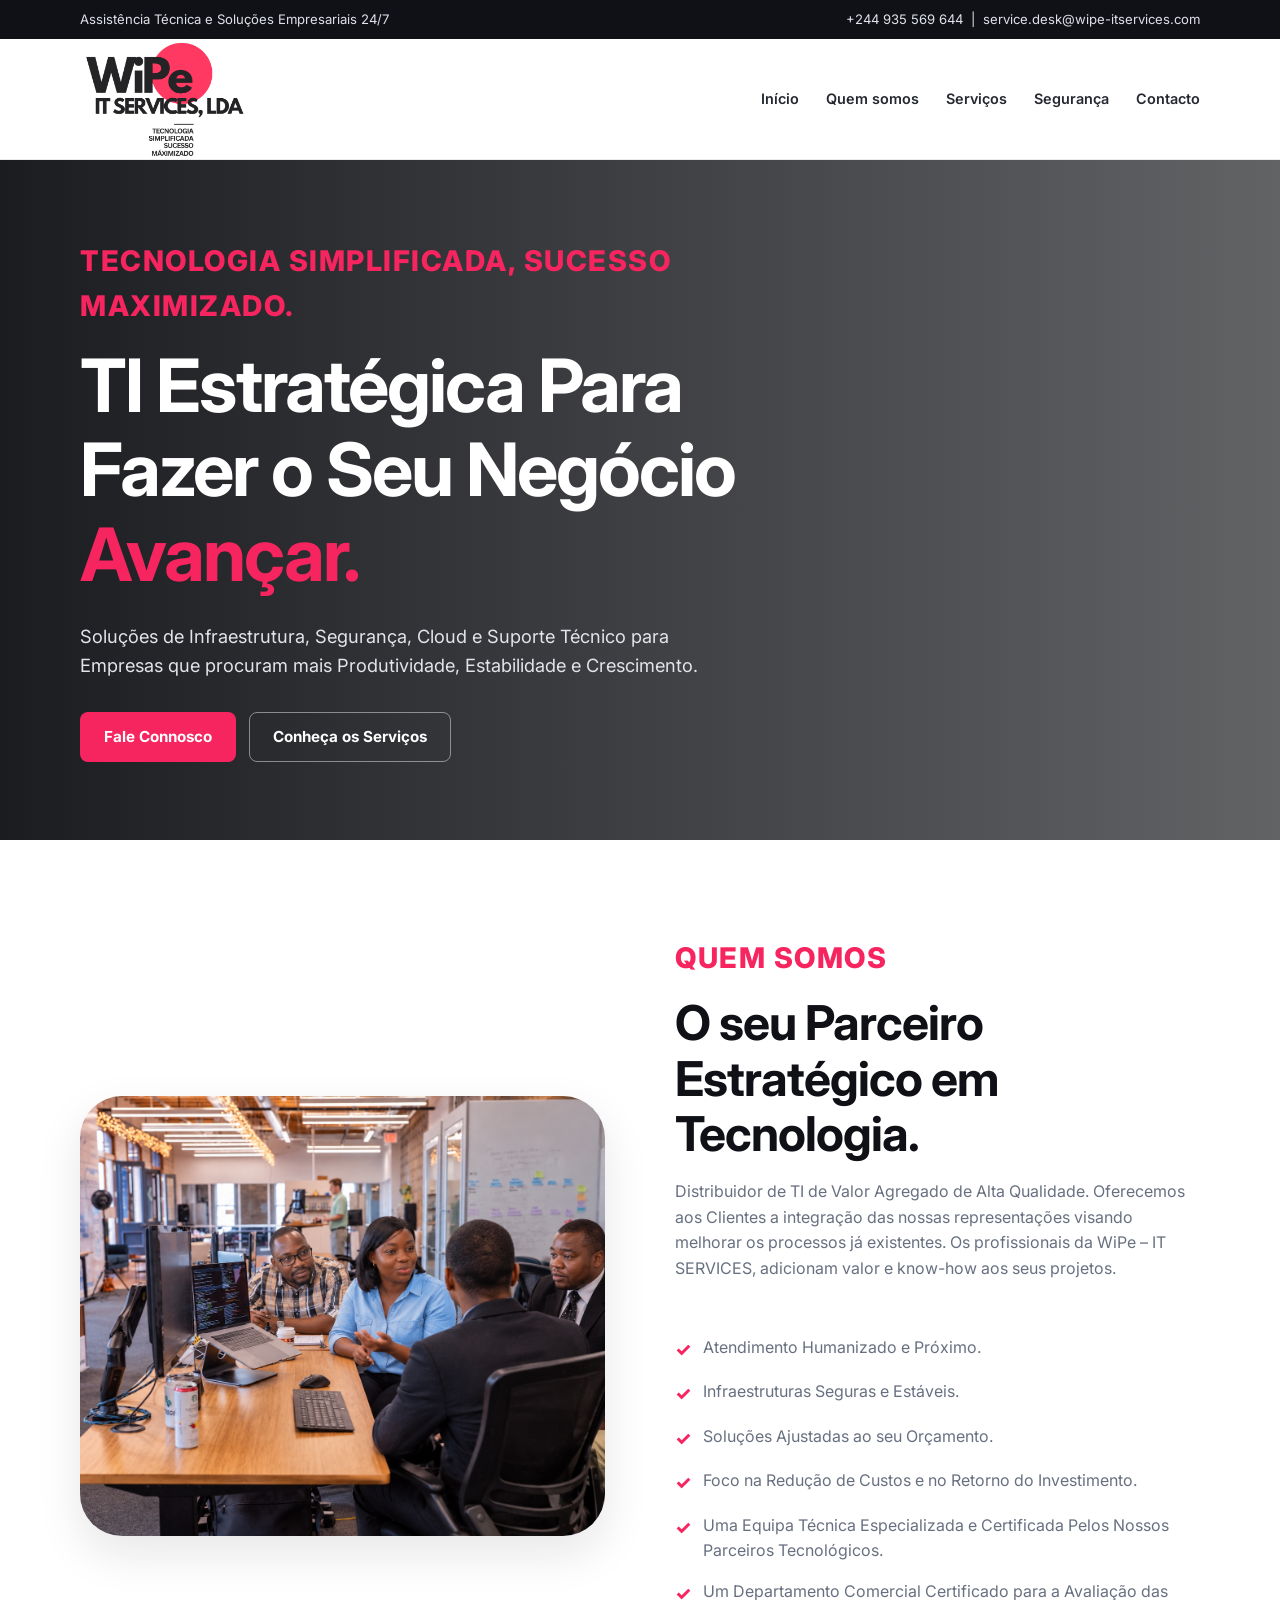
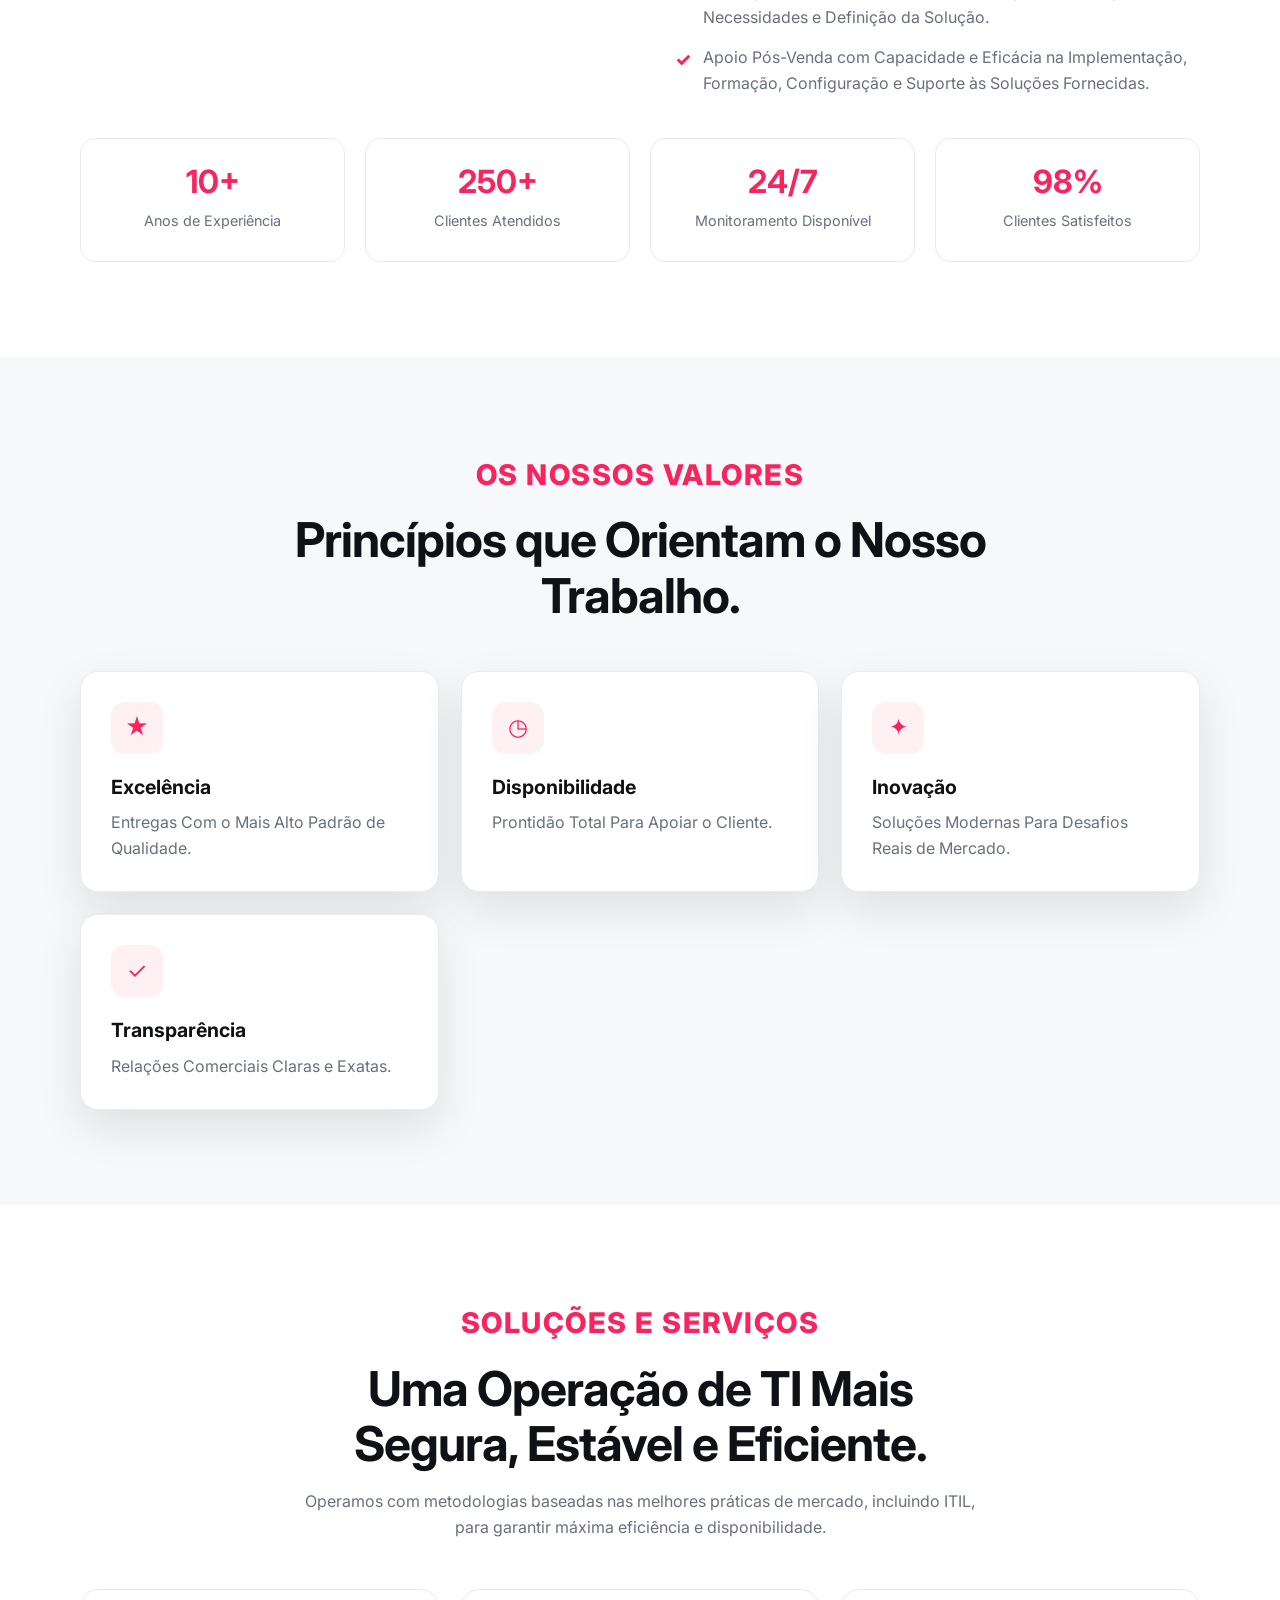
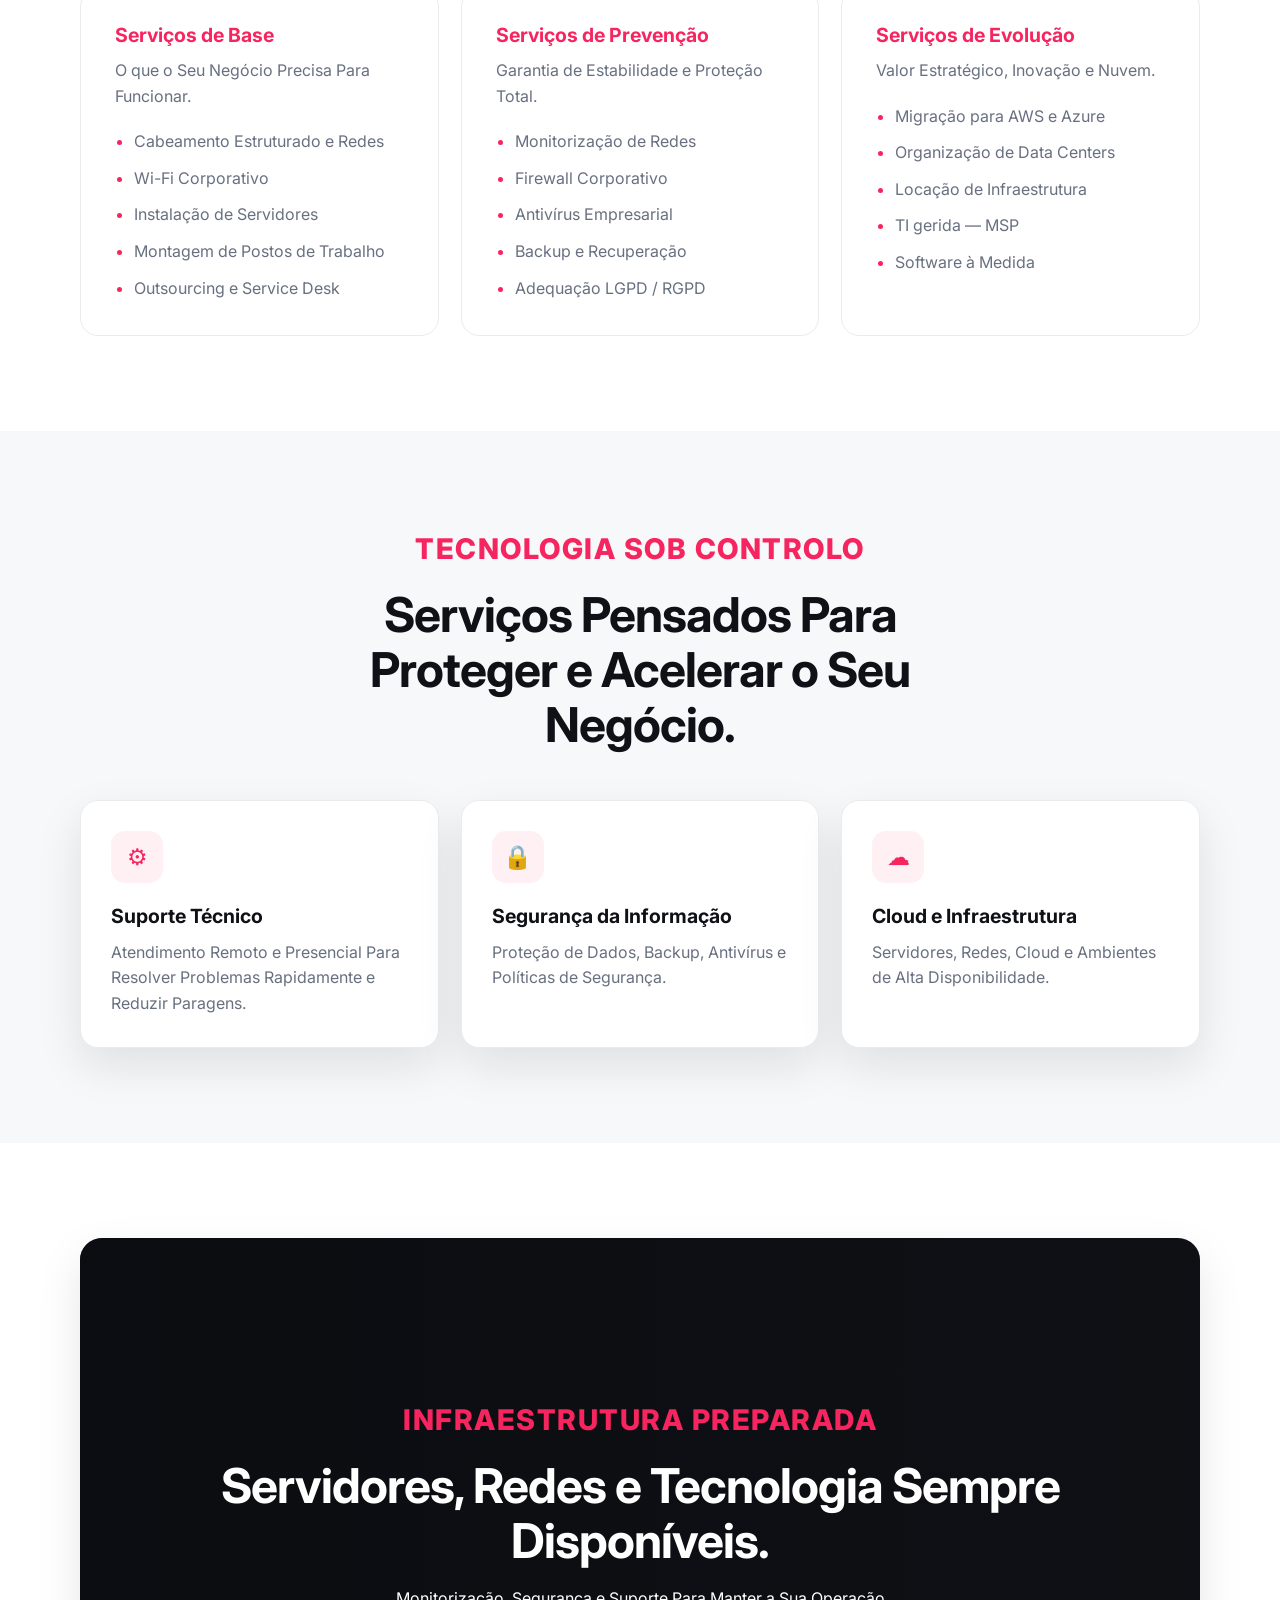
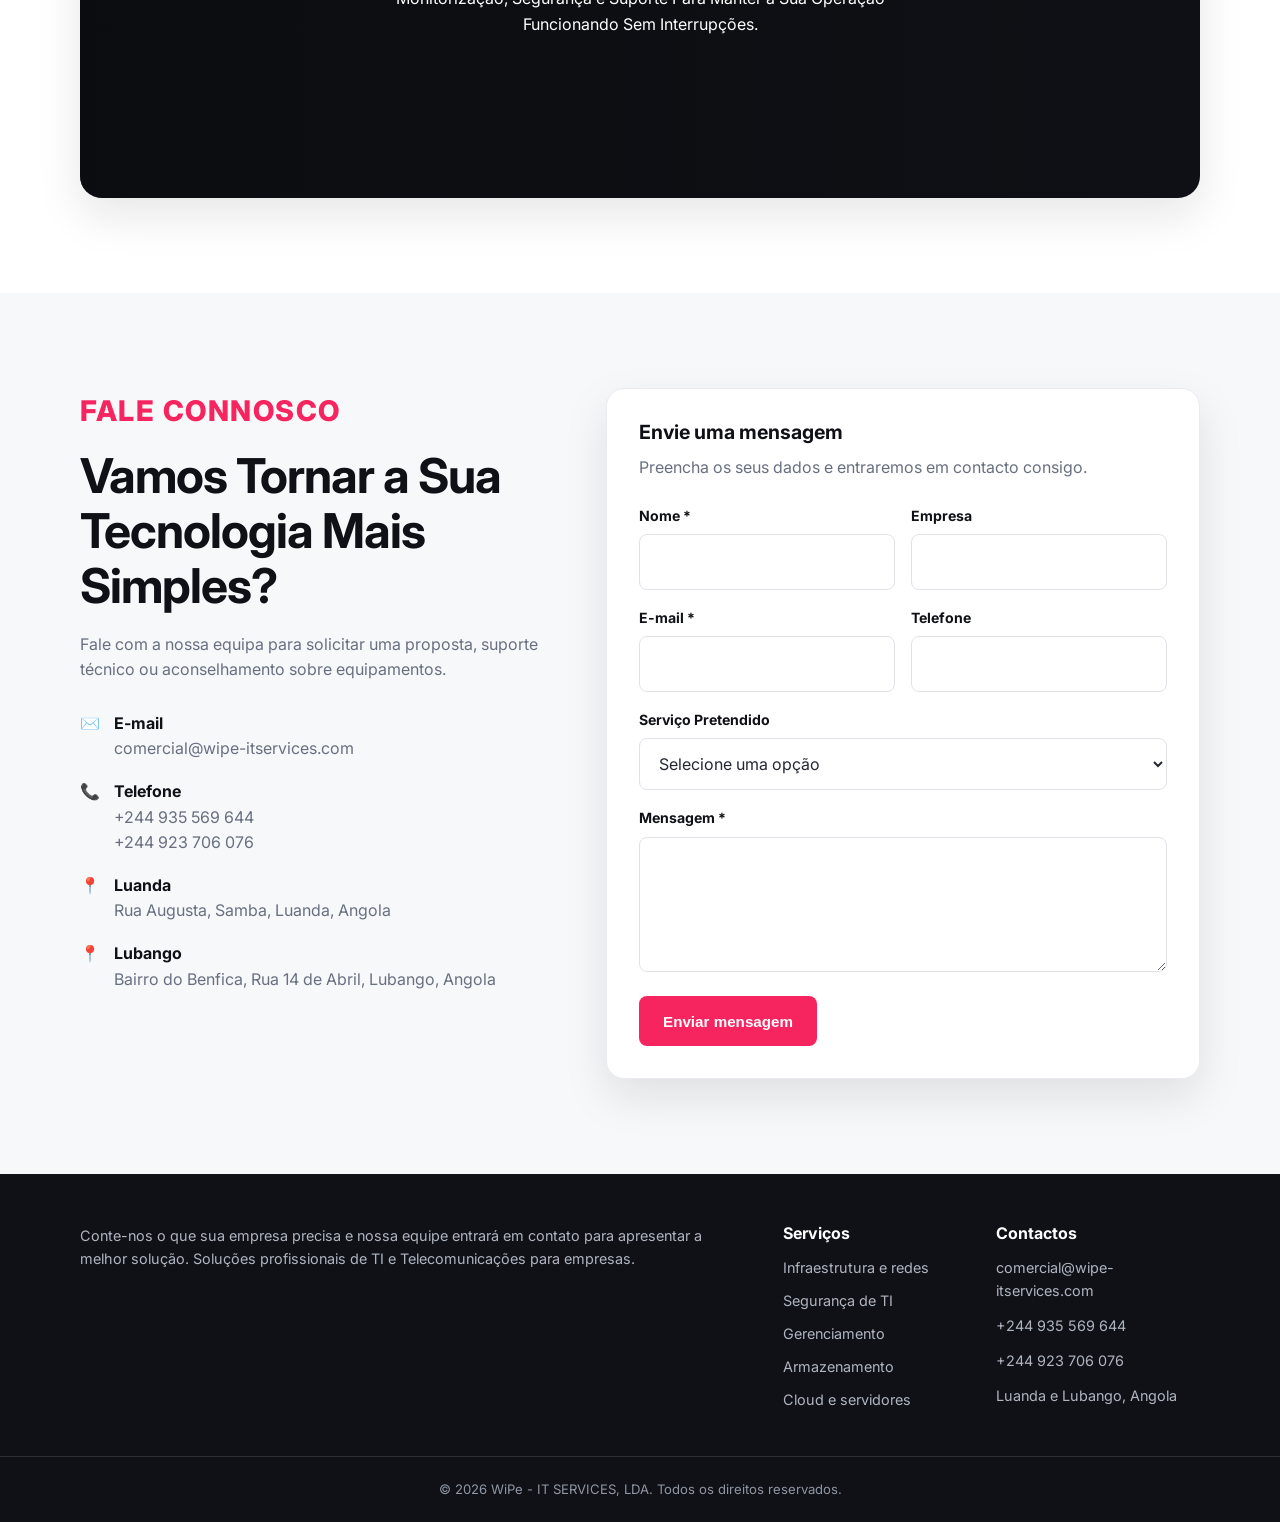
==== commit db2507de: "Update index.html" ====
--- a/index.html
+++ b/index.html
@@ -1046,7 +1046,35 @@
   </main>
 
   <footer>
-    
+    <div class="container footer-main">
+      <div>
+        <p>
+            Conte-nos o que sua empresa precisa e nossa equipe entrará em
+            contato para apresentar a melhor solução. Soluções profissionais de TI e Telecomunicações para empresas.
+        </p>
+      </div>
+
+      <div>
+        <h3>Serviços</h3>
+        <ul class="footer-links">
+          <li><a href="#servicos">Infraestrutura e redes</a></li>
+          <li><a href="#seguranca">Segurança de TI</a></li>
+          <li><a href="#seguranca">Gerenciamento</a></li>
+          <li><a href="#servicos">Armazenamento</a></li>
+          <li><a href="#servicos">Cloud e servidores</a></li>
+        </ul>
+      </div>
+
+      <div>
+        <h3>Contactos</h3>
+        <ul class="footer-contact">
+          <li><a href="mailto:comercial@wipe-itservices.com">comercial@wipe-itservices.com</a></li>
+          <li><a href="tel:+244935569644">+244 935 569 644</a></li>
+          <li><a href="tel:+244923706076">+244 923 706 076</a></li>
+          <li>Luanda e Lubango, Angola</li>
+        </ul>
+      </div>
+    </div>
     <div class="footer-bottom">
       <div class="container">
         © 2026 WiPe - IT SERVICES, LDA. Todos os direitos reservados.
